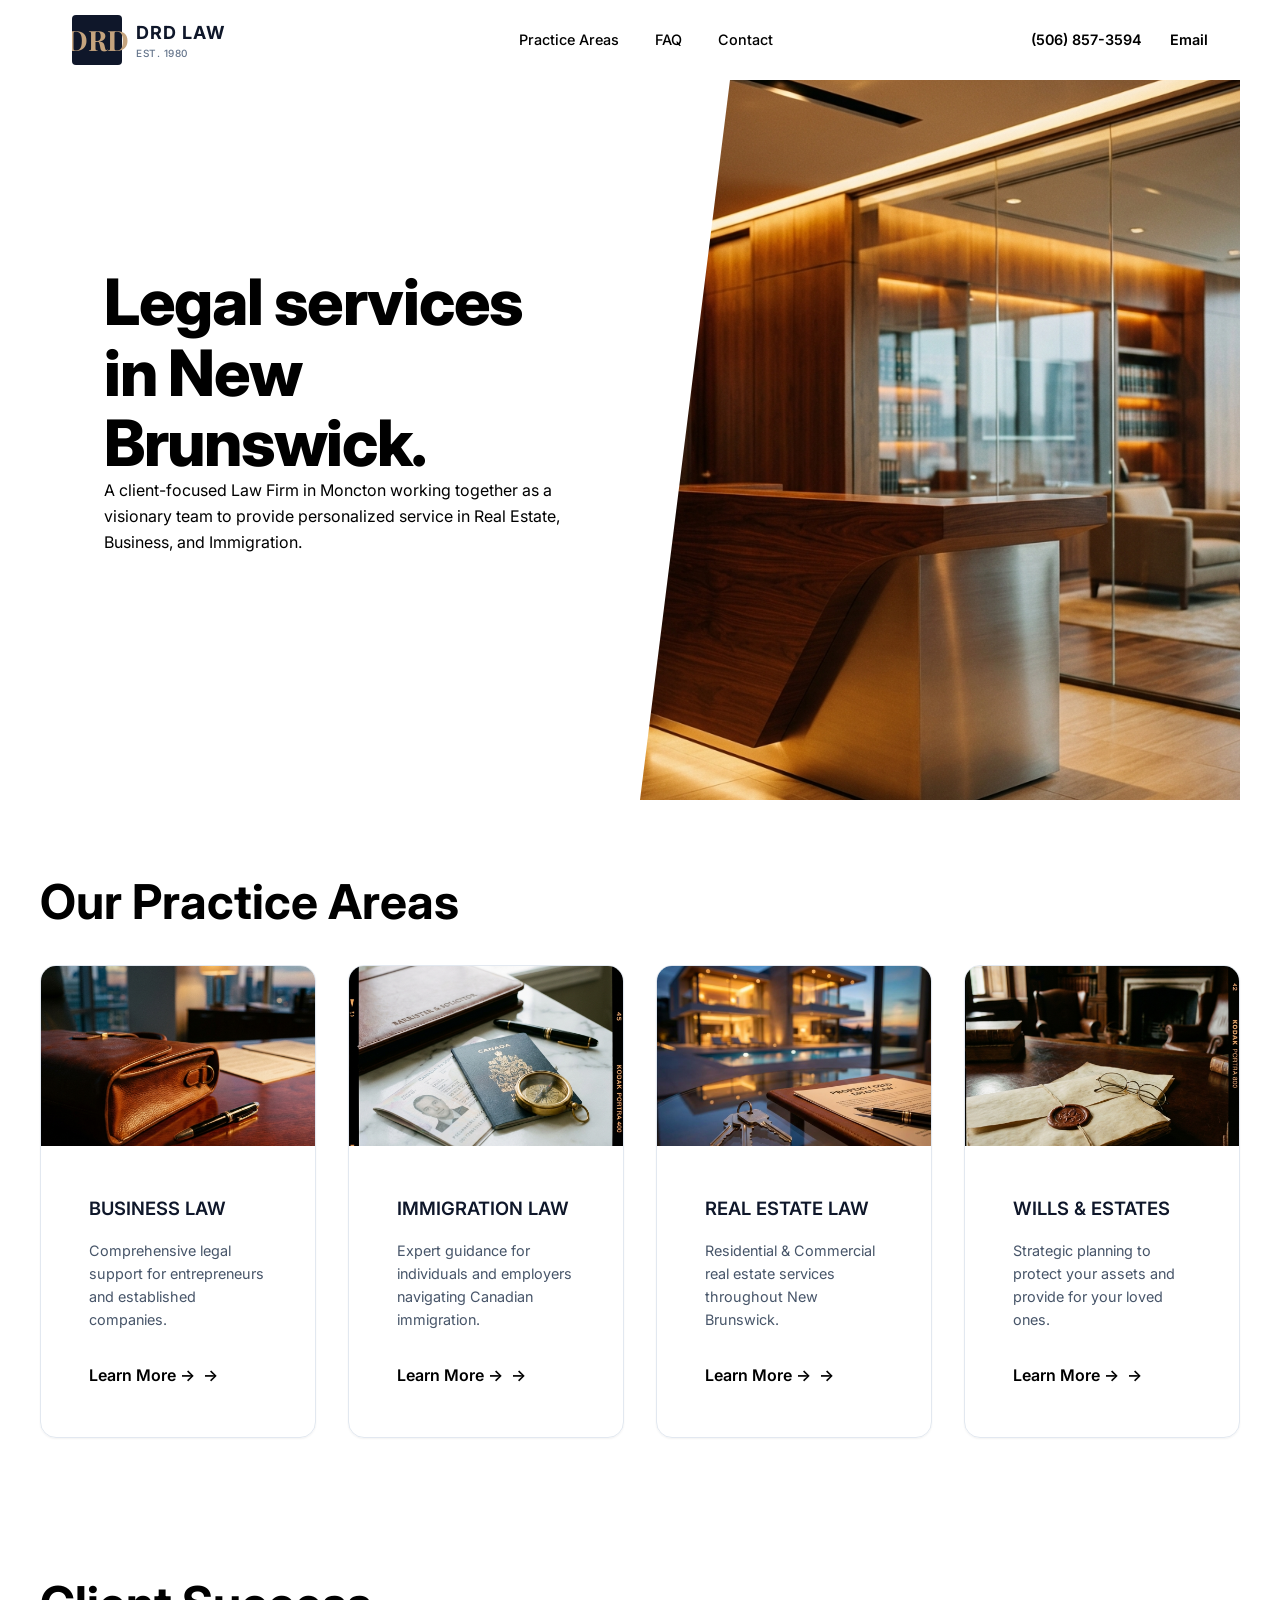
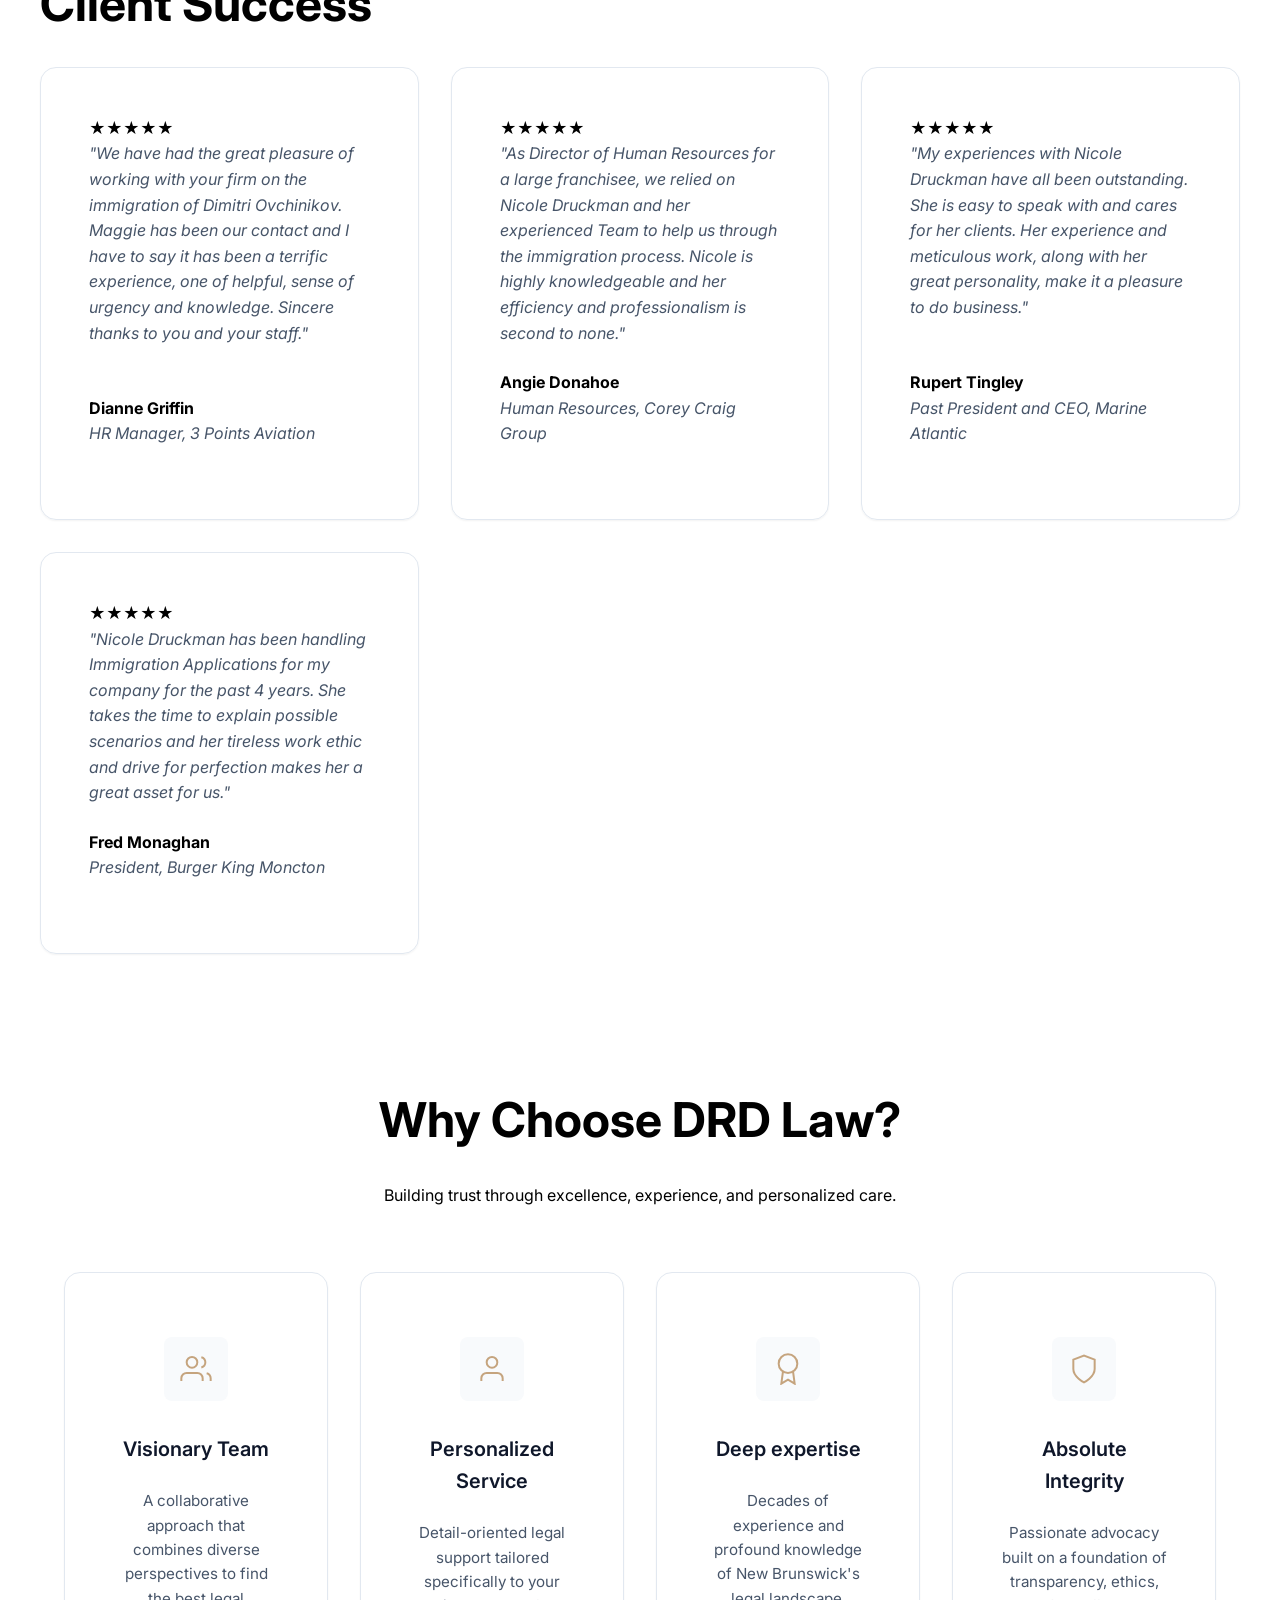
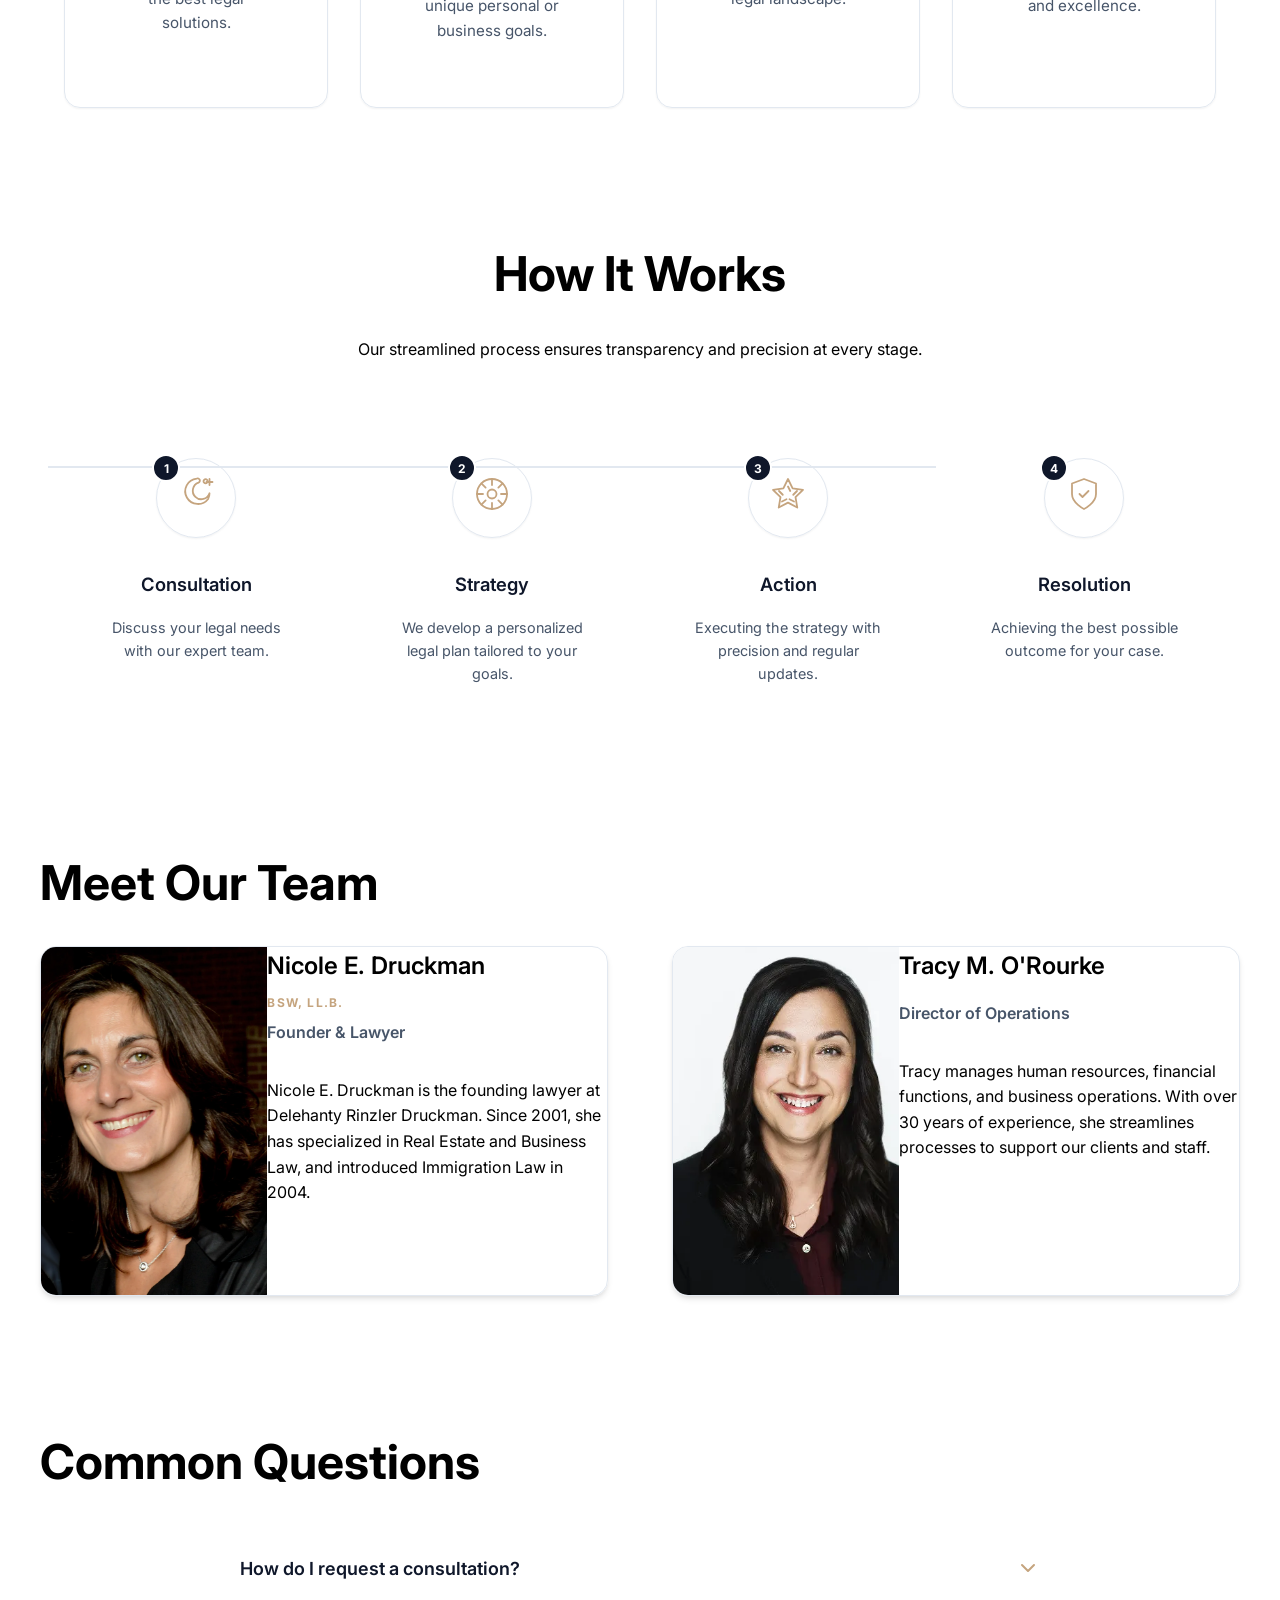
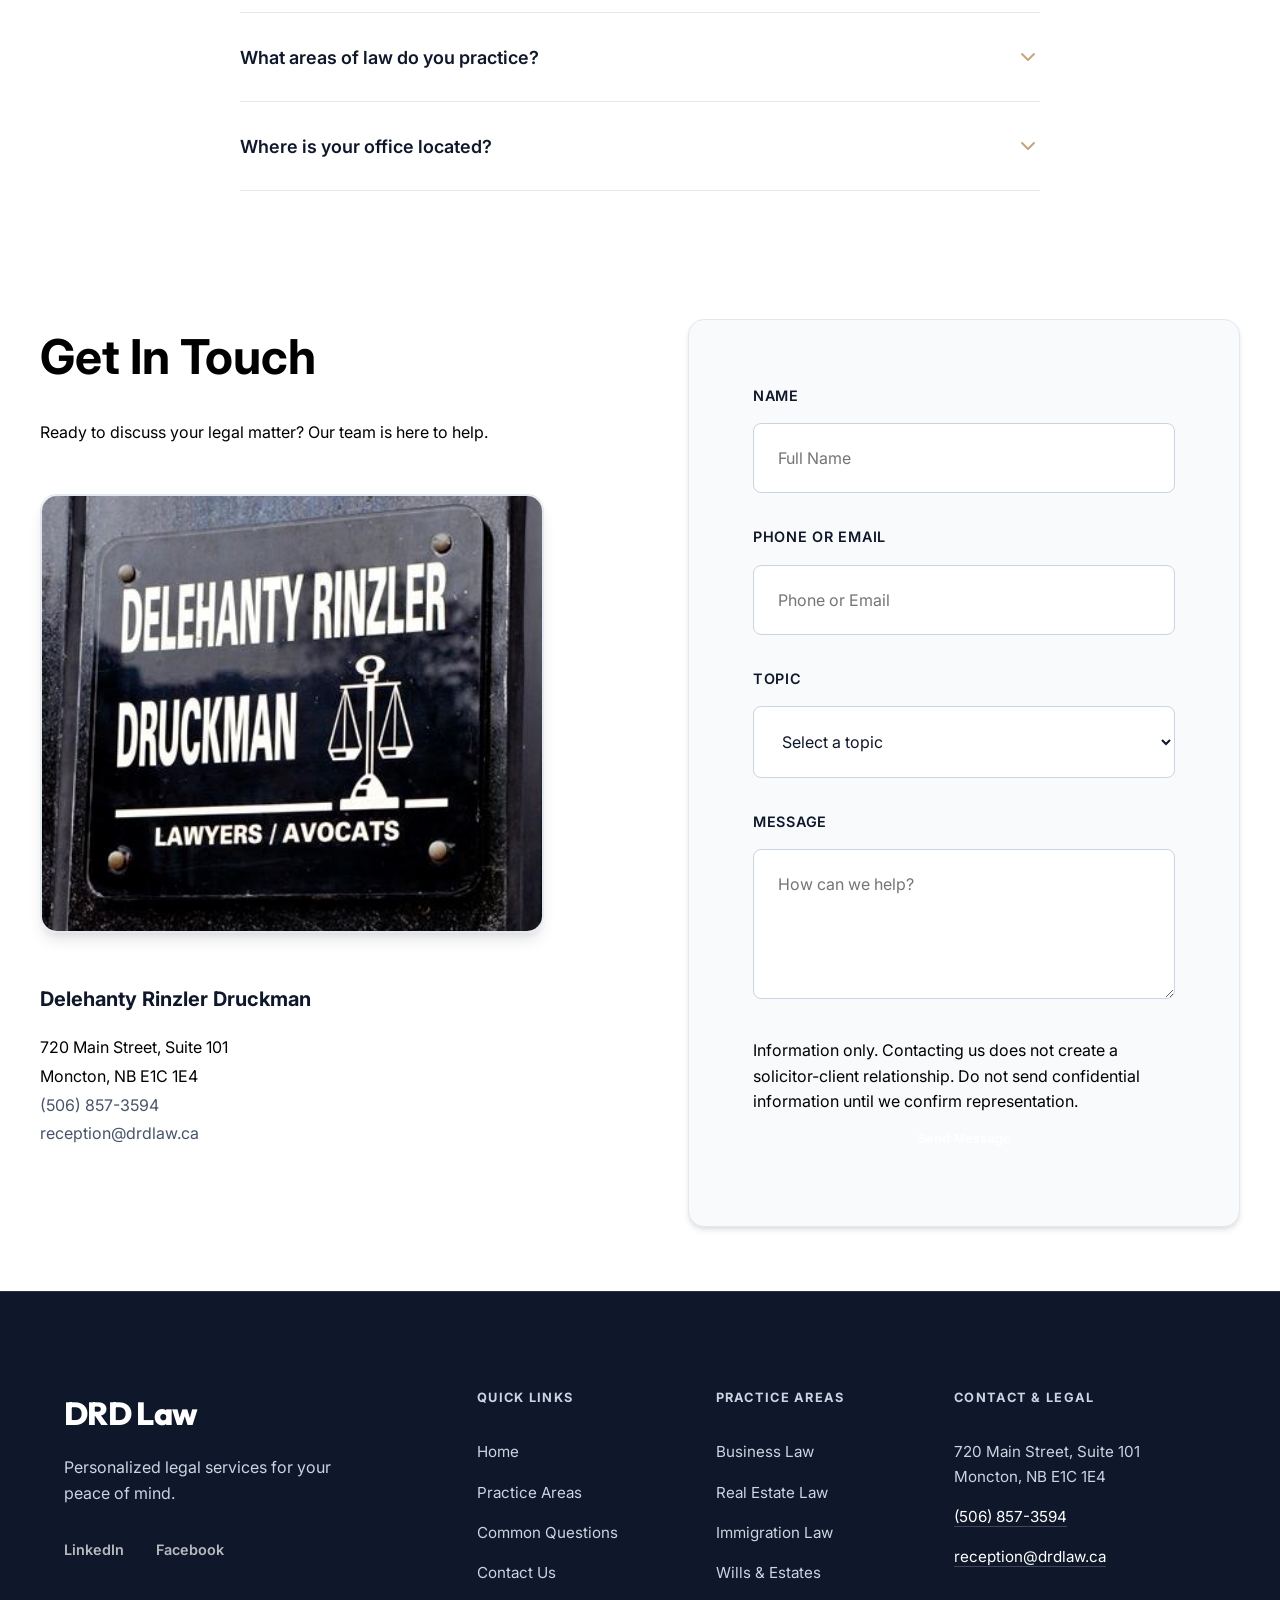
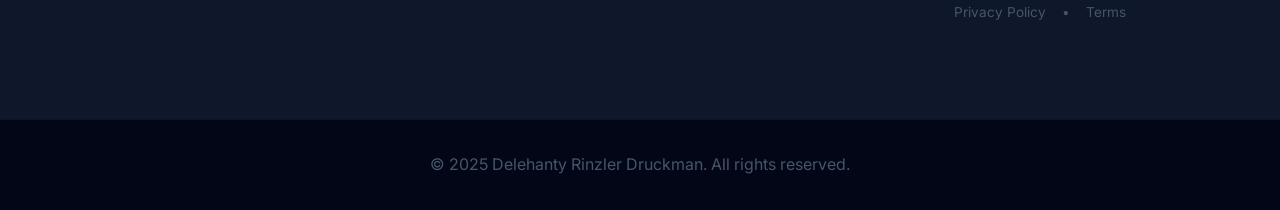
==== index.html @ 9cbe4560 "Replace text logo with custom premium SVG vector logo" ====
<!DOCTYPE html>
<html lang="en">

<head>
    <meta charset="UTF-8">
    <meta name="viewport" content="width=device-width, initial-scale=1.0">
    <title>DRD Law | Legal Services in New Brunswick</title>
    <meta name="description"
        content="Delehanty Rinzler Druckman (DRD Law) offers personalized legal services in Real Estate, Business, and Immigration in Moncton, New Brunswick.">
    <link rel="stylesheet" href="styles.css?v=1.4">
    <link rel="icon" href="favicon.png" type="image/png">
    <link
        href="https://fonts.googleapis.com/css2?family=Inter:wght@400;500;600;700&family=Outfit:wght@400;500;700&family=Playfair+Display:wght@700&display=swap"
        rel="stylesheet">
    <!-- Canonical & OG Tags -->
</head>

<body>
    <header id="main-header">
        <div class="container top-bar">
            <div class="logo">
                <a href="index.html" aria-label="DRD Law Homepage">
                    <svg width="180" height="50" viewBox="0 0 180 50" fill="none" xmlns="http://www.w3.org/2000/svg">
                        <!-- Monogram Background -->
                        <rect x="0" y="0" width="50" height="50" rx="4" fill="#0f172a" />
                        <!-- Monogram Text -->
                        <text x="25" y="36" font-family="'Playfair Display', serif" font-weight="700" font-size="28"
                            fill="#c5a47e" text-anchor="middle">DRD</text>
                        <!-- Full Name Text -->
                        <text x="64" y="24" font-family="'Inter', sans-serif" font-weight="700" font-size="18"
                            fill="#0f172a" letter-spacing="1">DRD LAW</text>
                        <text x="64" y="42" font-family="'Inter', sans-serif" font-weight="500" font-size="10"
                            fill="#64748b" letter-spacing="0.5">EST. 1980</text>
                    </svg>
                </a>
            </div>
            <nav class="desktop-nav">
                <a href="practice-areas.html">Practice Areas</a>
                <a href="faq.html">FAQ</a>
                <a href="contact.html" class="nav-cta">Contact</a>
            </nav>
            <div class="header-actions">
                <a href="tel:+15068573594" class="action-link">(506) 857-3594</a>
                <a href="mailto:reception@drdlaw.ca" class="action-link">Email</a>
            </div>
        </div>
    </header>

    <main>
        <section id="hero" class="hero-section">
            <div class="container hero-content">
                <h1>Legal services in New Brunswick.</h1>
                <p class="subheading">A client-focused Law Firm in Moncton providing personalized service in Real
                    Estate, Business, and Immigration.</p>
                <div class="hero-ctas">
                    <a href="#contact" class="btn-primary">Request a Consultation</a>
                </div>
            </div>
            <div class="hero-visual">
                <img src="images/drd_law_hero_bg.png" alt="Professional Law Office Interior" loading="eager">
            </div>
        </section>

        <section id="practice-areas" class="container section-padding">
            <div class="section-header">
                <h2>Our Practice Areas</h2>
            </div>
            <div class="practice-grid" id="practice-container">
                <!-- Injected via script.js -->
            </div>
        </section>

        <section id="reviews" class="container section-padding">
            <div class="section-header">
                <h2>Client Success</h2>
            </div>
            <div class="reviews-grid" id="reviews-container">
                <!-- Injected via script.js -->
            </div>
        </section>

        <section id="why-choose-us" class="bg-alt section-padding">
            <div class="container">
                <div class="section-header text-center">
                    <h2>Why Choose DRD Law?</h2>
                    <p>Building trust through excellence, experience, and personalized care.</p>
                </div>
                <div class="why-grid" id="why-grid">
                    <!-- Injected via script.js -->
                </div>
            </div>
        </section>

        <section id="process" class="section-padding">
            <div class="container">
                <div class="section-header text-center">
                    <h2>How It Works</h2>
                    <p>Our streamlined process ensures transparency and precision at every stage.</p>
                </div>
                <div class="process-grid" id="process-grid">
                    <!-- Injected via script.js -->
                </div>
            </div>
        </section>

        <section id="team" class="container section-padding">
            <div class="section-header">
                <h2>Meet Our Team</h2>
            </div>
            <div class="team-grid" id="team-container">
                <!-- Injected via script.js -->
            </div>
        </section>

        <section id="faq" class="container section-padding">
            <div class="section-header">
                <h2>Common Questions</h2>
            </div>
            <div class="faq-accordion" id="faq-container">
                <!-- Injected via script.js -->
            </div>
        </section>

        <section id="contact" class="container section-padding">
            <div class="contact-grid">
                <div class="contact-info">
                    <h2>Get In Touch</h2>
                    <p>Ready to discuss your legal matter? Our team is here to help.</p>
                    <div class="contact-visual mb-6">
                        <img src="images/office_sign.png" alt="Delehanty Rinzler Druckman Office Sign"
                            class="img-fluid">
                    </div>
                    <div class="vcard">
                        <p><strong>Delehanty Rinzler Druckman</strong></p>
                        <p>720 Main Street, Suite 101<br>Moncton, NB E1C 1E4</p>
                        <p><a href="tel:+15068573594">(506) 857-3594</a></p>
                        <p><a href="mailto:reception@drdlaw.ca">reception@drdlaw.ca</a></p>
                    </div>
                </div>
                <div class="contact-form-wrapper">
                    <form id="main-contact-form" action="#" method="POST" data-netlify="true"
                        netlify-honeypot="bot-field">
                        <p class="hidden"><label>Don't fill this out if you're human: <input name="bot-field" /></label>
                        </p>
                        <div class="form-group">
                            <label for="name">Name</label>
                            <input type="text" id="name" name="name" required placeholder="Full Name">
                        </div>
                        <div class="form-group">
                            <label for="contact-method">Phone or Email</label>
                            <input type="text" id="contact-method" name="contact" required placeholder="Phone or Email">
                        </div>
                        <div class="form-group">
                            <label for="topic">Topic</label>
                            <select id="topic" name="topic" required>
                                <option value="" disabled selected>Select a topic</option>
                                <option value="real-estate">Real Estate</option>
                                <option value="business">Business Law</option>
                                <option value="immigration">Immigration</option>
                                <option value="wills">Wills & Estates</option>
                                <option value="other">Other</option>
                            </select>
                        </div>
                        <div class="form-group">
                            <label for="message">Message</label>
                            <textarea id="message" name="message" required placeholder="How can we help?"></textarea>
                        </div>
                        <p class="form-disclaimer">Information only. Contacting us does not create a solicitor-client
                            relationship. Do not send confidential information until we confirm representation.</p>
                        <button type="submit" class="btn-primary full-width">Send Message</button>
                    </form>
                </div>
            </div>
        </section>
    </main>

    <footer class="main-footer">
        <div class="container footer-content">
            <div class="footer-col brand-col">
                <a href="index.html" class="footer-logo">DRD Law</a>
                <p class="tagline">Personalized legal services for your peace of mind.</p>
                <div class="footer-social">
                    <a href="#" aria-label="LinkedIn">LinkedIn</a>
                    <a href="#" aria-label="Facebook">Facebook</a>
                </div>
            </div>
            <div class="footer-col">
                <h4>Quick Links</h4>
                <nav class="footer-nav">
                    <a href="index.html">Home</a>
                    <a href="#practice-areas">Practice Areas</a>
                    <a href="#faq">Common Questions</a>
                    <a href="#contact">Contact Us</a>
                </nav>
            </div>
            <div class="footer-col">
                <h4>Practice Areas</h4>
                <nav class="footer-nav">
                    <a href="#practice-areas">Business Law</a>
                    <a href="#practice-areas">Real Estate Law</a>
                    <a href="#practice-areas">Immigration Law</a>
                    <a href="#practice-areas">Wills & Estates</a>
                </nav>
            </div>
            <div class="footer-col contact-col">
                <h4>Contact & Legal</h4>
                <p>720 Main Street, Suite 101<br>Moncton, NB E1C 1E4</p>
                <p><a href="tel:+15068573594">(506) 857-3594</a></p>
                <p><a href="mailto:reception@drdlaw.ca">reception@drdlaw.ca</a></p>
                <div class="legal-links">
                    <a href="#">Privacy Policy</a>
                    <span class="separator">•</span>
                    <a href="#">Terms</a>
                </div>
            </div>
        </div>
        <div class="footer-bottom">
            <div class="container">
                <p>&copy; 2025 Delehanty Rinzler Druckman. All rights reserved.</p>
            </div>
        </div>
    </footer>

    <!-- Mobile Navigation Elements -->
    <div id="bottom-floating-bar" class="mobile-only glass-bar">
        <!-- Injected via script.js -->
    </div>

    <div id="mobile-menu-overlay" class="menu-overlay">
        <!-- Injected via script.js -->
    </div>

    <script src="script.js"></script>
</body>

</html>
---- styles.css ----
/* PREMIUM DESIGN SYSTEM: DRD LAW */

:root {
    /* Precise Spacing System */
    --space-1: 8px;
    --space-2: 16px;
    --space-3: 24px;
    --space-4: 32px;
    --space-6: 48px;
    --space-8: 64px;
    --space-12: 96px;

    /* Elite Color Palette */
    --primary: #0f172a;
    --secondary: #c5a47e;
    --white: #ffffff;
    --slate-50: #f8fafc;
    --slate-100: #f1f5f9;
    --slate-200: #e2e8f0;
    --slate-300: #cbd5e1;
    --slate-600: #475569;
    --slate-900: #0f172a;

    /* Glassmorphism Tokens */
    --glass-bg: rgba(255, 255, 255, 0.7);
    --glass-border: rgba(255, 255, 255, 0.4);
    --glass-blur: 20px;

    /* Refined Radius & Shadow */
    --radius-sm: 4px;
    --radius-md: 8px;
    --radius-lg: 16px;
    --radius-full: 9999px;
    --shadow-sm: 0 1px 2px rgba(0, 0, 0, 0.05);
    --shadow-md: 0 4px 6px -1px rgba(0, 0, 0, 0.1), 0 2px 4px -1px rgba(0, 0, 0, 0.06);
    --shadow-lg: 0 10px 15px -3px rgba(0, 0, 0, 0.1), 0 4px 6px -2px rgba(0, 0, 0, 0.05);
    --shadow-elite: 0 20px 25px -5px rgba(0, 0, 0, 0.1), 0 10px 10px -5px rgba(0, 0, 0, 0.04);

    --transition: all 0.3s cubic-bezier(0.4, 0, 0.2, 1);
}

@media (prefers-color-scheme: dark) {
    :root {
        --bg-primary: #020617;
        --bg-secondary: #0f172a;
        --text-primary: #f8fafc;
        --text-secondary: #94a3b8;
        --glass-bg: rgba(15, 23, 42, 0.7);
        --glass-border: rgba(255, 255, 255, 0.1);
        --shadow: 0 8px 30px rgba(0, 0, 0, 0.4);
    }
}

/* Base Reset */
*,
*::before,
*::after {
    box-sizing: border-box;
    margin: 0;
    padding: 0;
}

html {
    scroll-behavior: smooth;
    font-family: 'Inter', -apple-system, BlinkMacSystemFont, "Segoe UI", Roboto, sans-serif;
    color: var(--text-primary);
    background: var(--bg-primary);
    line-height: 1.6;
}

body {
    overflow-x: hidden;
}

@media (max-width: 768px) {
    body {
        padding-bottom: 100px;
        /* Space for the floating bottom bar */
    }
}

/* Fluid Typography */
h1 {
    font-size: clamp(2.5rem, 5vw, 4rem);
    line-height: 1.1;
    font-weight: 800;
    letter-spacing: -0.02em;
}

h2 {
    font-size: clamp(2rem, 4vw, 3rem);
    font-weight: 700;
    margin-bottom: var(--space-3);
}

h3 {
    font-size: clamp(1.25rem, 2vw, 1.75rem);
    font-weight: 600;
}

p {
    font-size: clamp(1rem, 1.1vw, 1.125rem);
}

.container {
    max-width: 1200px;
    margin: 0 auto;
    padding: 0 var(--space-3);
}

.section-padding {
    padding: var(--space-8) 0;
}

.bg-alt {
    background: var(--bg-secondary);
}

/* Buttons & Links */
.btn-primary {
    display: inline-block;
    background: var(--accent);
    color: #fff;
    padding: 16px 32px;
    border-radius: 4px;
    text-decoration: none;
    font-weight: 600;
    transition: var(--transition);
    border: none;
    cursor: pointer;
    text-align: center;
}

.btn-primary:hover {
    background: var(--accent-hover);
    transform: translateY(-2px);
}

.link-arrow {
    color: var(--accent);
    text-decoration: none;
    font-weight: 600;
    display: inline-flex;
    align-items: center;
    gap: 8px;
}

.link-arrow::after {
    content: '→';
    transition: var(--transition);
}

.link-arrow:hover::after {
    transform: translateX(4px);
}

/* Header */
#main-header {
    position: sticky;
    top: 0;
    z-index: 1000;
    background: var(--glass-bg);
    backdrop-filter: blur(var(--glass-blur));
    border-bottom: 1px solid var(--glass-border);
    height: 80px;
}

.top-bar {
    max-width: 1200px;
    margin: 0 auto;
    padding: 0 var(--space-4);
    display: flex;
    justify-content: space-between;
    align-items: center;
    height: 100%;
}

.logo a {
    text-decoration: none;
    display: flex;
    align-items: center;
}

.logo span {
    font-family: 'Outfit', sans-serif;
    font-weight: 700;
    font-size: 1.8rem;
    letter-spacing: 0.05em;
    color: var(--primary);
    text-transform: uppercase;
    line-height: 1;
}

.action-link {
    text-decoration: none;
    color: var(--text-primary);
    font-weight: 600;
    font-size: 0.9rem;
    margin-left: var(--space-3);
    border-bottom: 1px solid transparent;
    transition: var(--transition);
}

.action-link:hover {
    color: var(--accent);
    border-color: var(--accent);
}

.desktop-nav a {
    margin-left: var(--space-4);
    text-decoration: none;
    color: var(--text-primary);
    font-weight: 500;
    font-size: 0.9rem;
}

/* Cinematic Hero Redesign */
/* Cinematic Hero Redesign */
.hero-section {
    display: grid;
    grid-template-columns: 1fr 1fr;
    height: 80vh;
    min-height: 300px;
    padding: 0 max(var(--space-3), calc((100% - 1200px) / 2));
    max-width: 100%;
    overflow: hidden;
    position: relative;
}

.hero-content {
    padding: var(--space-8);
    display: flex;
    flex-direction: column;
    justify-content: center;
    background: var(--bg-primary);
    z-index: 2;
}

.hero-visual {
    position: relative;
    overflow: hidden;
    clip-path: polygon(15% 0, 100% 0, 100% 100%, 0 100%);
    height: 100%;
}

.hero-visual img {
    width: 100%;
    height: 100%;
    object-fit: cover;
    object-position: center;
    transform: scale(1.1);
    /* Subtle zoom for depth */
}

@media (max-width: 1024px) {
    .hero-section {
        position: relative;
        height: 600px;
        /* Taller on mobile for impact */
        display: block;
    }

    .hero-visual {
        position: absolute;
        top: 0;
        left: 0;
        width: 100%;
        height: 100%;
        z-index: 1;
    }

    .hero-content {
        position: relative;
        z-index: 2;
        height: 100%;
        justify-content: flex-end;
        /* Text at bottom */
        padding: var(--space-8) var(--space-4);
        text-align: left;
        background: linear-gradient(to top, rgba(0, 0, 0, 0.8) 0%, rgba(0, 0, 0, 0.4) 60%, rgba(0, 0, 0, 0) 100%);
        color: var(--white);
    }

    .hero-content h1 {
        font-size: 2.5rem;
        margin-bottom: var(--space-3);
        color: var(--white);
    }

    .hero-content p {
        color: rgba(255, 255, 255, 0.9);
        margin-bottom: var(--space-6);
    }

    /* Ensure CTA is visible and high contrast */
    .hero-ctas {
        display: block;
    }

    .hero-ctas .btn-primary {
        background-color: var(--white);
        color: var(--primary);
        font-weight: 700;
        border: none;
        box-shadow: 0 4px 12px rgba(0, 0, 0, 0.3);
    }
}

/* Scroll Fade Interaction */
#main-header,
.glass-bar {
    transition: opacity 0.4s ease, transform 0.4s ease;
}

.fade-out {
    opacity: 0;
    pointer-events: none;
    transform: translateY(-10px);
    /* Subtle lift */
}

/* Bottom bar specific fade transform */
.glass-bar.fade-out {
    transform: translateY(10px);
}

/* Cards */
.practice-grid {
    display: grid;
    grid-template-columns: repeat(4, 1fr);
    gap: var(--space-4);
}

.reviews-grid {
    display: grid;
    grid-template-columns: repeat(auto-fit, minmax(300px, 1fr));
    gap: var(--space-4);
}

.practice-card {
    background: var(--bg-primary);
    border-radius: var(--radius-lg);
    border: 1px solid var(--slate-200);
    transition: var(--transition);
    box-shadow: var(--shadow-sm);
    overflow: hidden;
    display: flex;
    flex-direction: column;
}

.practice-card-image {
    width: 100%;
    height: 180px;
    overflow: hidden;
}

.practice-card-image img {
    width: 100%;
    height: 100%;
    object-fit: cover;
    transition: transform 0.5s ease;
}

.practice-card:hover .practice-card-image img {
    transform: scale(1.1);
}

.practice-card-content {
    padding: var(--space-6);
    flex-grow: 1;
    display: flex;
    flex-direction: column;
}

.review-card {
    background: var(--bg-primary);
    padding: var(--space-6);
    border-radius: var(--radius-lg);
    border: 1px solid var(--slate-200);
    transition: var(--transition);
    box-shadow: var(--shadow-sm);
    display: flex;
    flex-direction: column;
}

.practice-card:hover,
.review-card:hover {
    box-shadow: var(--shadow-lg);
    transform: translateY(-4px);
    border-color: var(--secondary);
}

.review-card p {
    font-style: italic;
    color: var(--slate-600);
    margin-bottom: var(--space-3);
    flex-grow: 1;
}

.practice-card h3 {
    font-size: 1.15rem;
    margin-bottom: var(--space-2);
    color: var(--primary);
}

.practice-card p {
    font-size: 0.9rem;
    color: var(--slate-600);
    margin-bottom: var(--space-4);
}

/* Process Section Overhaul */
.process-grid {
    display: grid;
    grid-template-columns: repeat(4, 1fr);
    gap: var(--space-4);
    margin-top: var(--space-8);
    position: relative;
}

.process-step {
    text-align: center;
    position: relative;
    padding: var(--space-4);
}

.step-icon-wrapper {
    position: relative;
    width: 80px;
    height: 80px;
    margin: 0 auto var(--space-4);
    background: var(--bg-primary);
    border: 1px solid var(--slate-200);
    border-radius: var(--radius-full);
    display: flex;
    align-items: center;
    justify-content: center;
    color: var(--secondary);
    transition: var(--transition);
    z-index: 2;
    box-shadow: var(--shadow-sm);
}

.step-num {
    position: absolute;
    top: -5px;
    left: -5px;
    width: 28px;
    height: 28px;
    background: var(--primary);
    color: var(--white);
    border-radius: var(--radius-full);
    font-size: 0.75rem;
    font-weight: 700;
    display: flex;
    align-items: center;
    justify-content: center;
    border: 2px solid var(--white);
}

.process-step:not(:last-child)::after {
    content: "";
    position: absolute;
    top: 40px;
    left: 50%;
    transform: translateX(-50%);
    /* Center the line */
    width: calc(100% + var(--space-4));
    /* Extend to cover gap */
    height: 2px;
    background: var(--slate-200);
    z-index: 1;
}

.process-step:hover .step-icon-wrapper {
    transform: scale(1.1);
    border-color: var(--secondary);
    box-shadow: var(--shadow-md);
    background: var(--slate-50);
}

.process-step h3 {
    font-size: 1.15rem;
    margin-bottom: var(--space-2);
    color: var(--primary);
}

.process-step p {
    font-size: 0.9rem;
    color: var(--slate-600);
    line-height: 1.6;
}

@media (max-width: 768px) {
    .process-grid {
        grid-template-columns: 1fr;
    }

    .process-step:not(:last-child)::after {
        content: none;
        /* Remove horizontal line on mobile */
    }
}

/* Why Choose Us Redesign */
.why-grid {
    display: grid;
    grid-template-columns: repeat(4, 1fr);
    gap: var(--space-4);
    margin-top: var(--space-8);
}

.why-card {
    background: var(--bg-primary);
    padding: var(--space-8) var(--space-6);
    border-radius: var(--radius-lg);
    border: 1px solid var(--slate-200);
    transition: var(--transition);
    text-align: center;
    box-shadow: var(--shadow-sm);
    display: flex;
    flex-direction: column;
    align-items: center;
}

.why-card:hover {
    transform: translateY(-8px);
    box-shadow: var(--shadow-elite);
    border-color: var(--secondary);
}

.why-icon {
    color: var(--secondary);
    margin-bottom: var(--space-4);
    background: var(--slate-50);
    width: 64px;
    height: 64px;
    display: flex;
    align-items: center;
    justify-content: center;
    border-radius: var(--radius-md);
    transition: var(--transition);
}

.why-card:hover .why-icon {
    background: var(--secondary);
    color: var(--white);
}

.why-card h3 {
    font-size: 1.25rem;
    margin-bottom: var(--space-3);
    color: var(--primary);
}

.why-card p {
    font-size: 0.95rem;
    color: var(--slate-600);
    line-height: 1.6;
}

/* TEAM SECTION */
/* PREMIUM TEAM GRID */
.team-grid {
    display: grid;
    grid-template-columns: repeat(auto-fit, minmax(400px, 1fr));
    gap: var(--space-8);
}

.team-card {
    display: flex;
    background: var(--bg-primary);
    border: 1px solid var(--slate-200);
    border-radius: var(--radius-lg);
    overflow: hidden;
    transition: var(--transition);
    box-shadow: var(--shadow-md);
}

.team-image {
    flex: 4;
    height: 100%;
}

.team-image img {
    width: 100%;
    height: 100%;
    object-fit: cover;
}

.team-info {
    flex: 6;
    padding: var(--space-5);
    display: flex;
    flex-direction: column;
    justify-content: flex-start;
}

.team-credentials {
    color: var(--secondary);
    font-weight: 700;
    text-transform: uppercase;
    font-size: 0.75rem;
    letter-spacing: 0.1em;
    margin-bottom: var(--space-1);
}

.team-card h3 {
    font-size: 1.5rem;
    margin-bottom: var(--space-1);
}

.team-title {
    color: var(--slate-600);
    font-weight: 600;
    margin-bottom: var(--space-4);
}

@media (max-width: 600px) {
    .team-card {
        flex-direction: column;
    }

    .team-image {
        height: 280px;
        flex: auto;
    }

    .team-info {
        padding: var(--space-4);
        flex: auto;
    }
}

/* PREMIUM FAQ ACCORDION */
.faq-accordion {
    max-width: 800px;
    margin: 0 auto;
}

.faq-item {
    border-bottom: 1px solid var(--slate-200);
    transition: var(--transition);
}

.faq-item:hover {
    border-color: var(--secondary);
}

.faq-question {
    width: 100%;
    padding: var(--space-4) 0;
    background: none;
    border: none;
    text-align: left;
    font-size: 1.125rem;
    font-weight: 600;
    cursor: pointer;
    display: flex;
    justify-content: space-between;
    align-items: center;
    color: var(--primary);
    transition: var(--transition);
    font-family: inherit;
}

.faq-question:hover {
    color: var(--secondary);
}

.faq-answer {
    max-height: 0;
    overflow: hidden;
    transition: max-height 0.4s cubic-bezier(0.4, 0, 0.2, 1);
    color: var(--slate-600);
    padding: 0;
    opacity: 0;
}

.faq-item.active .faq-answer {
    max-height: 300px;
    /* Approximate max height */
    padding-bottom: var(--space-4);
    opacity: 1;
}

.faq-icon {
    width: 24px;
    height: 24px;
    transition: transform 0.3s ease;
    color: var(--secondary);
}

.faq-item.active .faq-icon {
    transform: rotate(180deg);
}

/* PREMIUM CONTACT SECTION */
.contact-grid {
    display: grid;
    grid-template-columns: 1fr 1fr;
    gap: var(--space-12);
    align-items: start;
}

.contact-info {
    position: relative;
    padding-right: var(--space-6);
}

.contact-visual {
    margin: var(--space-6) 0;
    border-radius: var(--radius-lg);
    overflow: hidden;
    box-shadow: var(--shadow-lg);
    border: 1px solid var(--slate-200);
}

.contact-visual img {
    width: 100%;
    height: auto;
    display: block;
    transition: transform 0.5s ease;
}

.contact-visual:hover img {
    transform: scale(1.03);
}

.vcard {
    font-size: 1.1rem;
    line-height: 1.8;
}

.vcard strong {
    font-weight: 700;
    color: var(--primary);
    display: block;
    margin-bottom: var(--space-2);
    font-size: 1.25rem;
}

.vcard a {
    color: var(--slate-600);
    text-decoration: none;
    transition: var(--transition);
    border-bottom: 1px solid transparent;
}

.vcard a:hover {
    color: var(--secondary);
    border-color: var(--secondary);
}

.contact-form-wrapper {
    background: var(--slate-50);
    padding: var(--space-8);
    border-radius: var(--radius-lg);
    border: 1px solid var(--slate-200);
    box-shadow: var(--shadow-md);
}

.form-group {
    margin-bottom: var(--space-4);
}

.form-group label {
    display: block;
    margin-bottom: var(--space-2);
    font-weight: 600;
    color: var(--primary);
    font-size: 0.9rem;
    text-transform: uppercase;
    letter-spacing: 0.05em;
}

.form-group input,
.form-group select,
.form-group textarea {
    width: 100%;
    padding: var(--space-3);
    background: var(--white);
    border: 1px solid var(--slate-300);
    border-radius: var(--radius-md);
    font-family: inherit;
    font-size: 1rem;
    color: var(--primary);
    transition: var(--transition);
}

.form-group input:focus,
.form-group select:focus,
.form-group textarea:focus {
    outline: none;
    border-color: var(--secondary);
    box-shadow: 0 0 0 3px rgba(197, 164, 126, 0.1);
}

.form-group textarea {
    min-height: 150px;
    resize: vertical;
}

.btn-primary.btn-block {
    width: 100%;
    margin-top: var(--space-2);
}

/* MOBILE MENU OVERLAY */
.menu-overlay {
    position: fixed;
    top: 0;
    left: 0;
    width: 100%;
    height: 100%;
    background: var(--slate-900);
    z-index: 3000;
    transform: translateX(100%);
    transition: transform 0.5s cubic-bezier(0.77, 0.2, 0.05, 1.0);
    display: flex;
    flex-direction: column;
    padding: var(--space-8);
}

.menu-overlay.active {
    transform: translateX(0);
}

.mobile-nav a {
    font-size: clamp(2rem, 8vw, 3.5rem);
    font-weight: 800;
    text-decoration: none;
    color: var(--white);
    margin-bottom: var(--space-4);
}

#menu-close {
    color: var(--white);
}



/* PREMIUM CONTACT SECTION */
.contact-grid {
    display: grid;
    grid-template-columns: 1fr 1fr;
    gap: var(--space-12);
    align-items: start;
}

.contact-info {
    position: relative;
    padding-right: var(--space-6);
}

.contact-visual {
    margin: var(--space-6) 0;
    border-radius: var(--radius-lg);
    overflow: hidden;
    box-shadow: var(--shadow-lg);
    border: 1px solid var(--slate-200);
}

.contact-visual img {
    width: 100%;
    height: auto;
    display: block;
    transition: transform 0.5s ease;
}

.contact-visual:hover img {
    transform: scale(1.03);
}

.vcard {
    font-size: 1.1rem;
    line-height: 1.8;
}

.vcard strong {
    font-weight: 700;
    color: var(--primary);
    display: block;
    margin-bottom: var(--space-2);
    font-size: 1.25rem;
}

.vcard a {
    color: var(--slate-600);
    text-decoration: none;
    transition: var(--transition);
    border-bottom: 1px solid transparent;
}

.vcard a:hover {
    color: var(--secondary);
    border-color: var(--secondary);
}

.contact-form-wrapper {
    background: var(--slate-50);
    padding: var(--space-8);
    border-radius: var(--radius-lg);
    border: 1px solid var(--slate-200);
    box-shadow: var(--shadow-md);
}

.form-group {
    margin-bottom: var(--space-4);
}

.form-group label {
    display: block;
    margin-bottom: var(--space-2);
    font-weight: 600;
    color: var(--primary);
    font-size: 0.9rem;
    text-transform: uppercase;
    letter-spacing: 0.05em;
}

.form-group input,
.form-group select,
.form-group textarea {
    width: 100%;
    padding: var(--space-3);
    background: var(--white);
    border: 1px solid var(--slate-300);
    border-radius: var(--radius-md);
    font-family: inherit;
    font-size: 1rem;
    color: var(--primary);
    transition: var(--transition);
}

.form-group input:focus,
.form-group select:focus,
.form-group textarea:focus {
    outline: none;
    border-color: var(--secondary);
    box-shadow: 0 0 0 3px rgba(197, 164, 126, 0.1);
}

.form-group textarea {
    min-height: 150px;
    resize: vertical;
}

.btn-primary.btn-block {
    width: 100%;
    margin-top: var(--space-2);
}

/* ULTRA-PREMIUM FOOTER */
.main-footer {
    background: var(--primary);
    color: var(--white);
    padding-top: var(--space-12);
    border-top: 1px solid rgba(255, 255, 255, 0.1);
}

.footer-content {
    display: grid;
    grid-template-columns: 2fr 1fr 1fr 1.5fr;
    gap: var(--space-8);
    padding-bottom: var(--space-12);
}

.footer-col h4 {
    color: var(--slate-300);
    text-transform: uppercase;
    font-size: 0.8rem;
    letter-spacing: 0.1em;
    font-weight: 700;
    margin-bottom: var(--space-4);
}

.footer-nav {
    display: flex;
    flex-direction: column;
    gap: var(--space-2);
}

.footer-nav a {
    color: var(--slate-300);
    text-decoration: none;
    transition: var(--transition);
    font-size: 0.95rem;
    width: fit-content;
}

.footer-nav a:hover {
    color: var(--secondary);
    transform: translateX(4px);
}

.brand-col .footer-logo {
    font-family: 'Outfit', sans-serif;
    font-size: 2rem;
    font-weight: 800;
    color: var(--white);
    text-decoration: none;
    display: block;
    margin-bottom: var(--space-2);
    letter-spacing: -0.02em;
}

.tagline {
    color: var(--slate-300);
    font-size: 1rem;
    line-height: 1.6;
    margin-bottom: var(--space-4);
    max-width: 300px;
}

.footer-social {
    display: flex;
    gap: var(--space-4);
}

.footer-social a {
    color: var(--white);
    text-decoration: none;
    font-weight: 600;
    font-size: 0.9rem;
    opacity: 0.7;
    transition: var(--transition);
}

.footer-social a:hover {
    opacity: 1;
    color: var(--secondary);
}

.contact-col p {
    color: var(--slate-300);
    margin-bottom: var(--space-2);
    font-size: 0.95rem;
}

.contact-col a {
    color: var(--white);
    text-decoration: none;
    border-bottom: 1px solid rgba(255, 255, 255, 0.2);
    transition: var(--transition);
}

.contact-col a:hover {
    color: var(--secondary);
    border-color: var(--secondary);
}

.legal-links {
    margin-top: var(--space-4);
    display: flex;
    gap: var(--space-2);
    font-size: 0.85rem;
    color: var(--slate-600);
}

.legal-links a {
    color: var(--slate-400);
    border: none;
}

.footer-bottom {
    background: #020617;
    /* Even darker shade */
    padding: var(--space-4) 0;
    border-top: 1px solid rgba(255, 255, 255, 0.05);
    text-align: center;
    font-size: 0.85rem;
    color: var(--slate-600);
}

/* MOBILE-ONLY COMPONENTS */
.mobile-only {
    display: none;
}

@media (max-width: 768px) {

    .desktop-nav,
    .header-actions {
        display: none;
    }

    .mobile-only {
        display: block;
    }

    .hero-section {
        grid-template-columns: 1fr;
        padding-top: var(--space-4);
    }

    .hero-visual {
        order: -1;
        height: 350px;
        margin-bottom: var(--space-4);
    }

    .practice-grid,
    .process-grid,
    .contact-grid {
        grid-template-columns: 1fr;
        gap: var(--space-8);
    }

    .footer-content {
        grid-template-columns: 1fr;
        text-align: left;
    }

    .footer-col {
        border-bottom: 1px solid rgba(255, 255, 255, 0.05);
        padding-bottom: var(--space-6);
    }

    .footer-col:last-child {
        border-bottom: none;
    }

    .process-step:not(:last-child)::after {
        display: none;
    }

    .why-grid {
        grid-template-columns: 1fr;
    }

    .why-card {
        padding: var(--space-6);
    }

    .team-grid {
        grid-template-columns: 1fr;
    }
}

/* Textured Glassmorphism Bottom Bar */
.glass-bar {
    position: fixed;
    bottom: 0;
    left: 0;
    width: 100%;
    height: 72px;
    background: rgba(203, 213, 225, 0.2);
    backdrop-filter: blur(24px) saturate(180%);
    -webkit-backdrop-filter: blur(24px) saturate(180%);
    border-top: 1px solid rgba(255, 255, 255, 0.2);
    box-shadow: 0 -8px 32px rgba(15, 23, 42, 0.1);
    z-index: 2000;
    display: none;
    justify-content: space-around;
    align-items: center;
    padding-bottom: env(safe-area-inset-bottom);
    overflow: hidden;
}

.glass-bar::before {
    content: "";
    position: absolute;
    top: 0;
    left: 0;
    right: 0;
    bottom: 0;
    background-image: url("data:image/svg+xml,%3Csvg viewBox='0 0 200 200' xmlns='http://www.w3.org/2000/svg'%3E%3Cfilter id='noiseFilter'%3E%3CfeTurbulence type='fractalNoise' baseFrequency='0.65' numOctaves='3' stitchTiles='stitch'/%3E%3C/filter%3E%3Crect width='100%25' height='100%25' filter='url(%23noiseFilter)'/%3E%3C/svg%3E");
    opacity: 0.05;
    pointer-events: none;
    z-index: -1;
}

@media (max-width: 768px) {
    .glass-bar {
        display: flex;
    }
}

#menu-toggle {
    background: none;
    border: none;
    font-weight: 700;
    color: var(--text-primary);
    cursor: pointer;
}

.bar-link {
    text-decoration: none;
    color: var(--primary);
    font-size: 0.75rem;
    font-weight: 700;
    text-transform: uppercase;
    display: flex;
    flex-direction: column;
    align-items: center;
    gap: 4px;
    opacity: 0.8;
    transition: opacity 0.2s ease;
}

.bar-link:active {
    opacity: 1;
}

.bar-link svg {
    width: 22px;
    height: 22px;
}

/* Reduced Motion */
@media (prefers-reduced-motion: reduce) {
    * {
        animation: none !important;
        transition: none !important;
        scroll-behavior: auto !important;
    }
}

/* Utilities */
.hidden {
    display: none;
}

.full-width {
    width: 100%;
}

.text-center {
    text-align: center;
}

.mb-6 {
    margin-bottom: var(--space-6);
}

.img-fluid {
    max-width: 100%;
    height: auto;
}

.contact-visual img {
    border-radius: var(--radius-lg);
    box-shadow: var(--shadow-md);
    border: 1px solid var(--slate-200);
}

.success-message {
    padding: var(--space-6);
    background: var(--bg-secondary);
    border-radius: 8px;
    text-align: center;
}
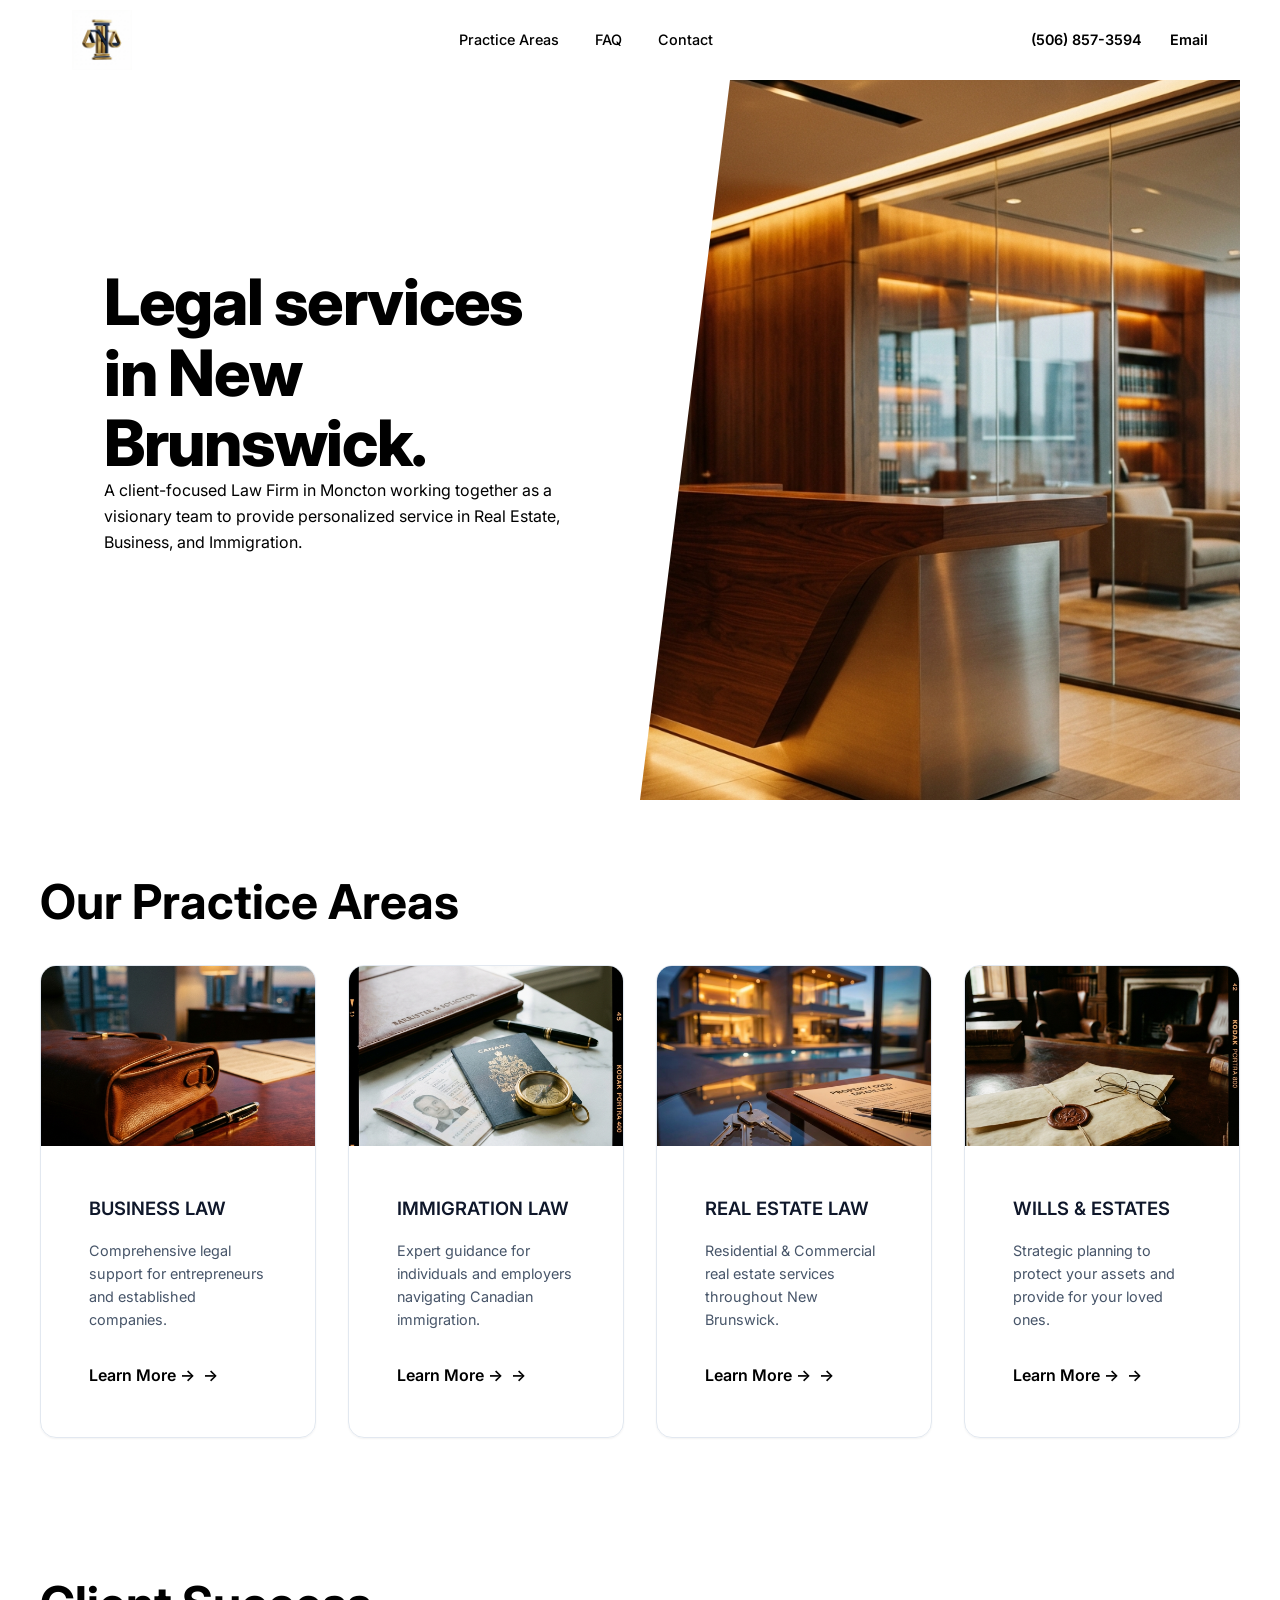
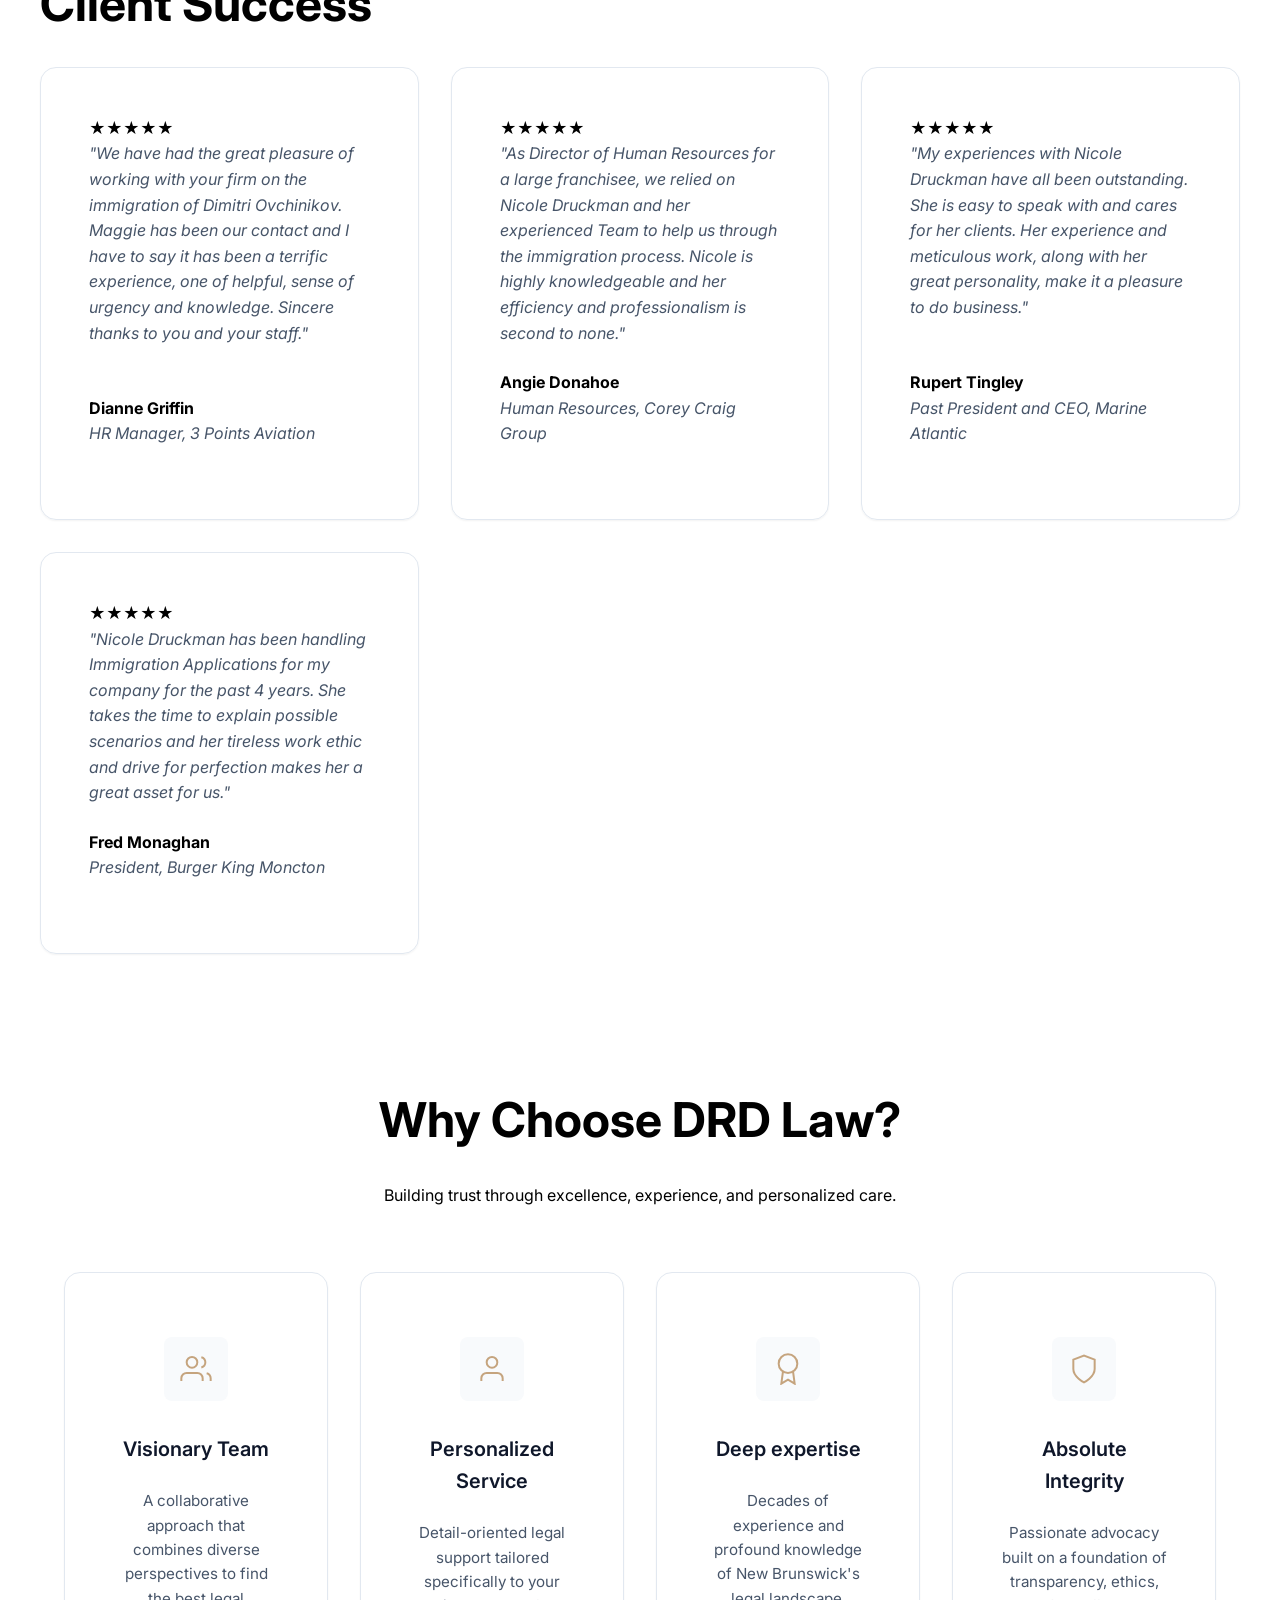
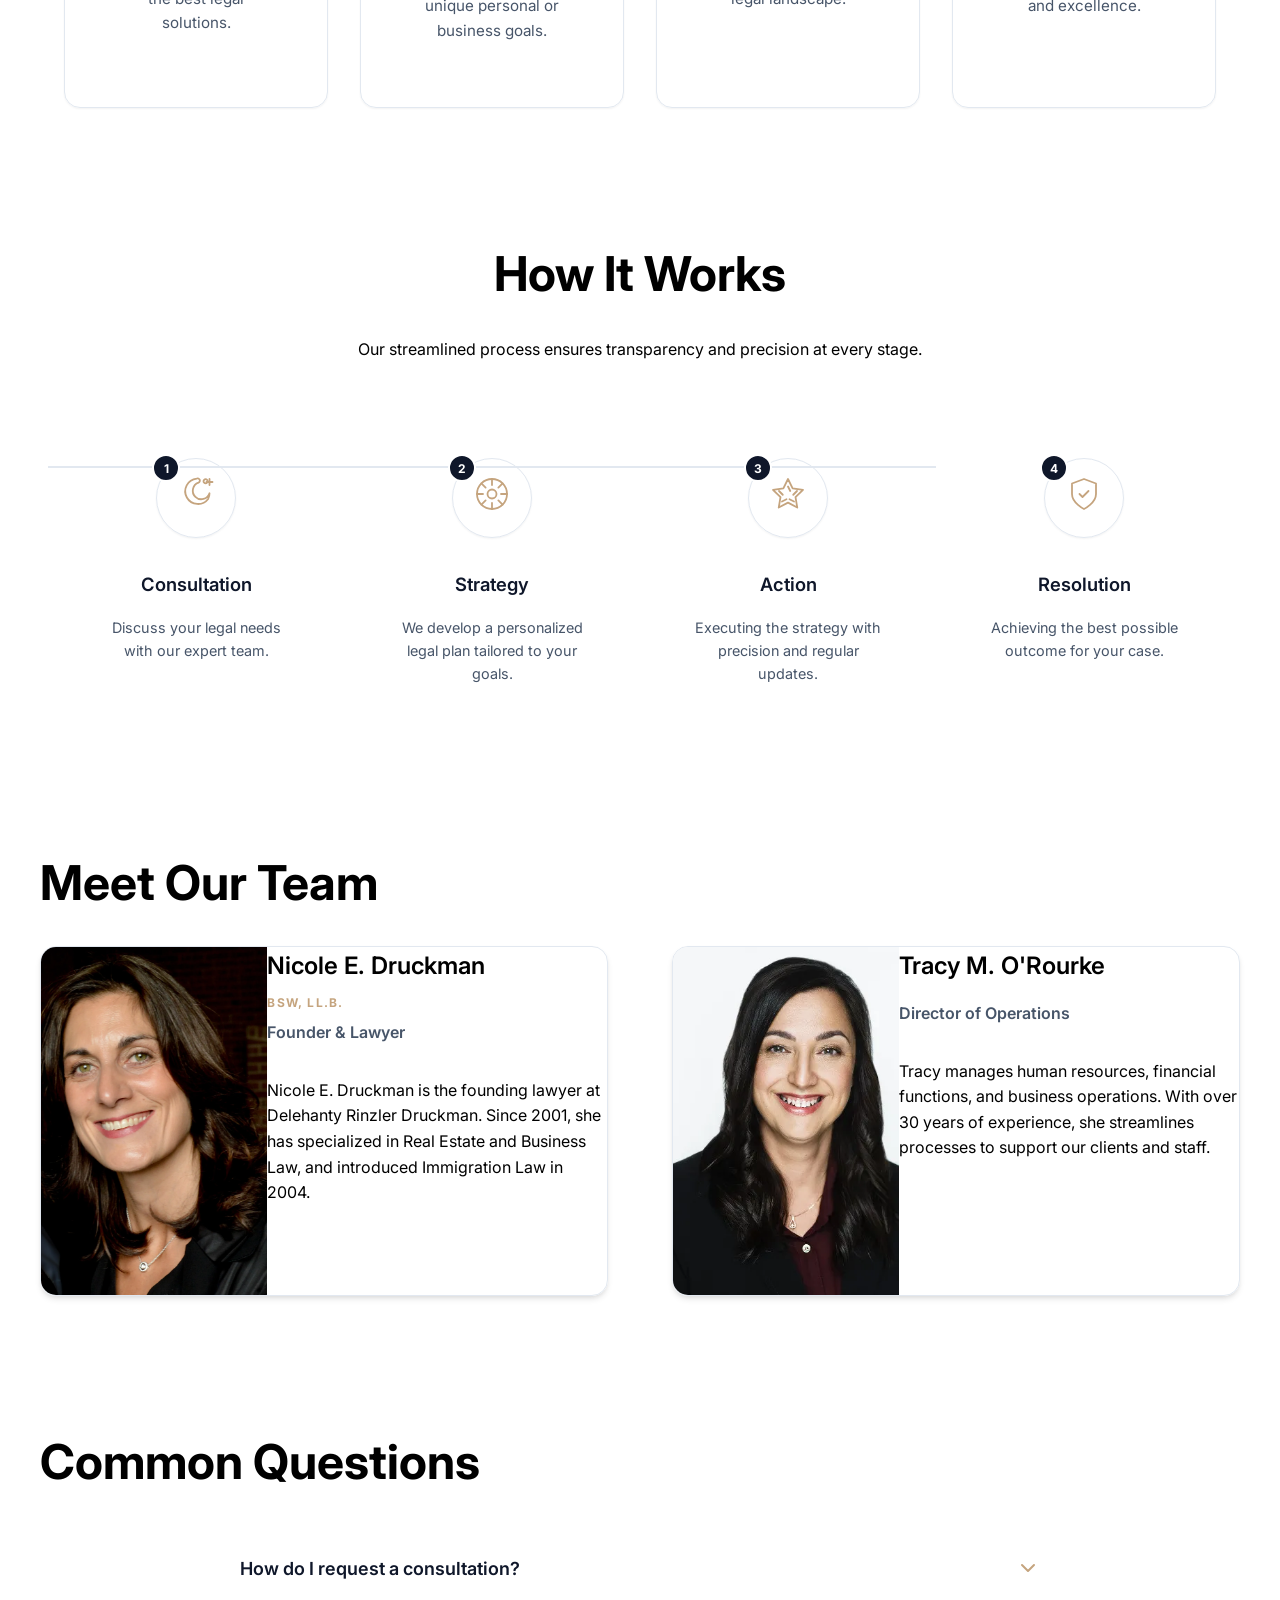
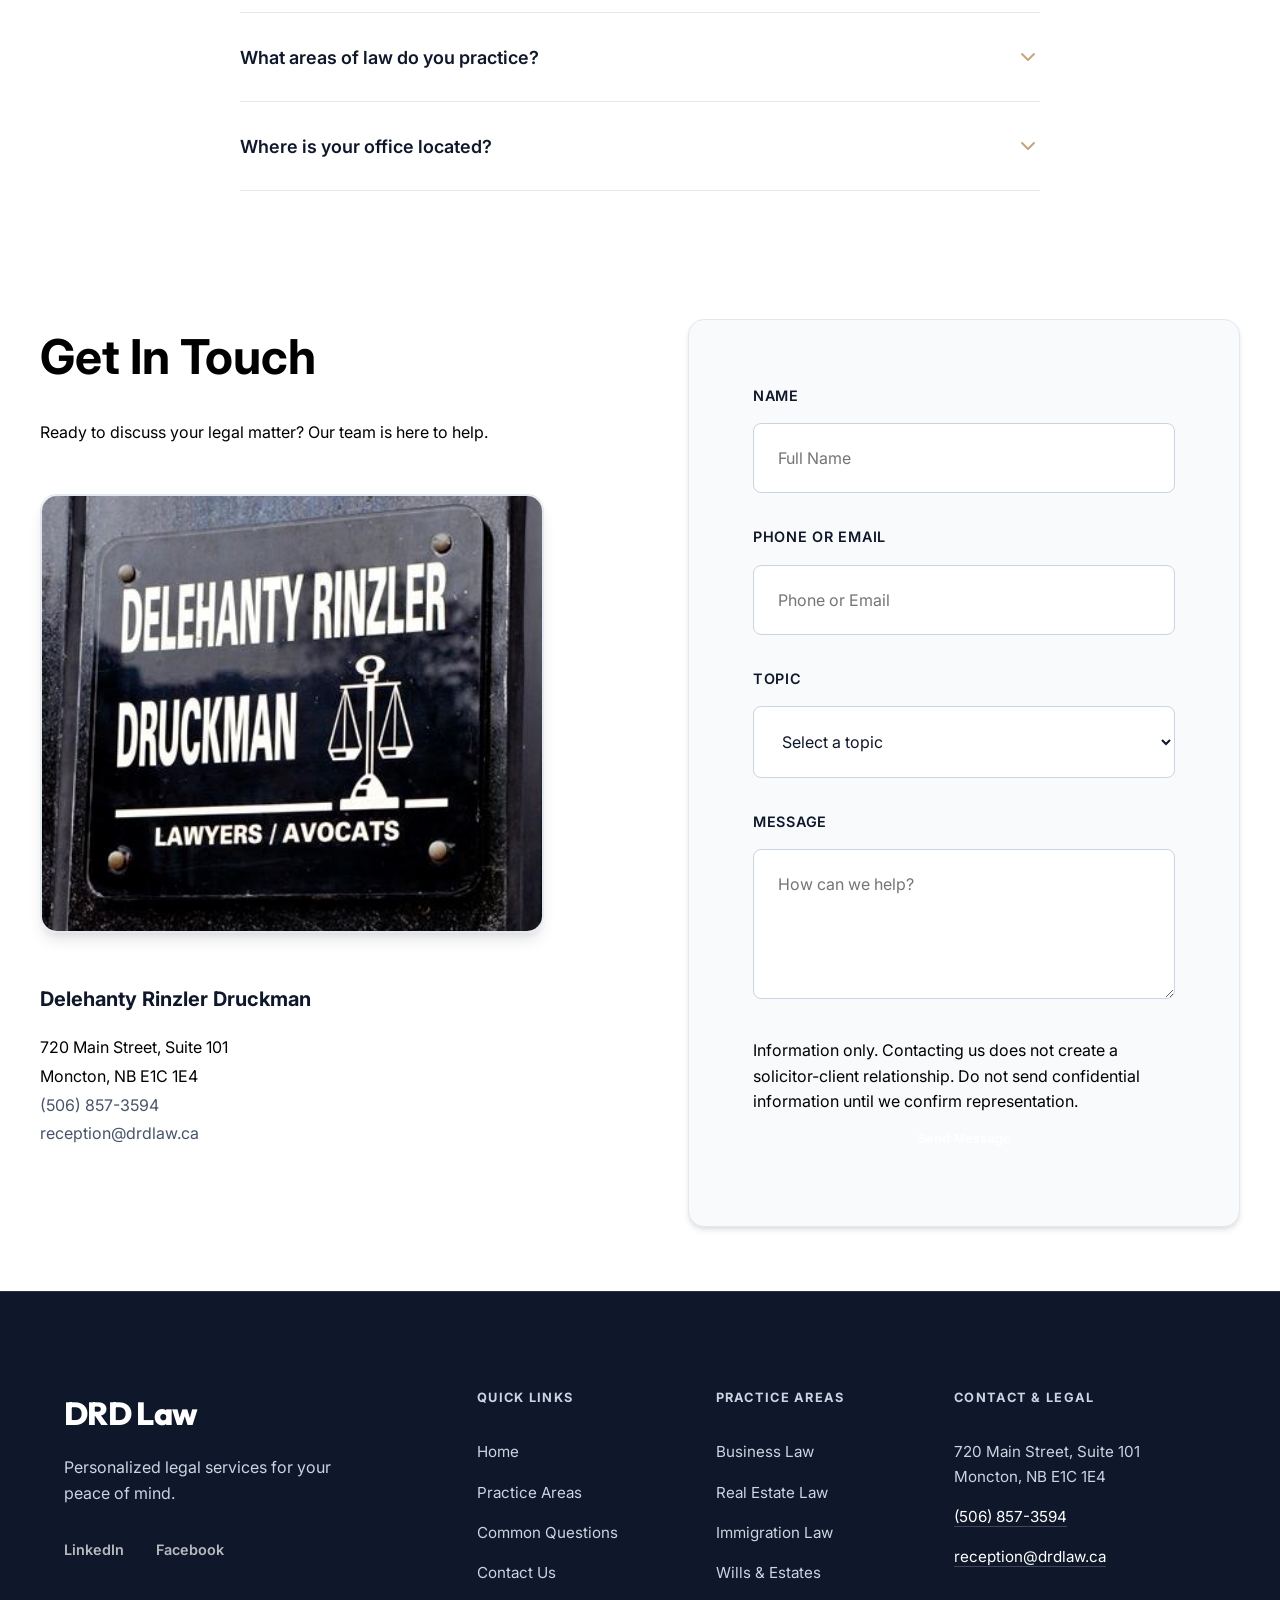
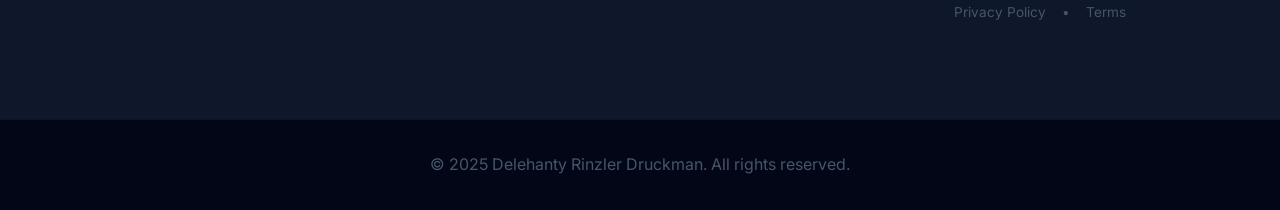
==== commit dff24dd2: "Replace SVG logo with generated premium PNG icon per user request" ====
--- a/index.html
+++ b/index.html
@@ -20,18 +20,7 @@
         <div class="container top-bar">
             <div class="logo">
                 <a href="index.html" aria-label="DRD Law Homepage">
-                    <svg width="180" height="50" viewBox="0 0 180 50" fill="none" xmlns="http://www.w3.org/2000/svg">
-                        <!-- Monogram Background -->
-                        <rect x="0" y="0" width="50" height="50" rx="4" fill="#0f172a" />
-                        <!-- Monogram Text -->
-                        <text x="25" y="36" font-family="'Playfair Display', serif" font-weight="700" font-size="28"
-                            fill="#c5a47e" text-anchor="middle">DRD</text>
-                        <!-- Full Name Text -->
-                        <text x="64" y="24" font-family="'Inter', sans-serif" font-weight="700" font-size="18"
-                            fill="#0f172a" letter-spacing="1">DRD LAW</text>
-                        <text x="64" y="42" font-family="'Inter', sans-serif" font-weight="500" font-size="10"
-                            fill="#64748b" letter-spacing="0.5">EST. 1980</text>
-                    </svg>
+                    <img src="images/logo_icon.png" alt="DRD Law Logo" style="height: 60px; width: auto;">
                 </a>
             </div>
             <nav class="desktop-nav">
--- a/styles.css
+++ b/styles.css
@@ -179,6 +179,13 @@
     text-decoration: none;
     display: flex;
     align-items: center;
+    gap: var(--space-3);
+}
+
+.logo img {
+    height: 50px;
+    width: auto;
+    object-fit: contain;
 }
 
 .logo span {
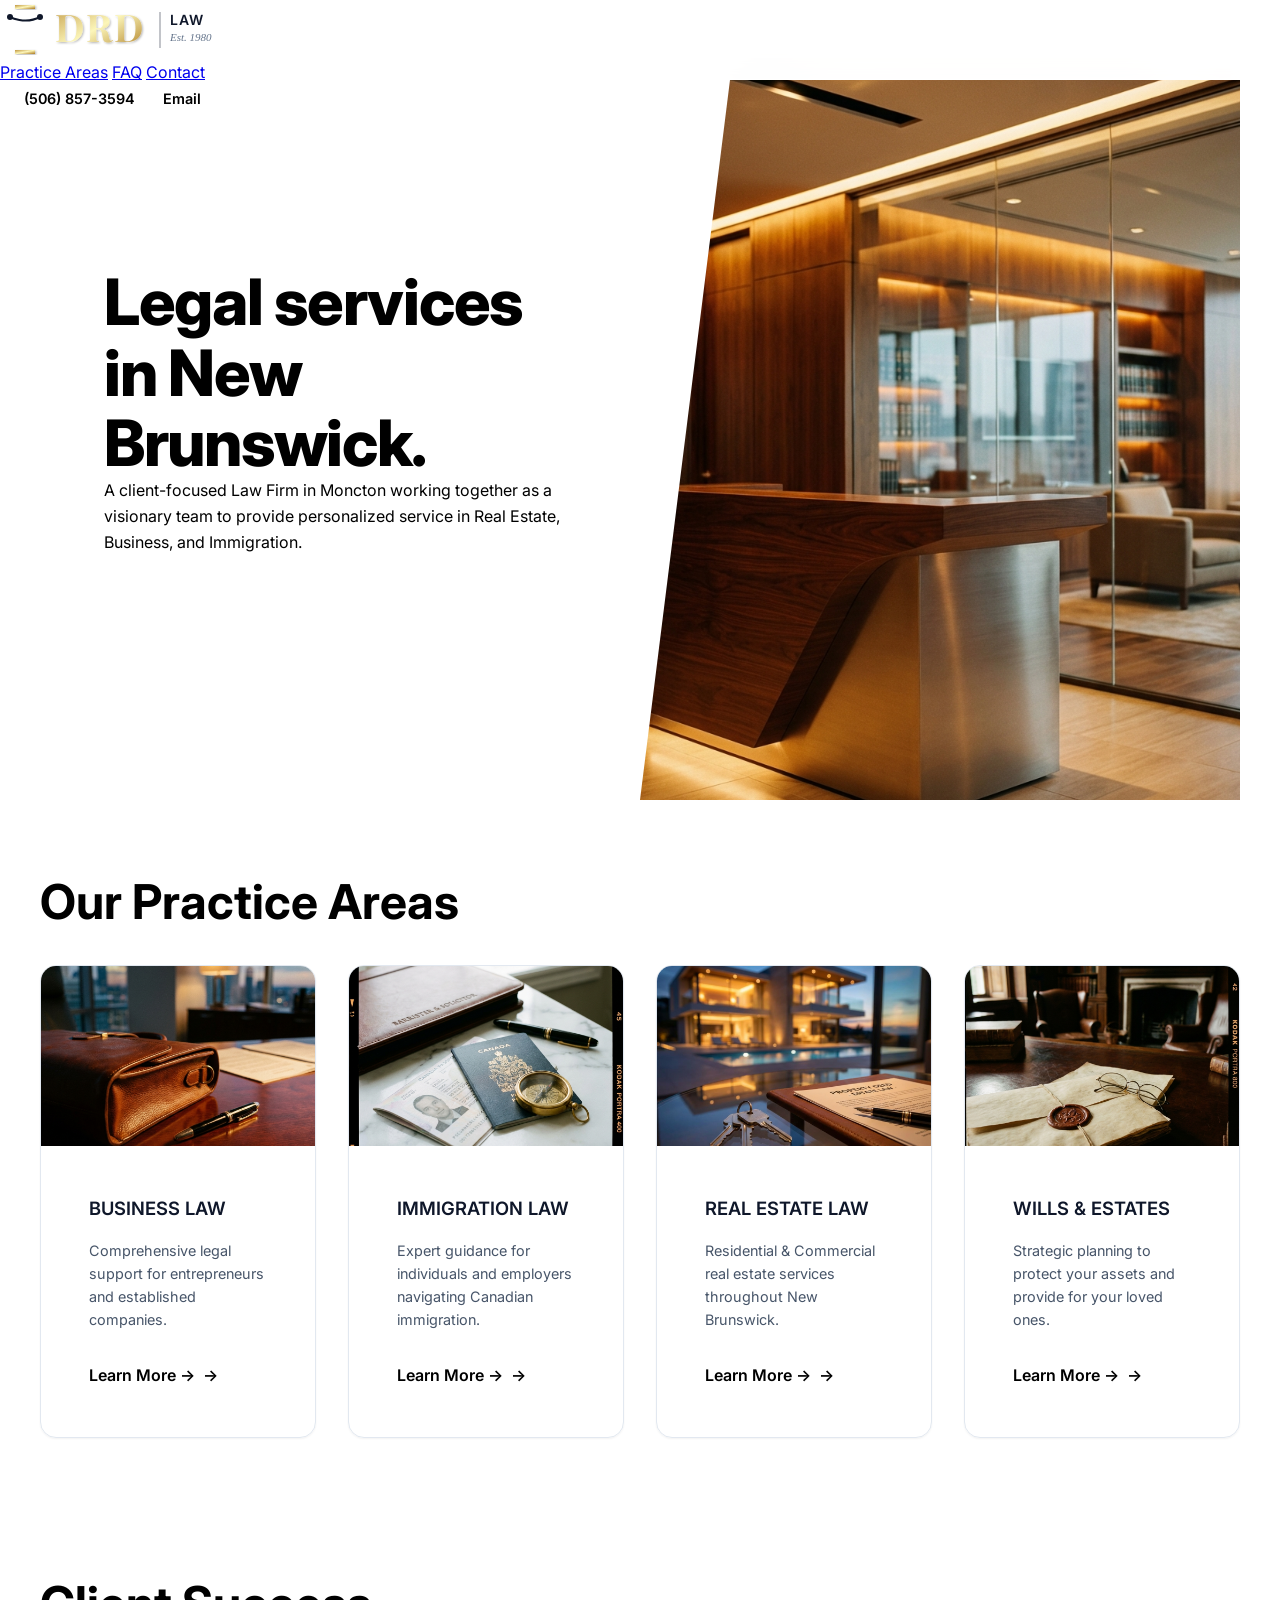
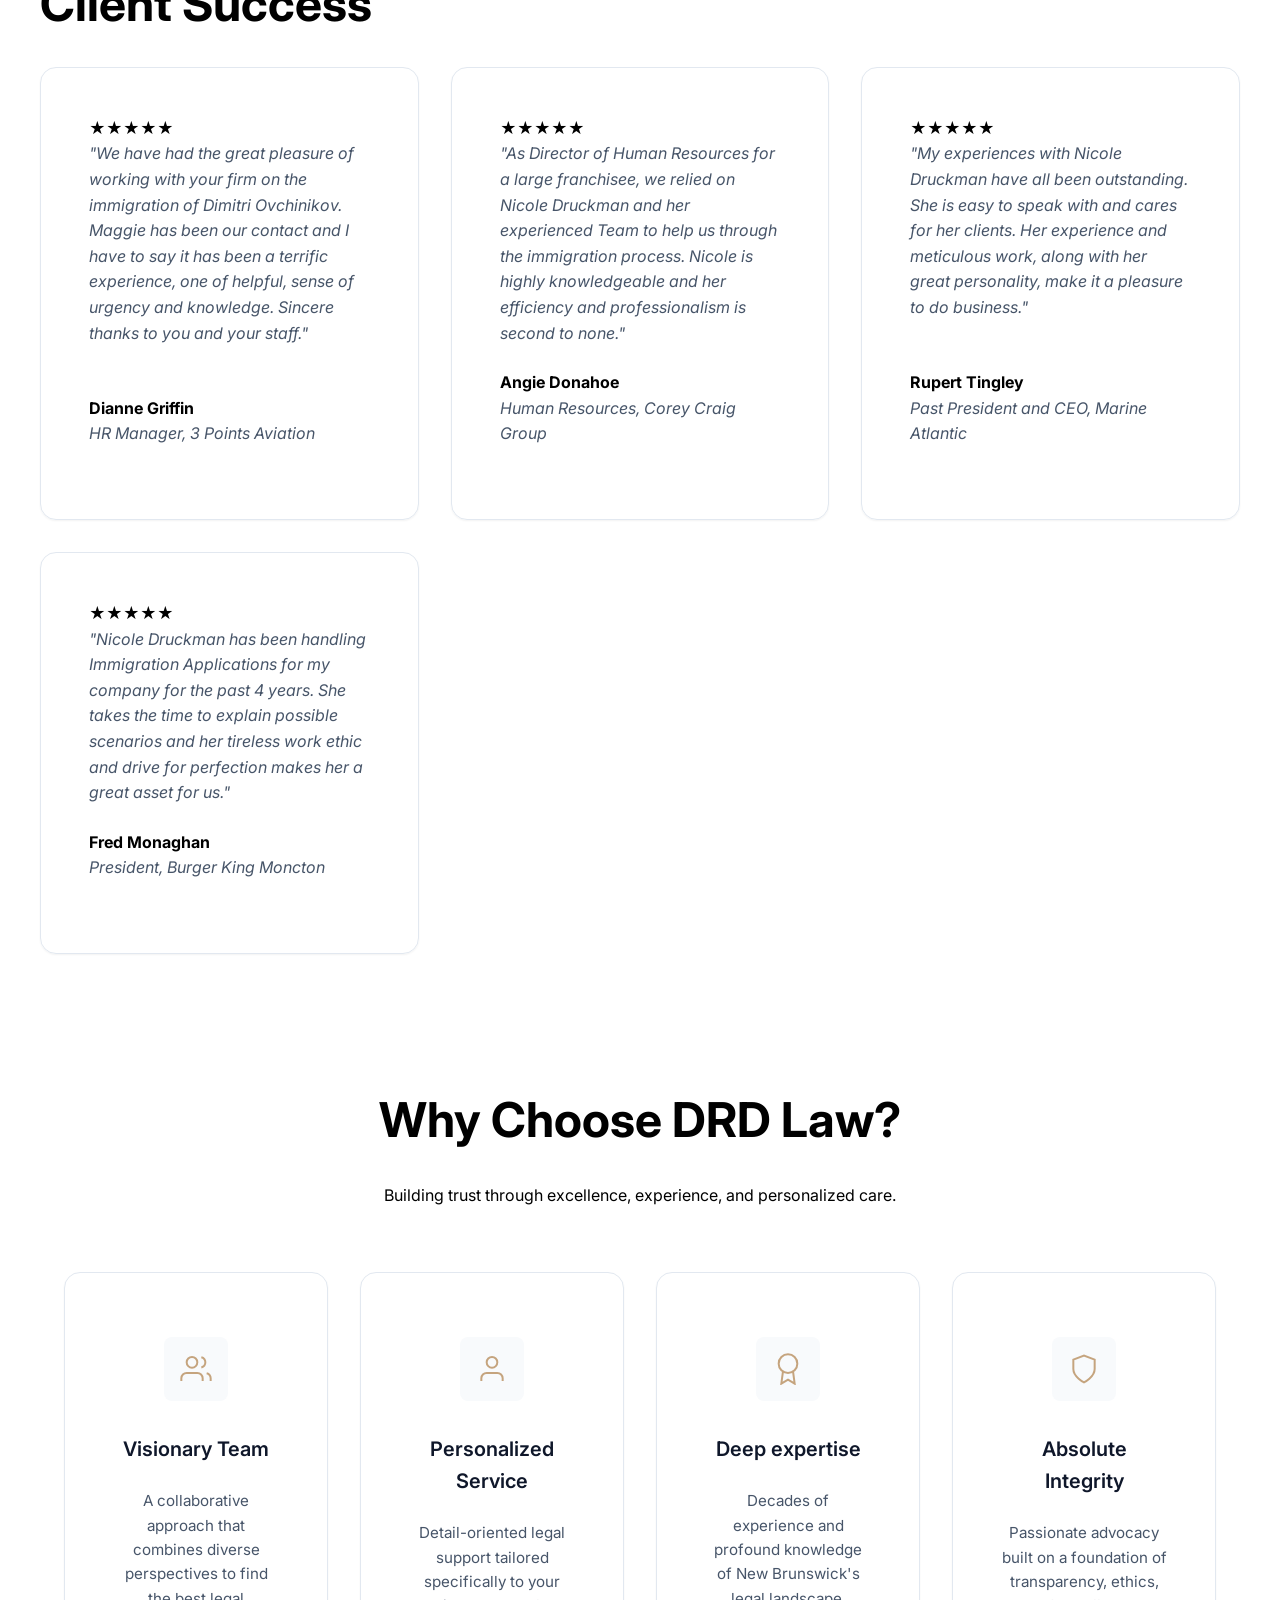
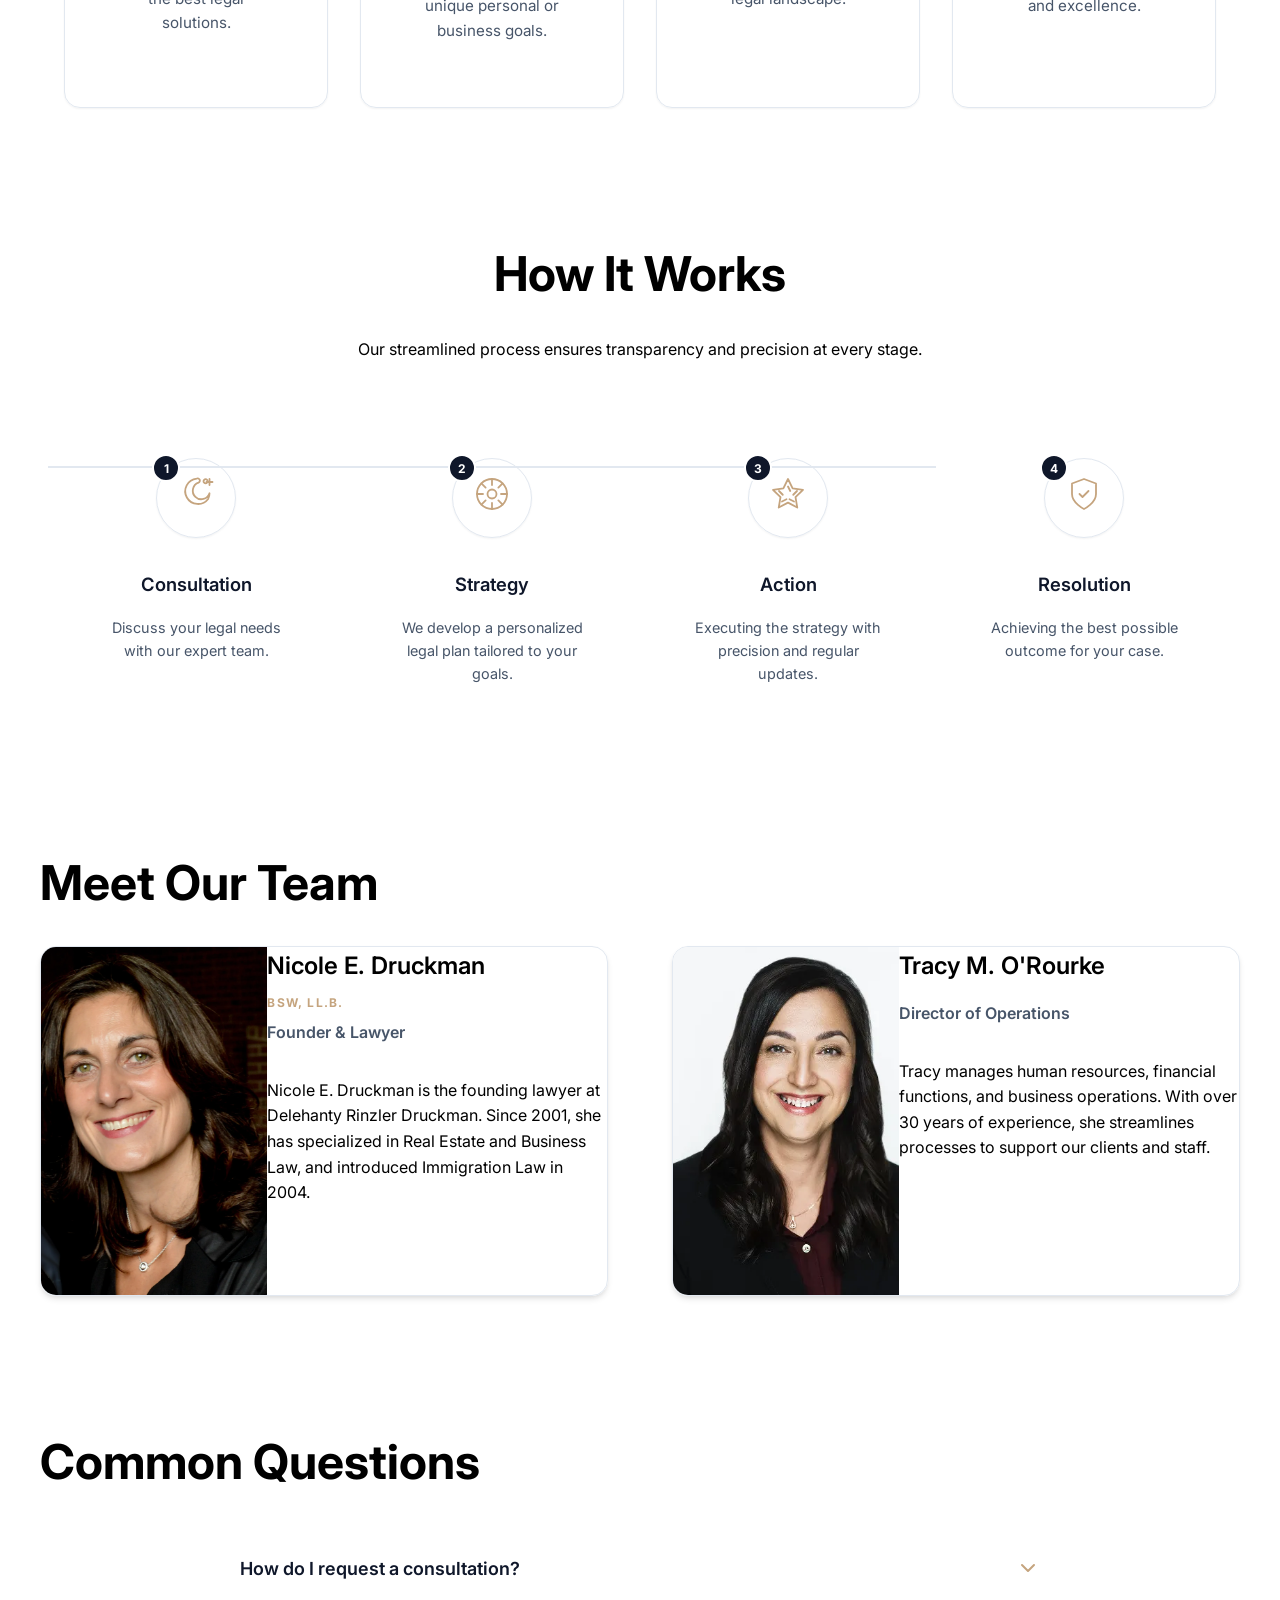
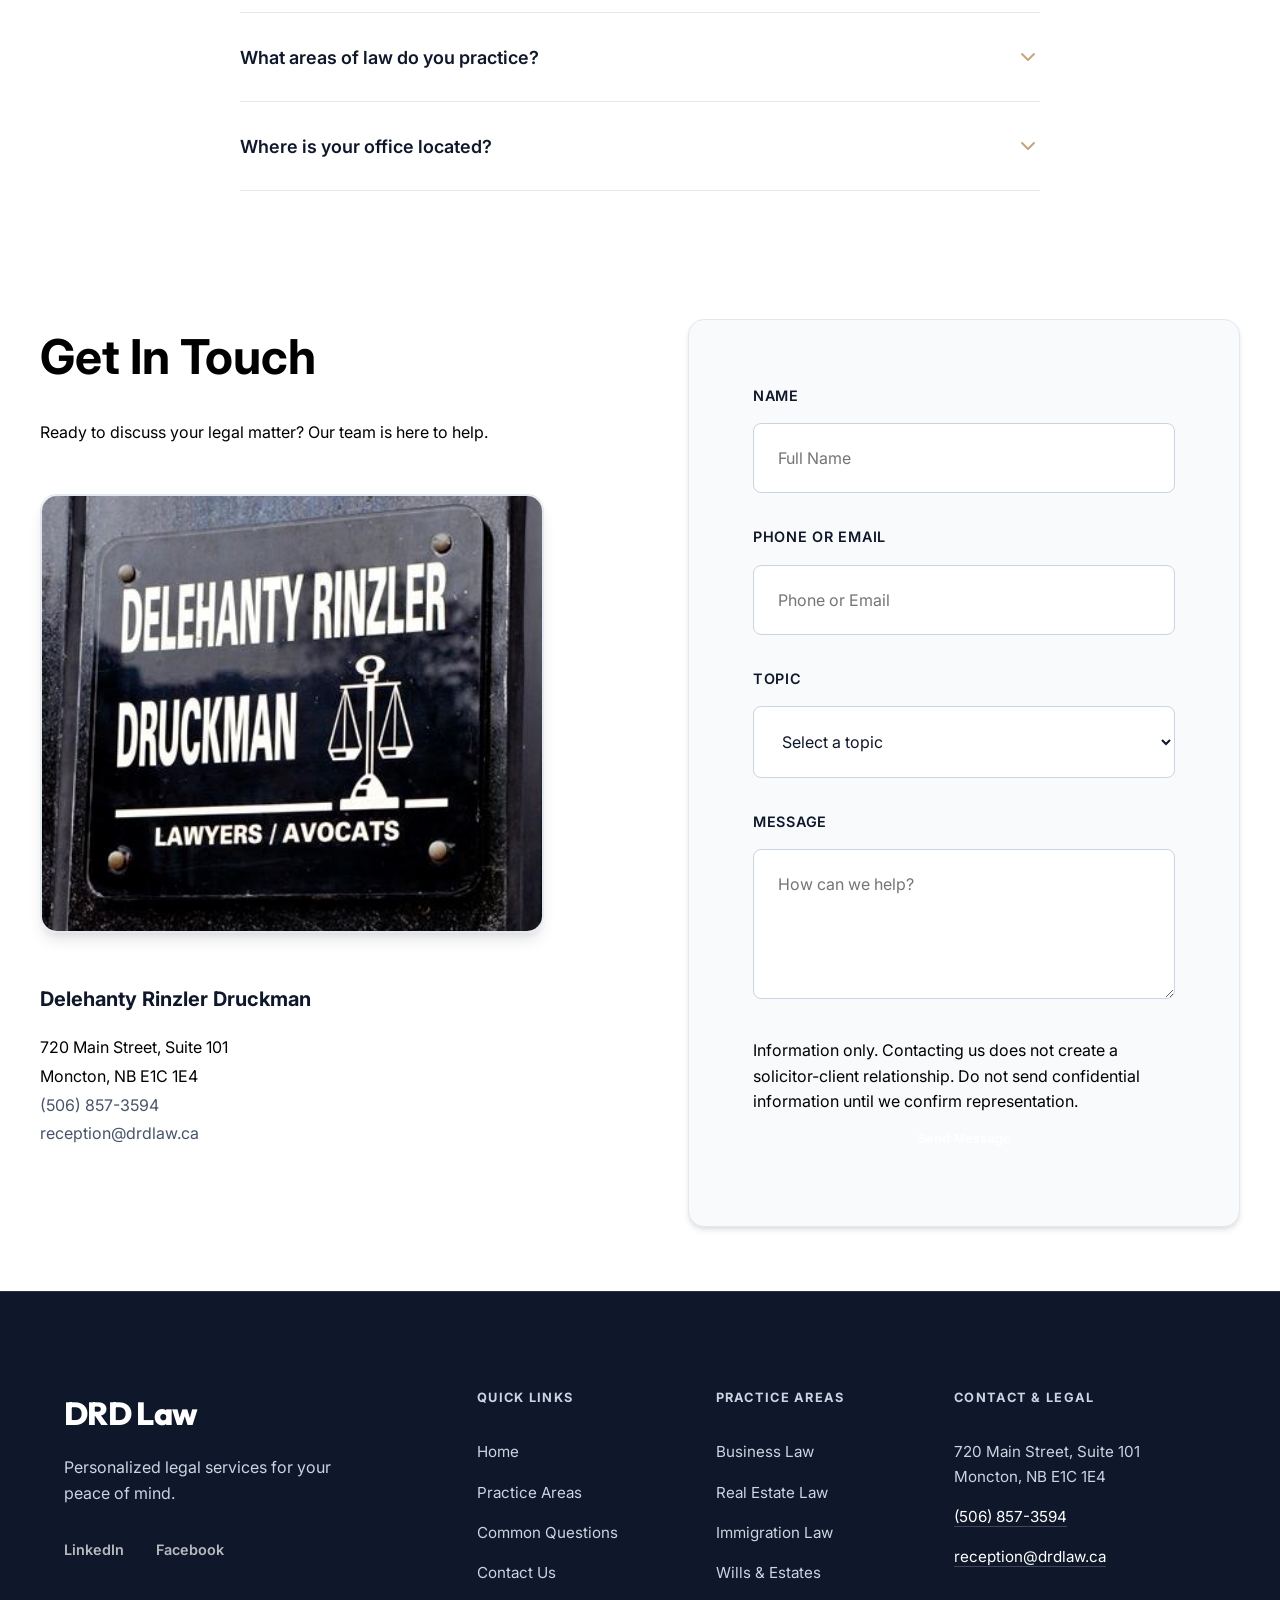
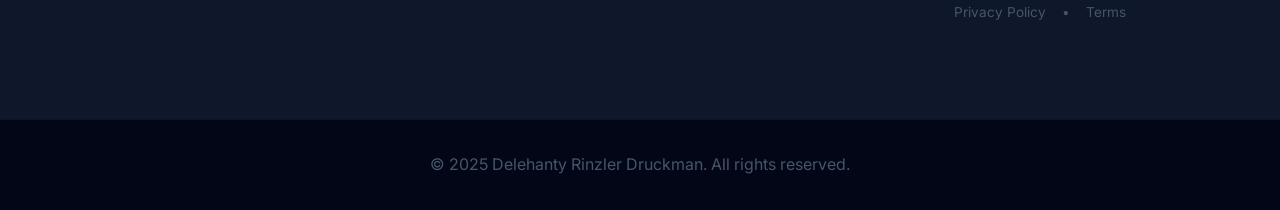
==== commit 00ddff6b: "Update logo to Fine Art SVG per user request" ====
--- a/index.html
+++ b/index.html
@@ -17,21 +17,54 @@
 
 <body>
     <header id="main-header">
-        <div class="container top-bar">
-            <div class="logo">
-                <a href="index.html" aria-label="DRD Law Homepage">
-                    <img src="images/logo_icon.png" alt="DRD Law Logo" style="height: 60px; width: auto;">
-                </a>
-            </div>
-            <nav class="desktop-nav">
-                <a href="practice-areas.html">Practice Areas</a>
-                <a href="faq.html">FAQ</a>
-                <a href="contact.html" class="nav-cta">Contact</a>
-            </nav>
-            <div class="header-actions">
-                <a href="tel:+15068573594" class="action-link">(506) 857-3594</a>
-                <a href="mailto:reception@drdlaw.ca" class="action-link">Email</a>
-            </div>
+        <div class="logo">
+            <a href="index.html" aria-label="DRD Law Homepage">
+                <svg width="220" height="60" viewBox="0 0 220 60" fill="none" xmlns="http://www.w3.org/2000/svg">
+                    <defs>
+                        <linearGradient id="goldGradient" x1="0%" y1="0%" x2="100%" y2="100%">
+                            <stop offset="0%" stop-color="#bf953f" />
+                            <stop offset="50%" stop-color="#fcf6ba" />
+                            <stop offset="100%" stop-color="#aa771c" />
+                        </linearGradient>
+                        <filter id="shadow" x="-20%" y="-20%" width="140%" height="140%">
+                            <feDropShadow dx="1" dy="1" stdDeviation="1" flood-color="rgba(0,0,0,0.3)" />
+                        </filter>
+                    </defs>
+
+                    <!-- Artistic Icon: Abstract Pillar/Balance -->
+                    <g transform="translate(0, 5)">
+                        <path d="M15 0H35V4H15V0Z" fill="url(#goldGradient)" filter="url(#shadow)" />
+                        <path d="M25 4V45" stroke="url(#goldGradient)" stroke-width="2" />
+                        <path d="M15 45H35V49H15V45Z" fill="url(#goldGradient)" filter="url(#shadow)" />
+                        <!-- Scales curve -->
+                        <path d="M10 12C10 12 25 20 40 12" stroke="#0f172a" stroke-width="2" fill="none" />
+                        <circle cx="10" cy="12" r="3" fill="#0f172a" />
+                        <circle cx="40" cy="12" r="3" fill="#0f172a" />
+                    </g>
+
+                    <!-- "Fine Art" Typography -->
+                    <text x="55" y="42" font-family="'Playfair Display', serif" font-weight="700" font-size="38"
+                        fill="url(#goldGradient)" filter="url(#shadow)" letter-spacing="2">DRD</text>
+
+                    <!-- Divider -->
+                    <line x1="160" y1="12" x2="160" y2="48" stroke="#0f172a" stroke-width="1" opacity="0.5" />
+
+                    <!-- Subtext -->
+                    <text x="170" y="25" font-family="'Inter', sans-serif" font-weight="600" font-size="14"
+                        fill="#0f172a" letter-spacing="1">LAW</text>
+                    <text x="170" y="41" font-family="'Playfair Display', serif" font-style="italic" font-weight="400"
+                        font-size="11" fill="#64748b">Est. 1980</text>
+                </svg>
+            </a>
+        </div>
+        <a href="practice-areas.html">Practice Areas</a>
+        <a href="faq.html">FAQ</a>
+        <a href="contact.html" class="nav-cta">Contact</a>
+        </nav>
+        <div class="header-actions">
+            <a href="tel:+15068573594" class="action-link">(506) 857-3594</a>
+            <a href="mailto:reception@drdlaw.ca" class="action-link">Email</a>
+        </div>
         </div>
     </header>
 
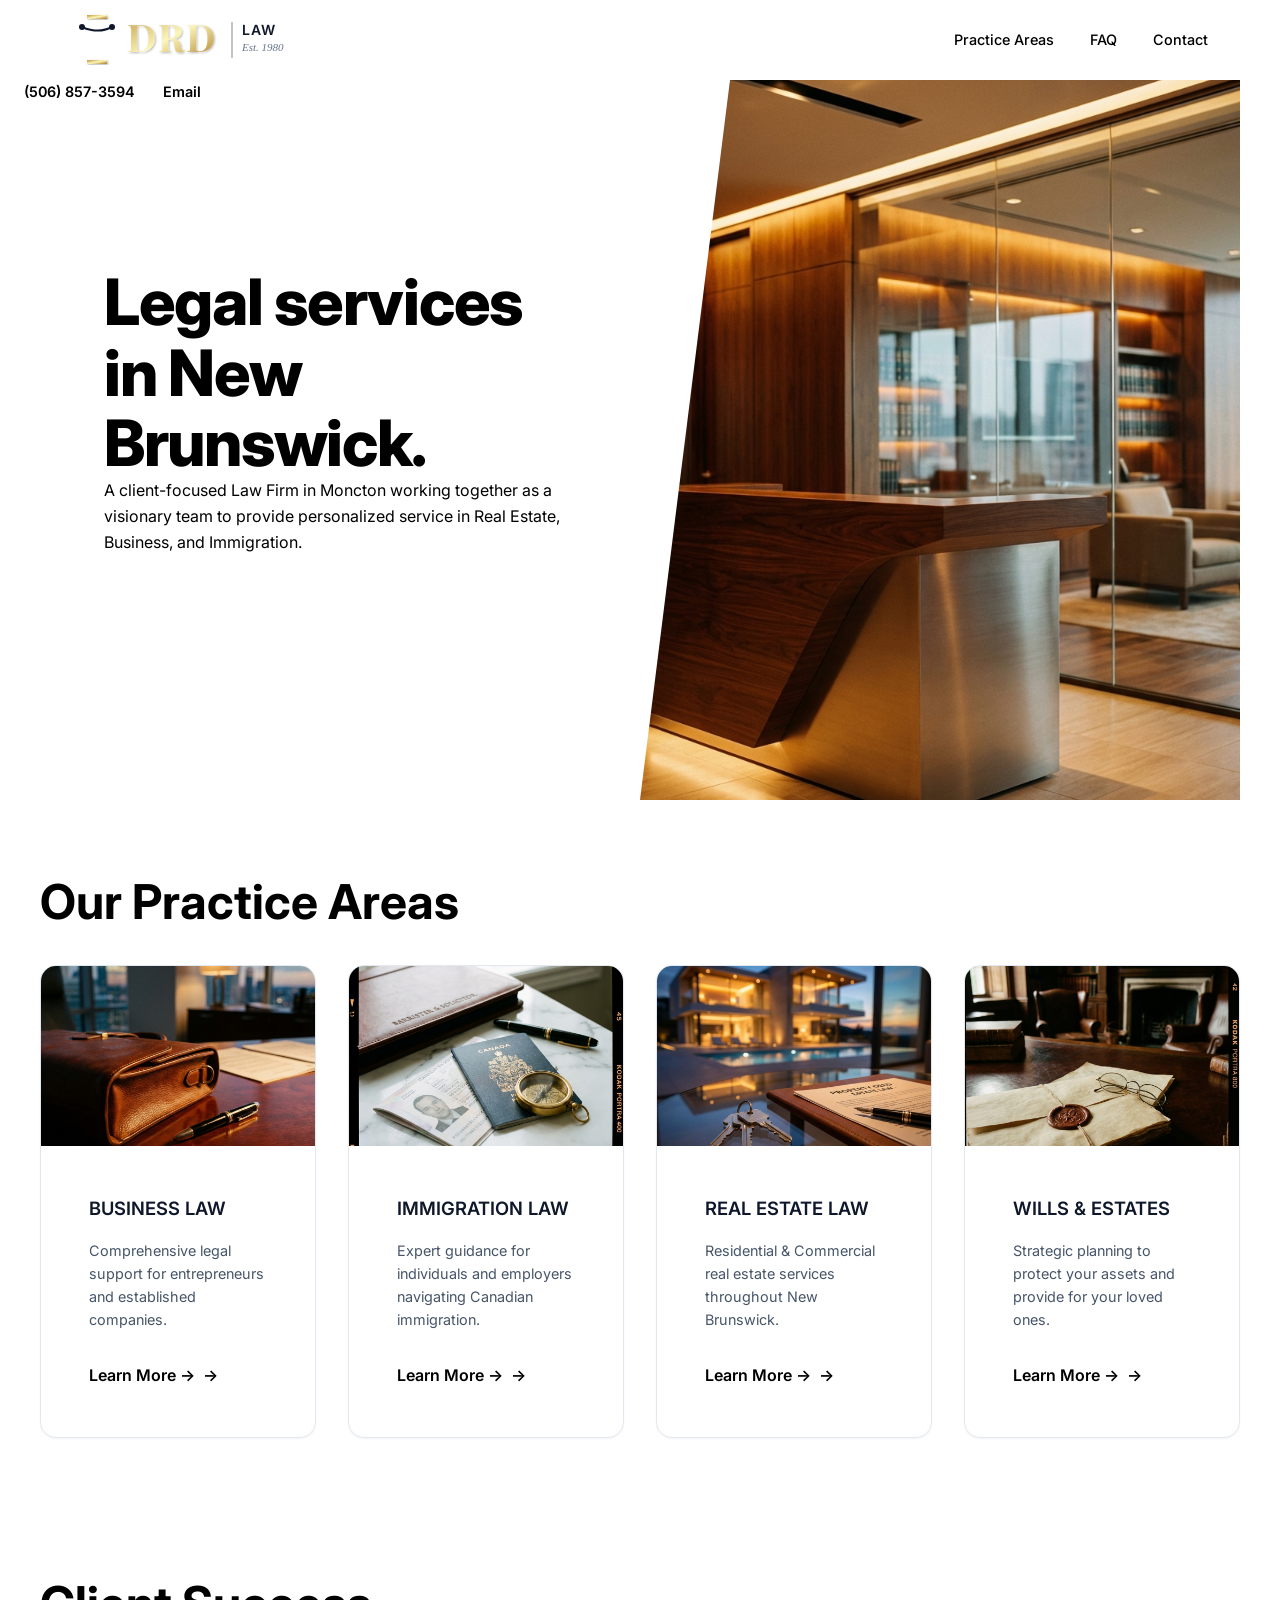
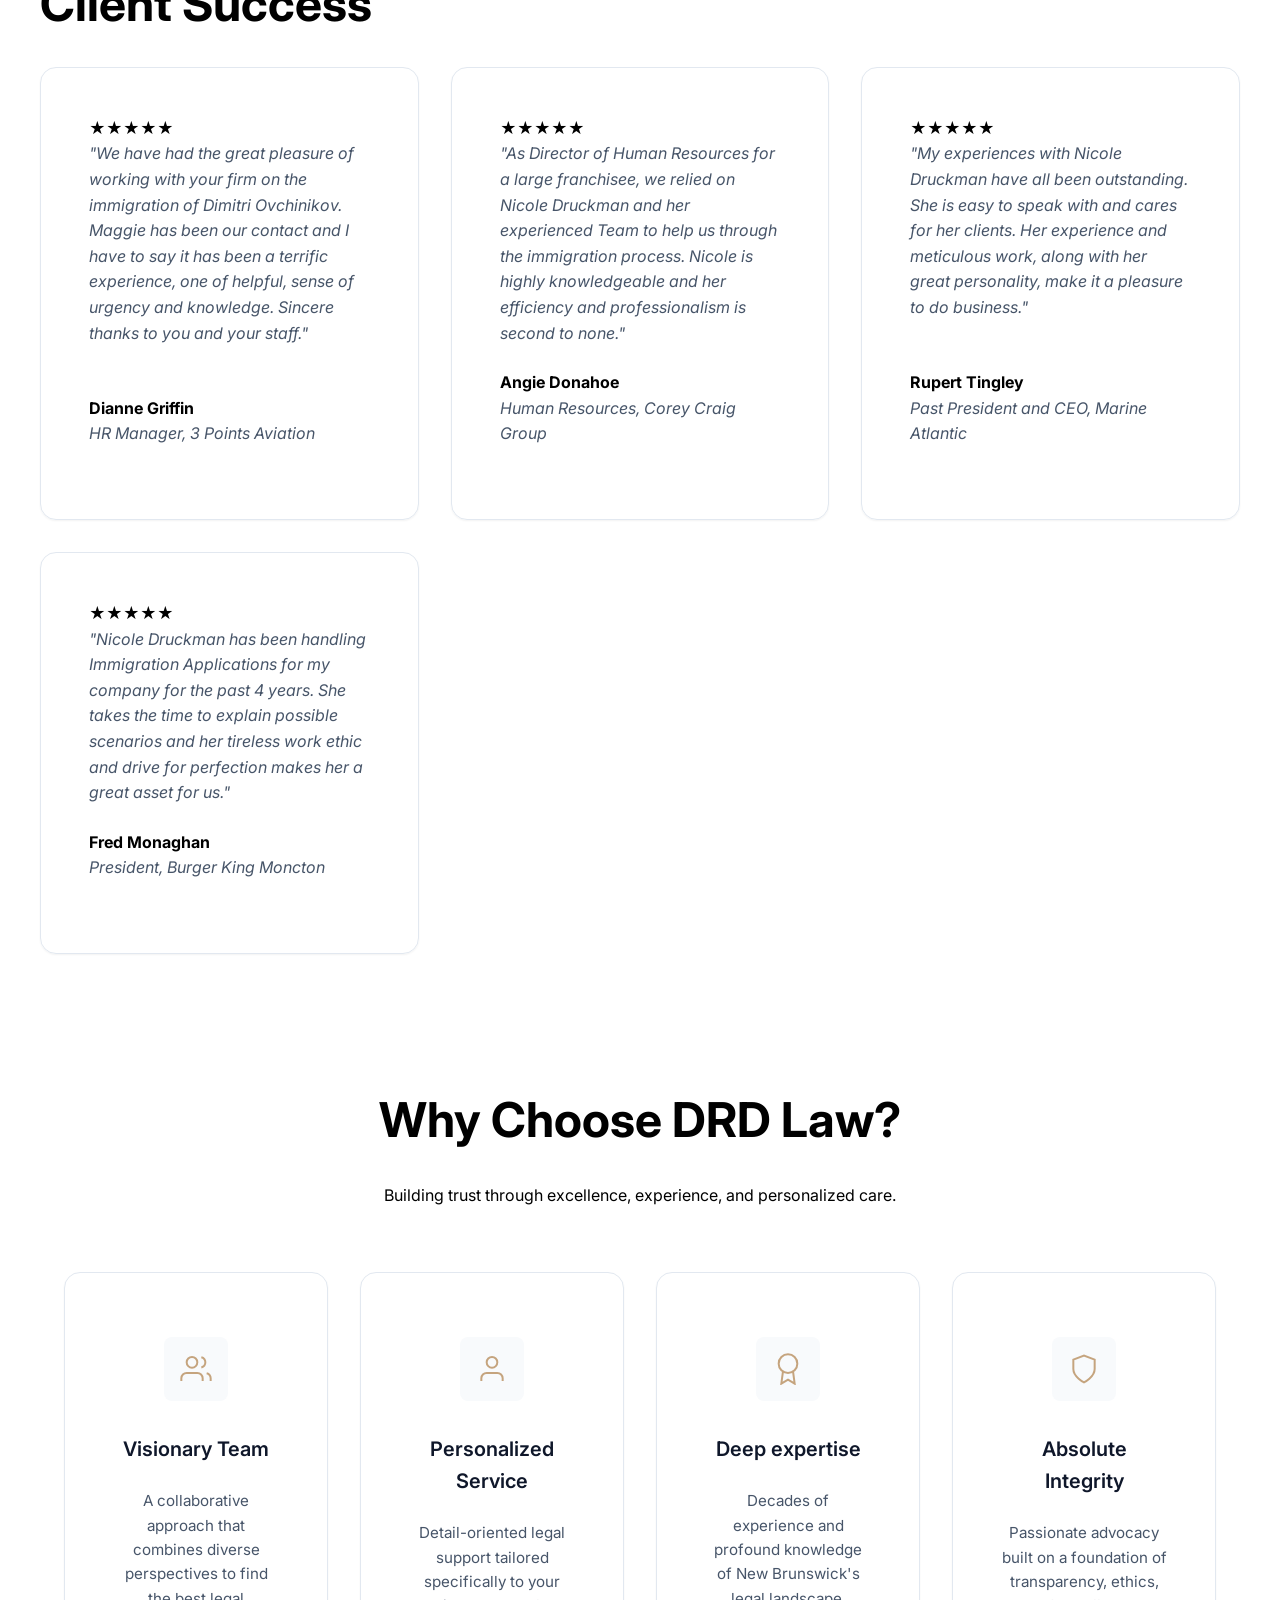
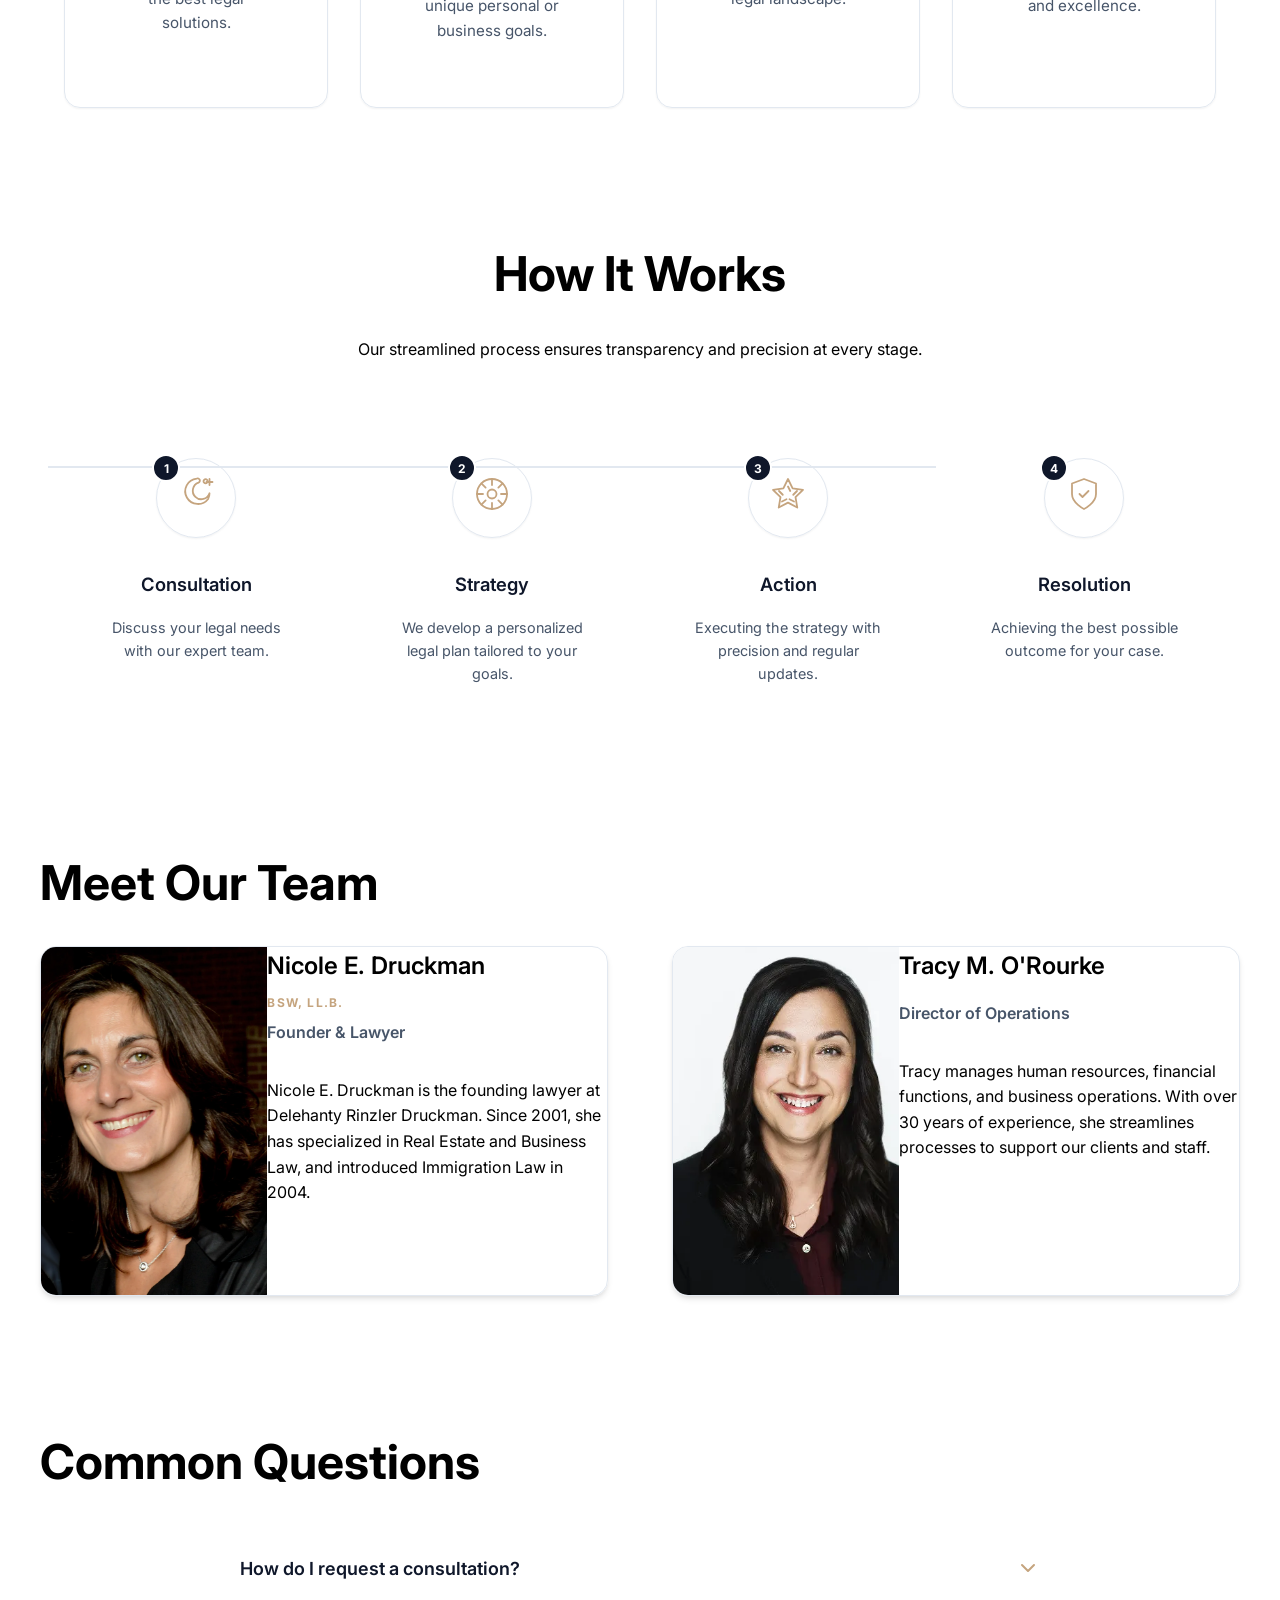
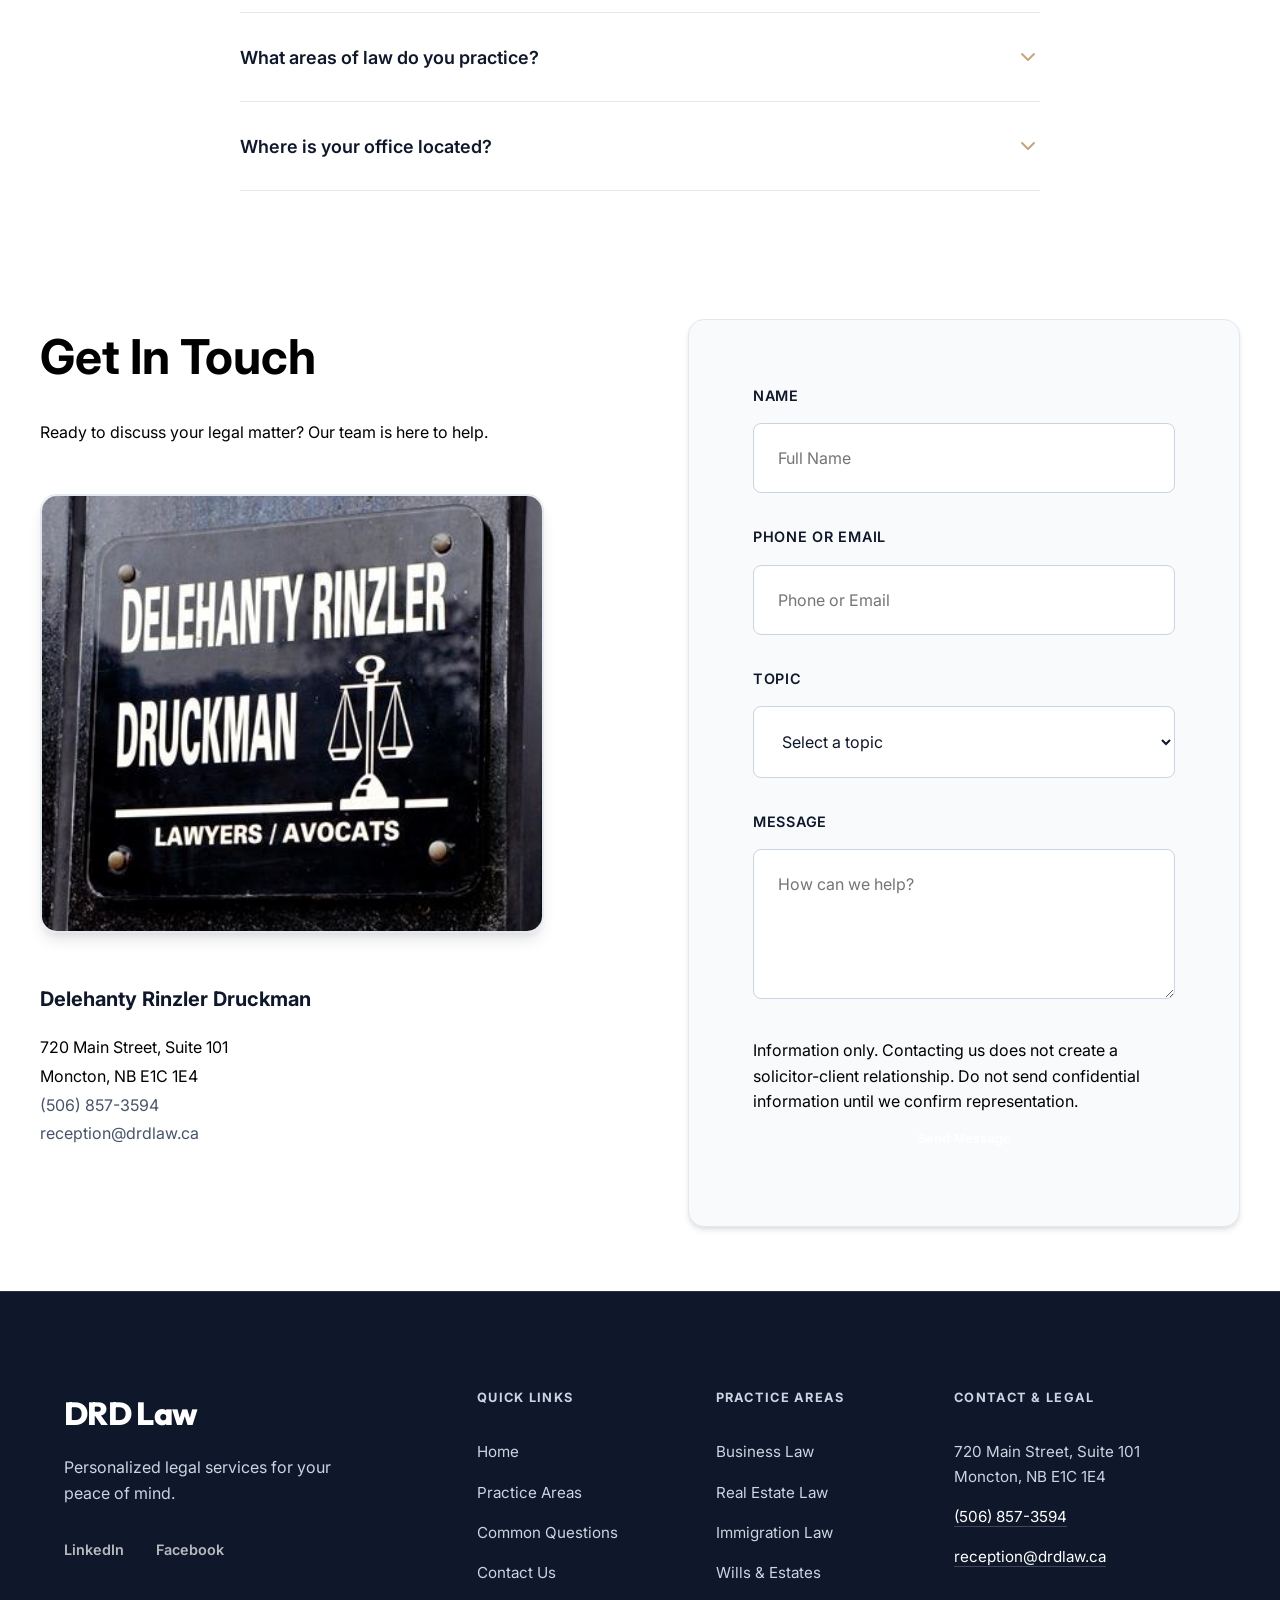
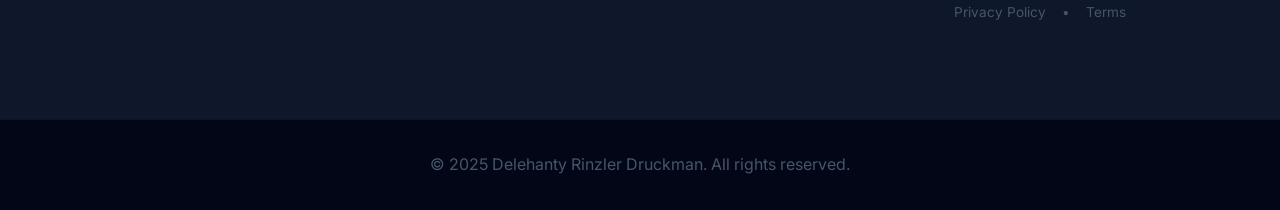
==== commit 9ddda8c7: "Fix broken header layout by restoring missing container tags" ====
--- a/index.html
+++ b/index.html
@@ -17,54 +17,56 @@
 
 <body>
     <header id="main-header">
-        <div class="logo">
-            <a href="index.html" aria-label="DRD Law Homepage">
-                <svg width="220" height="60" viewBox="0 0 220 60" fill="none" xmlns="http://www.w3.org/2000/svg">
-                    <defs>
-                        <linearGradient id="goldGradient" x1="0%" y1="0%" x2="100%" y2="100%">
-                            <stop offset="0%" stop-color="#bf953f" />
-                            <stop offset="50%" stop-color="#fcf6ba" />
-                            <stop offset="100%" stop-color="#aa771c" />
-                        </linearGradient>
-                        <filter id="shadow" x="-20%" y="-20%" width="140%" height="140%">
-                            <feDropShadow dx="1" dy="1" stdDeviation="1" flood-color="rgba(0,0,0,0.3)" />
-                        </filter>
-                    </defs>
-
-                    <!-- Artistic Icon: Abstract Pillar/Balance -->
-                    <g transform="translate(0, 5)">
-                        <path d="M15 0H35V4H15V0Z" fill="url(#goldGradient)" filter="url(#shadow)" />
-                        <path d="M25 4V45" stroke="url(#goldGradient)" stroke-width="2" />
-                        <path d="M15 45H35V49H15V45Z" fill="url(#goldGradient)" filter="url(#shadow)" />
-                        <!-- Scales curve -->
-                        <path d="M10 12C10 12 25 20 40 12" stroke="#0f172a" stroke-width="2" fill="none" />
-                        <circle cx="10" cy="12" r="3" fill="#0f172a" />
-                        <circle cx="40" cy="12" r="3" fill="#0f172a" />
-                    </g>
-
-                    <!-- "Fine Art" Typography -->
-                    <text x="55" y="42" font-family="'Playfair Display', serif" font-weight="700" font-size="38"
-                        fill="url(#goldGradient)" filter="url(#shadow)" letter-spacing="2">DRD</text>
-
-                    <!-- Divider -->
-                    <line x1="160" y1="12" x2="160" y2="48" stroke="#0f172a" stroke-width="1" opacity="0.5" />
-
-                    <!-- Subtext -->
-                    <text x="170" y="25" font-family="'Inter', sans-serif" font-weight="600" font-size="14"
-                        fill="#0f172a" letter-spacing="1">LAW</text>
-                    <text x="170" y="41" font-family="'Playfair Display', serif" font-style="italic" font-weight="400"
-                        font-size="11" fill="#64748b">Est. 1980</text>
-                </svg>
-            </a>
-        </div>
-        <a href="practice-areas.html">Practice Areas</a>
-        <a href="faq.html">FAQ</a>
-        <a href="contact.html" class="nav-cta">Contact</a>
-        </nav>
+        <div class="container top-bar">
+            <div class="logo">
+                <a href="index.html" aria-label="DRD Law Homepage">
+                    <svg width="220" height="60" viewBox="0 0 220 60" fill="none" xmlns="http://www.w3.org/2000/svg">
+                        <defs>
+                            <linearGradient id="goldGradient" x1="0%" y1="0%" x2="100%" y2="100%">
+                                <stop offset="0%" stop-color="#bf953f" />
+                                <stop offset="50%" stop-color="#fcf6ba" />
+                                <stop offset="100%" stop-color="#aa771c" />
+                            </linearGradient>
+                            <filter id="shadow" x="-20%" y="-20%" width="140%" height="140%">
+                                <feDropShadow dx="1" dy="1" stdDeviation="1" flood-color="rgba(0,0,0,0.3)" />
+                            </filter>
+                        </defs>
+
+                        <!-- Artistic Icon: Abstract Pillar/Balance -->
+                        <g transform="translate(0, 5)">
+                            <path d="M15 0H35V4H15V0Z" fill="url(#goldGradient)" filter="url(#shadow)" />
+                            <path d="M25 4V45" stroke="url(#goldGradient)" stroke-width="2" />
+                            <path d="M15 45H35V49H15V45Z" fill="url(#goldGradient)" filter="url(#shadow)" />
+                            <!-- Scales curve -->
+                            <path d="M10 12C10 12 25 20 40 12" stroke="#0f172a" stroke-width="2" fill="none" />
+                            <circle cx="10" cy="12" r="3" fill="#0f172a" />
+                            <circle cx="40" cy="12" r="3" fill="#0f172a" />
+                        </g>
+
+                        <!-- "Fine Art" Typography -->
+                        <text x="55" y="42" font-family="'Playfair Display', serif" font-weight="700" font-size="38"
+                            fill="url(#goldGradient)" filter="url(#shadow)" letter-spacing="2">DRD</text>
+
+                        <!-- Divider -->
+                        <line x1="160" y1="12" x2="160" y2="48" stroke="#0f172a" stroke-width="1" opacity="0.5" />
+
+                        <!-- Subtext -->
+                        <text x="170" y="25" font-family="'Inter', sans-serif" font-weight="600" font-size="14"
+                            fill="#0f172a" letter-spacing="1">LAW</text>
+                        <text x="170" y="41" font-family="'Playfair Display', serif" font-style="italic"
+                            font-weight="400" font-size="11" fill="#64748b">Est. 1980</text>
+                    </svg>
+                </a>
+            </div>
+            <nav class="desktop-nav">
+                <a href="practice-areas.html">Practice Areas</a>
+                <a href="faq.html">FAQ</a>
+                <a href="contact.html" class="nav-cta">Contact</a>
+            </nav>
+        </div>
         <div class="header-actions">
             <a href="tel:+15068573594" class="action-link">(506) 857-3594</a>
             <a href="mailto:reception@drdlaw.ca" class="action-link">Email</a>
-        </div>
         </div>
     </header>
 
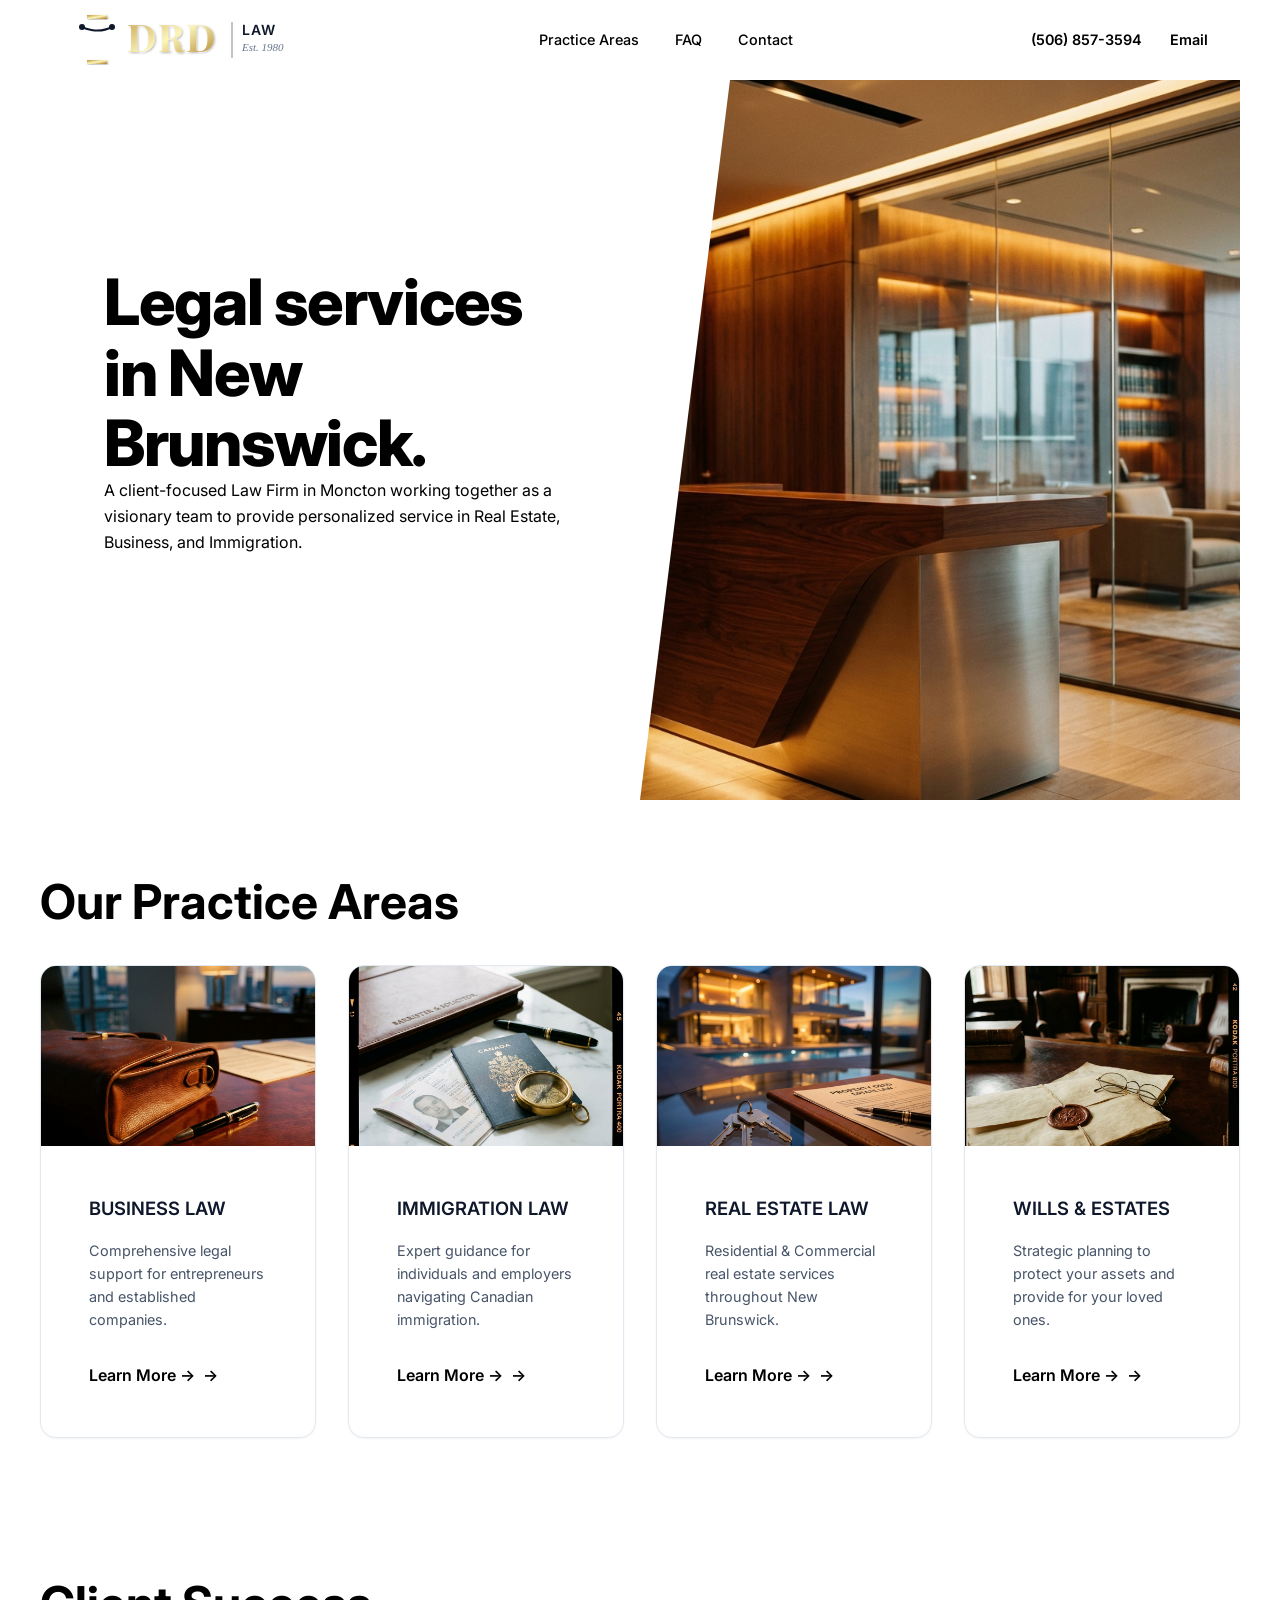
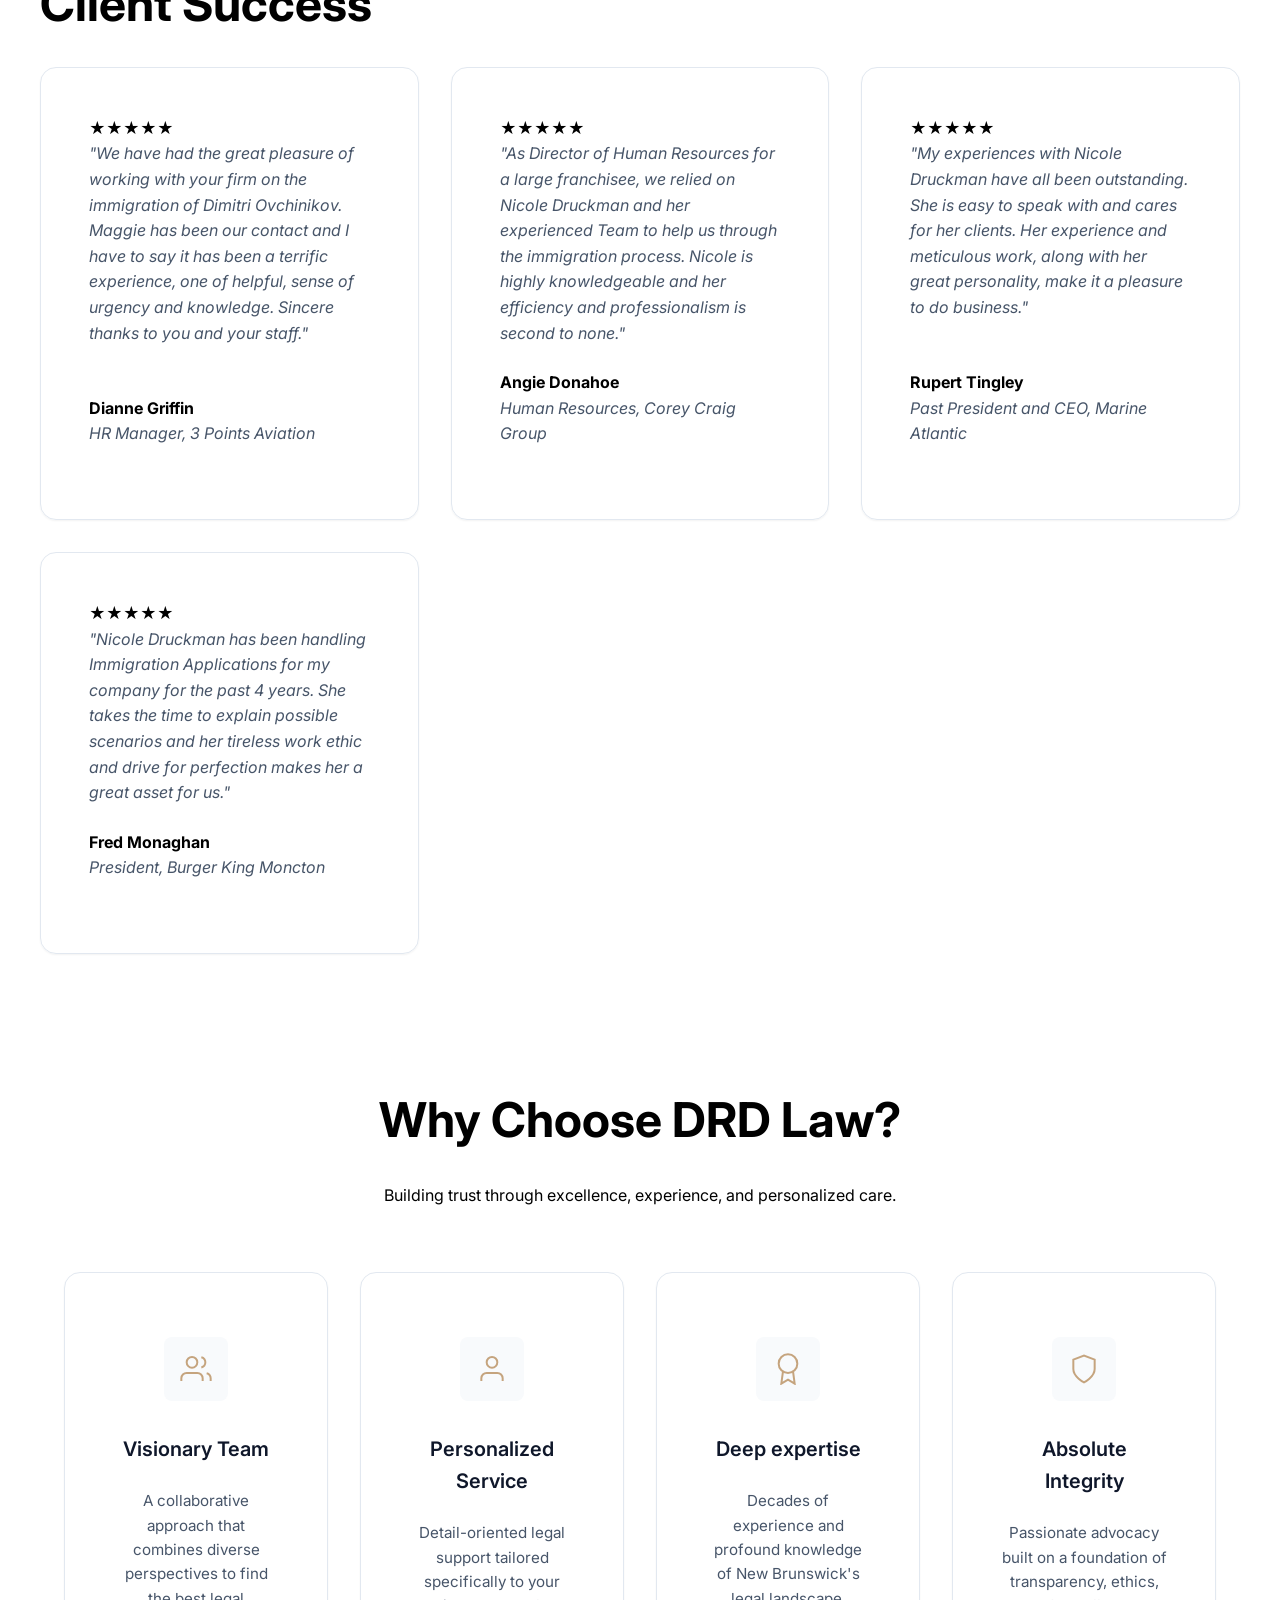
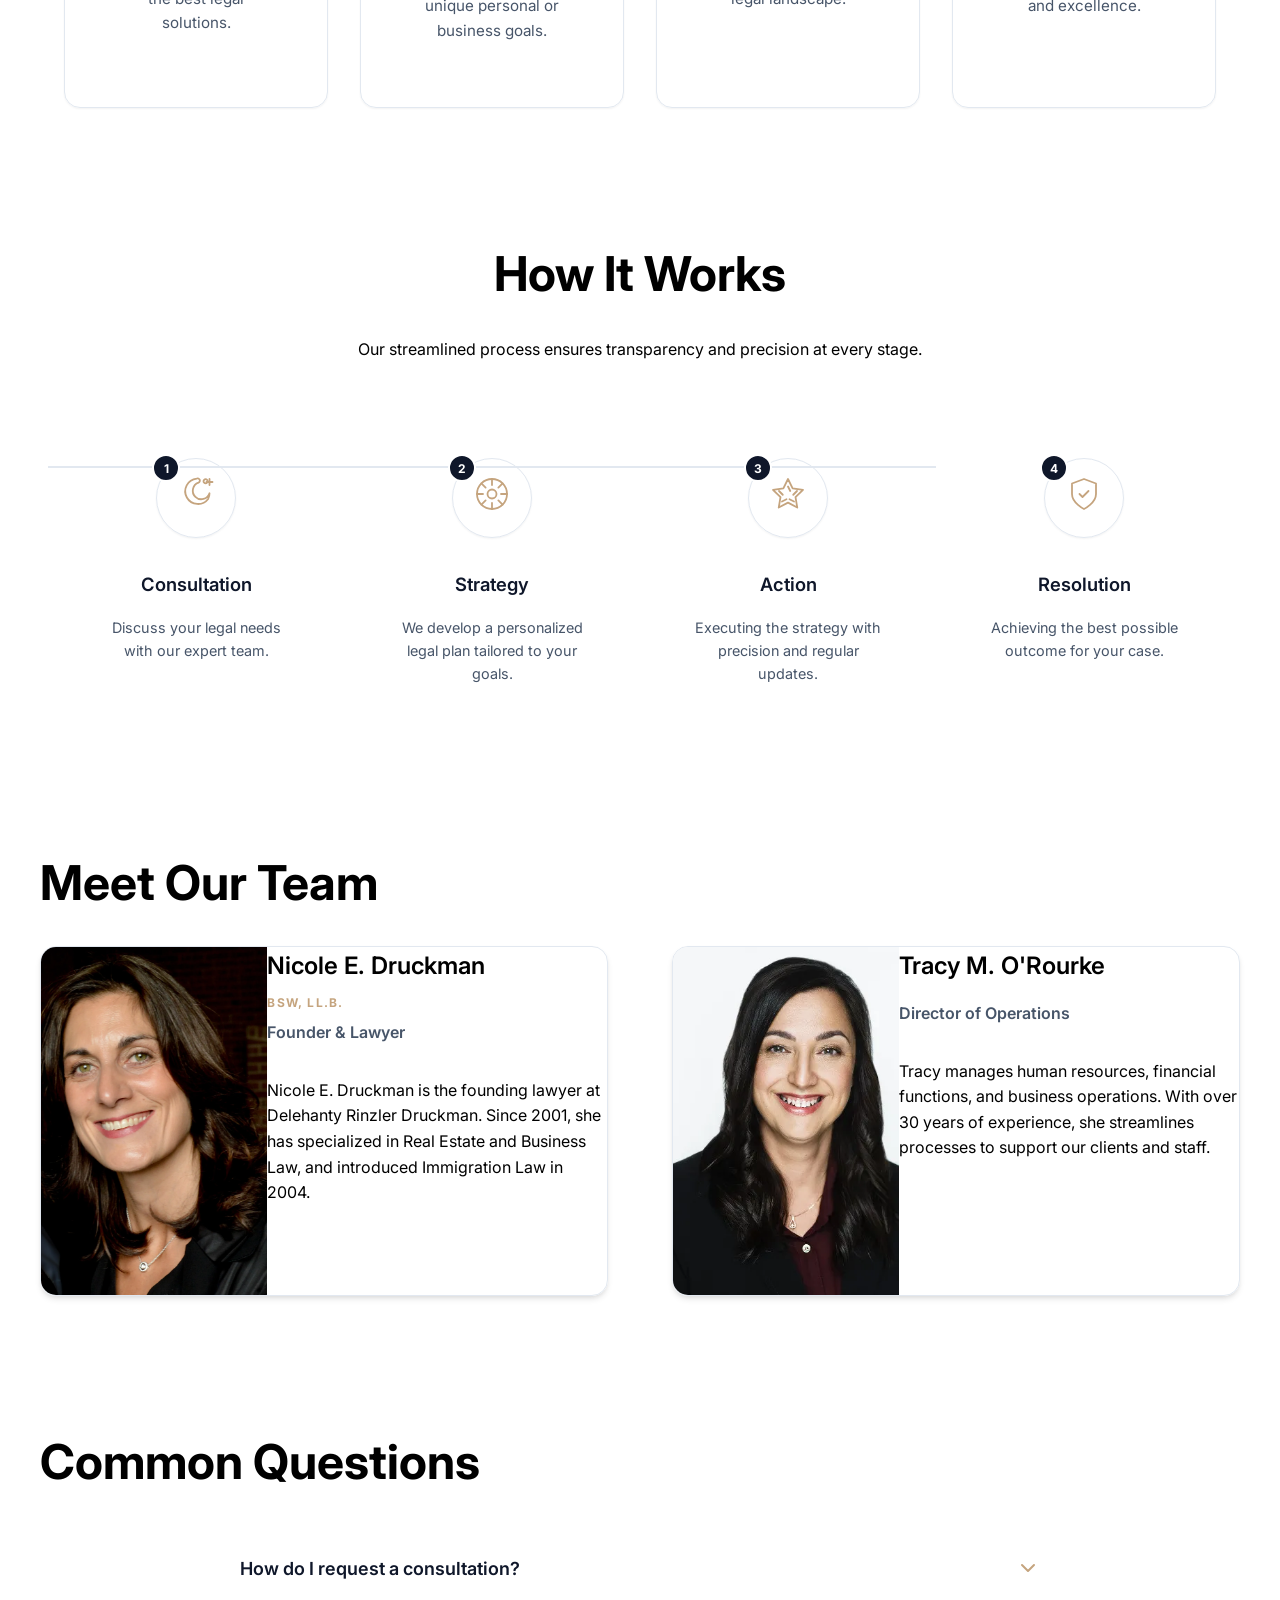
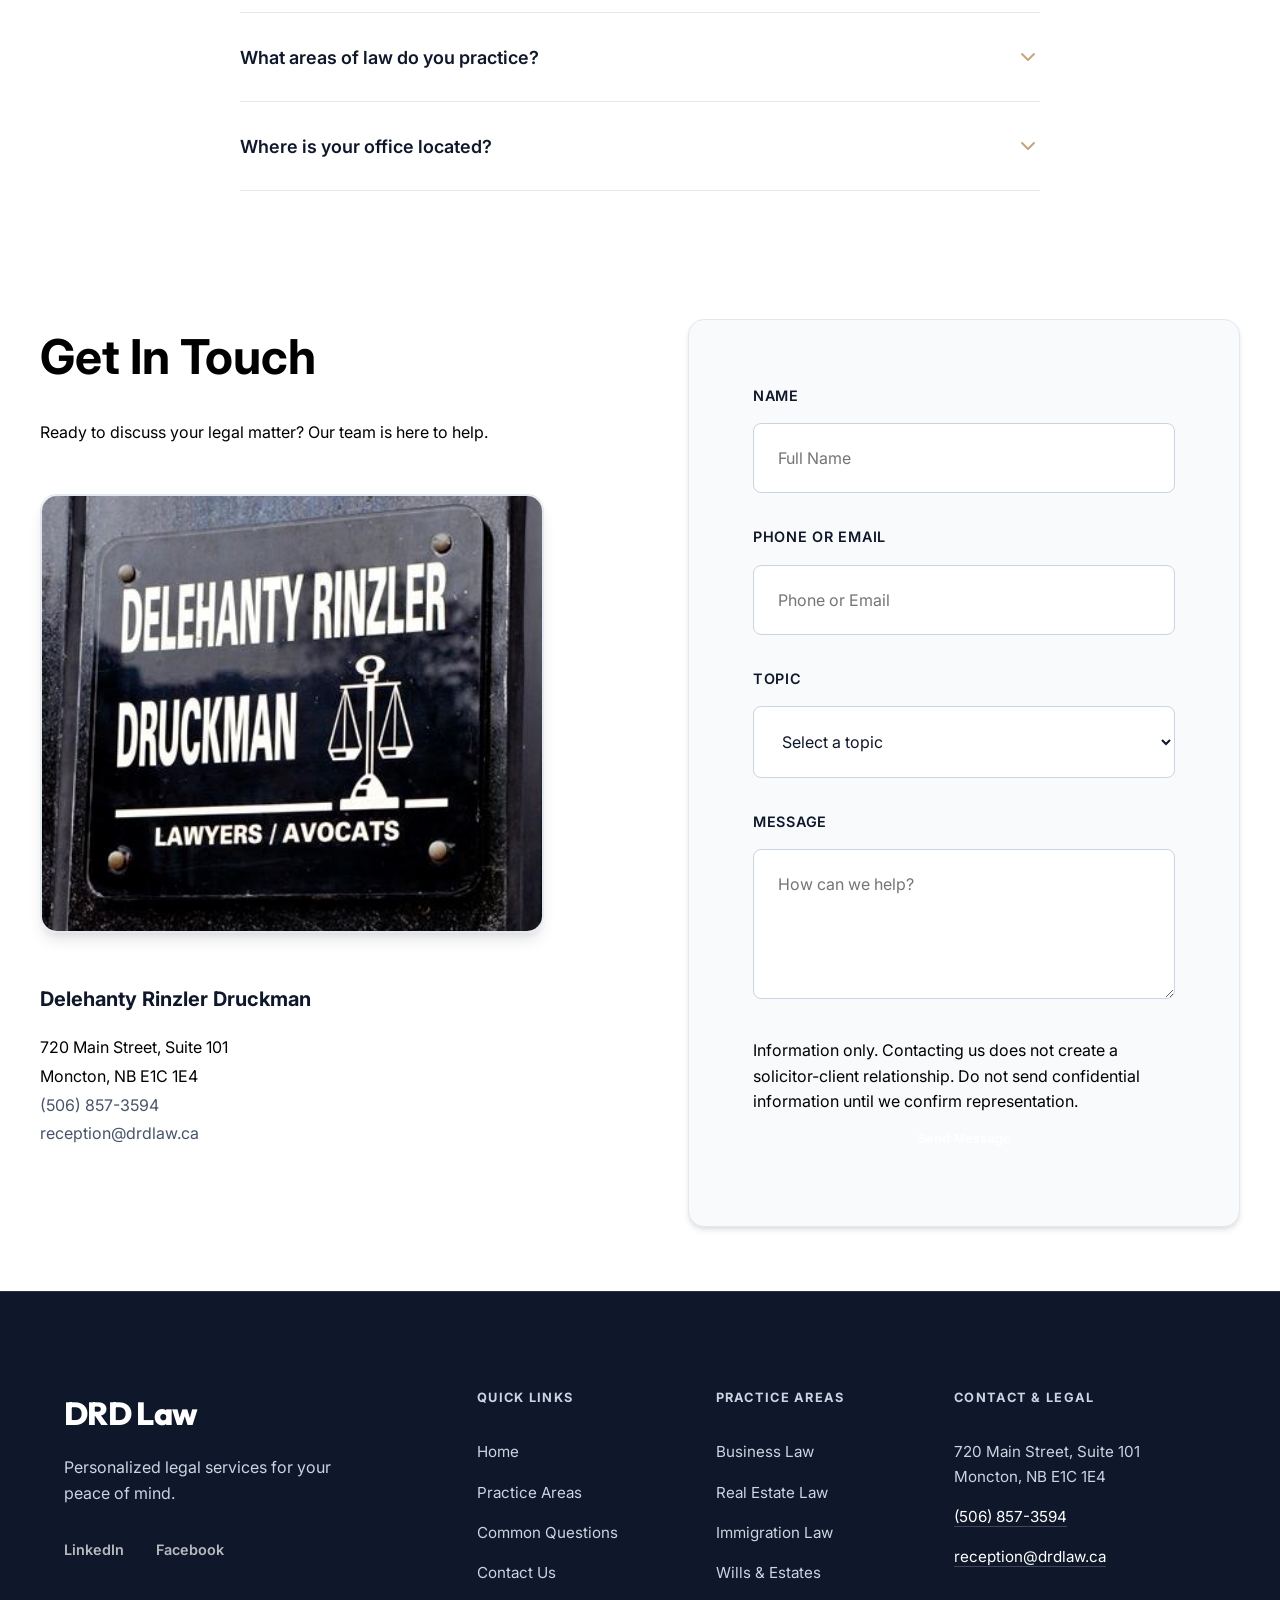
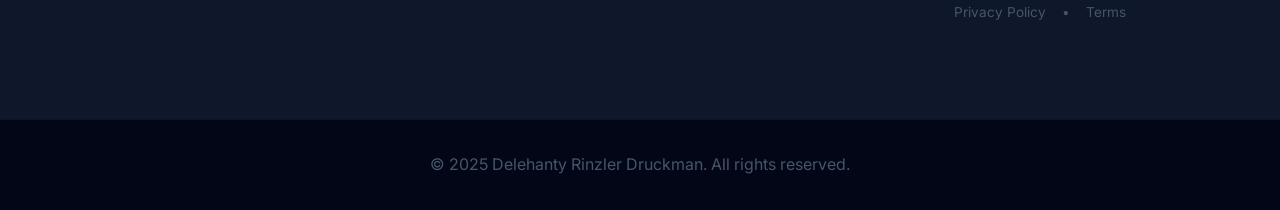
==== commit dac46146: "Fix header layout by moving contact info inside top-bar container" ====
--- a/index.html
+++ b/index.html
@@ -63,10 +63,10 @@
                 <a href="faq.html">FAQ</a>
                 <a href="contact.html" class="nav-cta">Contact</a>
             </nav>
-        </div>
-        <div class="header-actions">
-            <a href="tel:+15068573594" class="action-link">(506) 857-3594</a>
-            <a href="mailto:reception@drdlaw.ca" class="action-link">Email</a>
+            <div class="header-actions">
+                <a href="tel:+15068573594" class="action-link">(506) 857-3594</a>
+                <a href="mailto:reception@drdlaw.ca" class="action-link">Email</a>
+            </div>
         </div>
     </header>
 
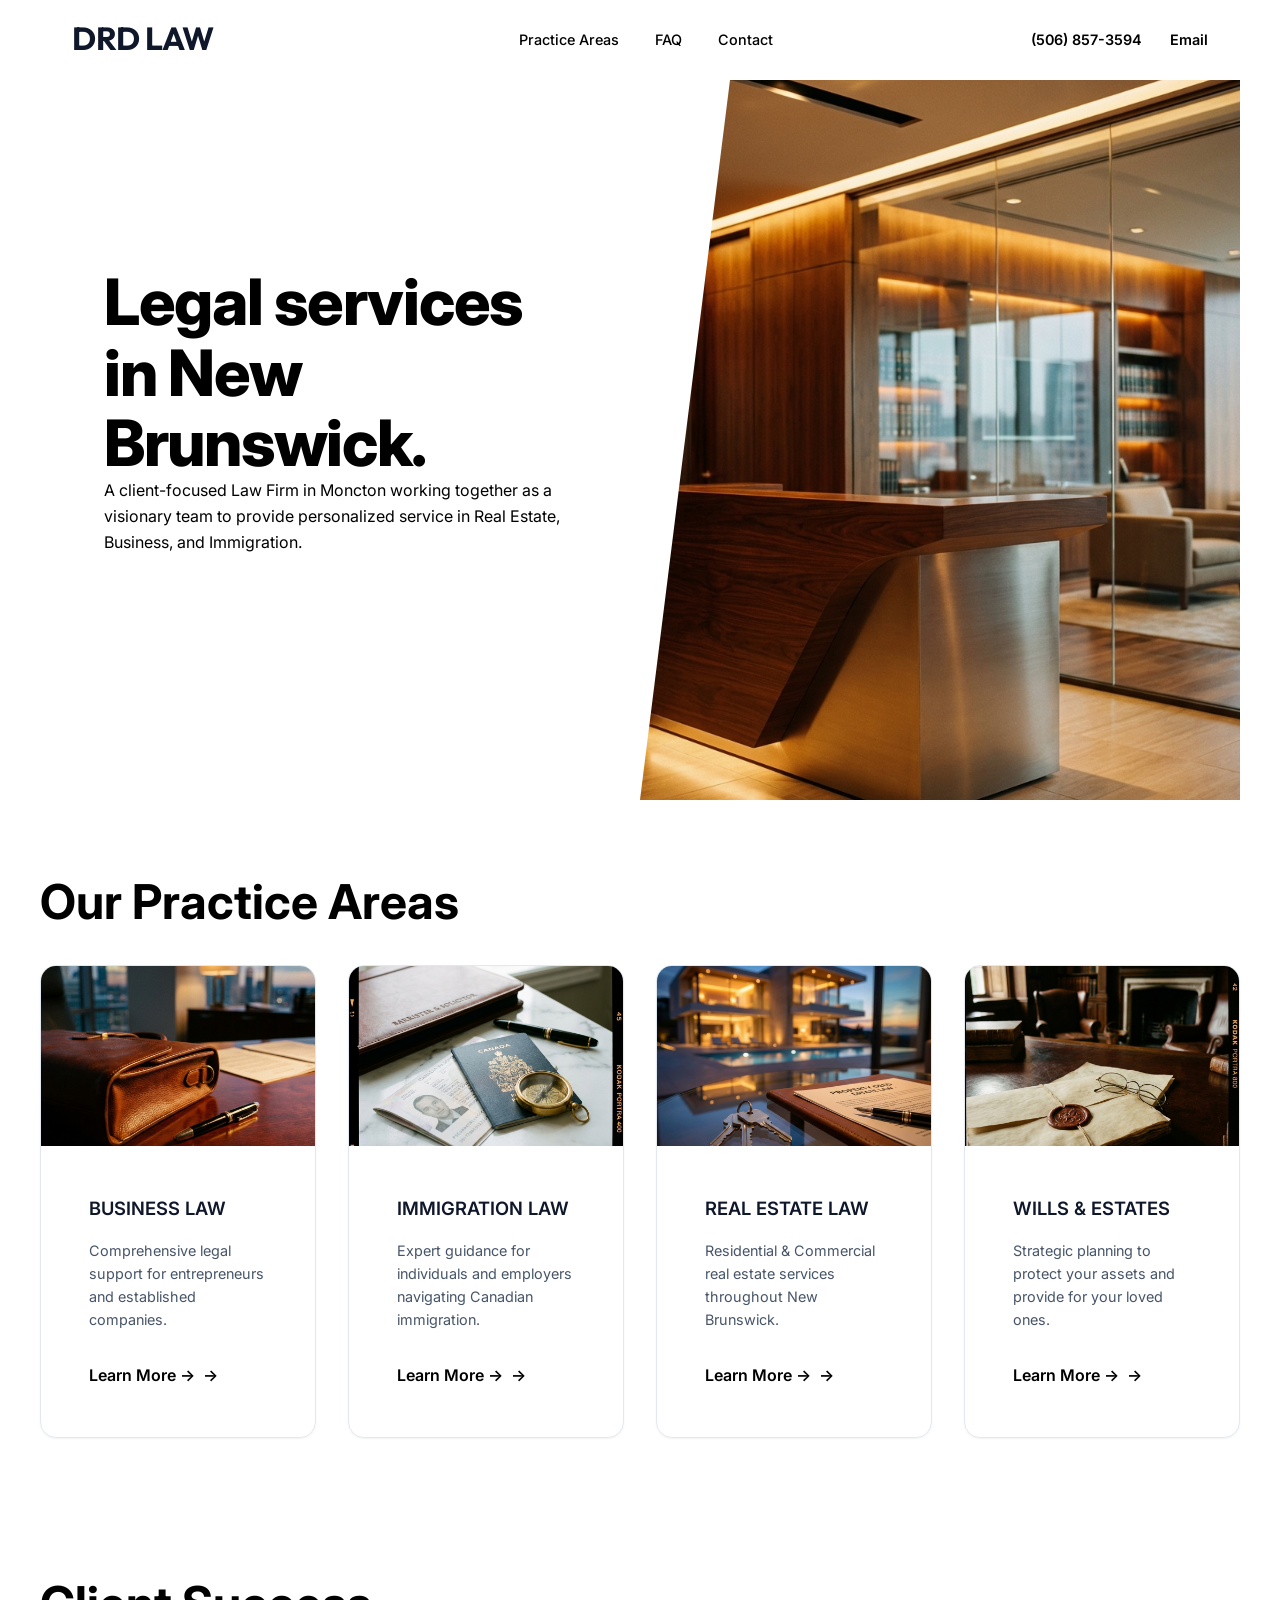
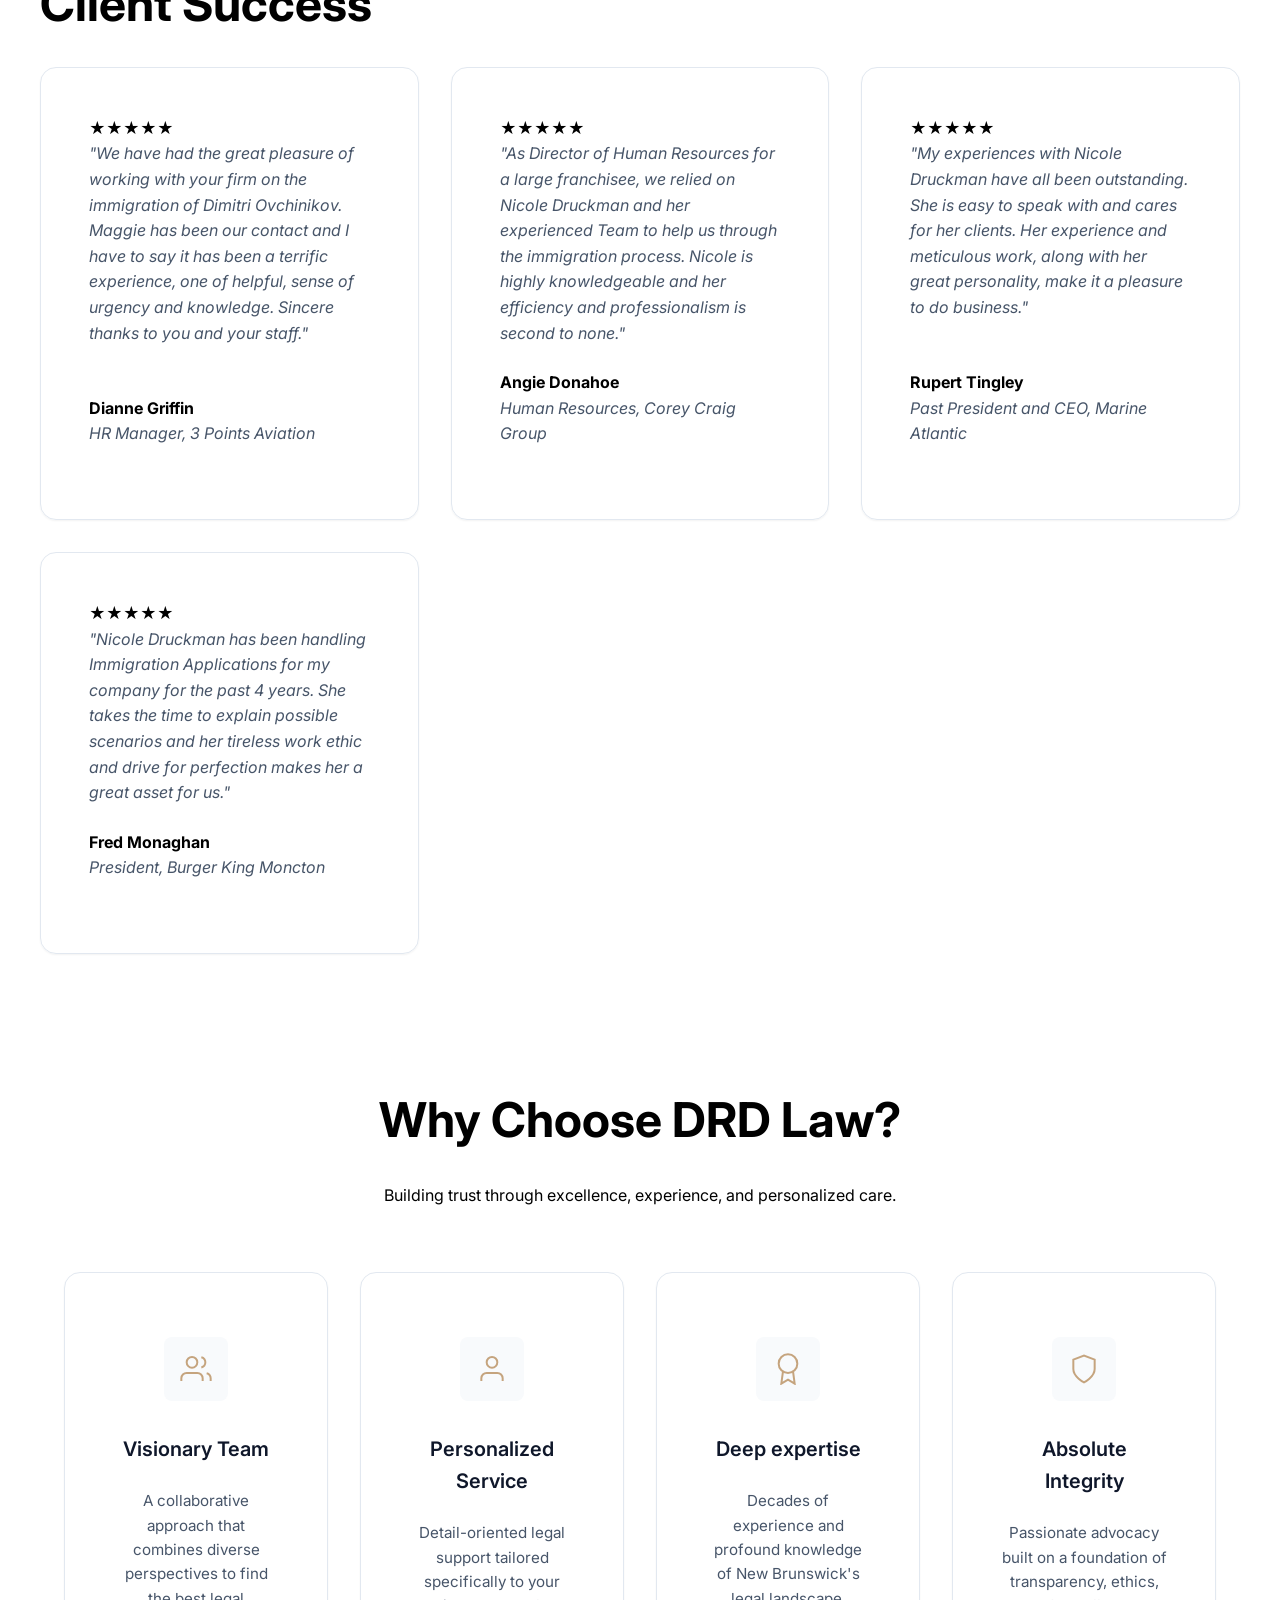
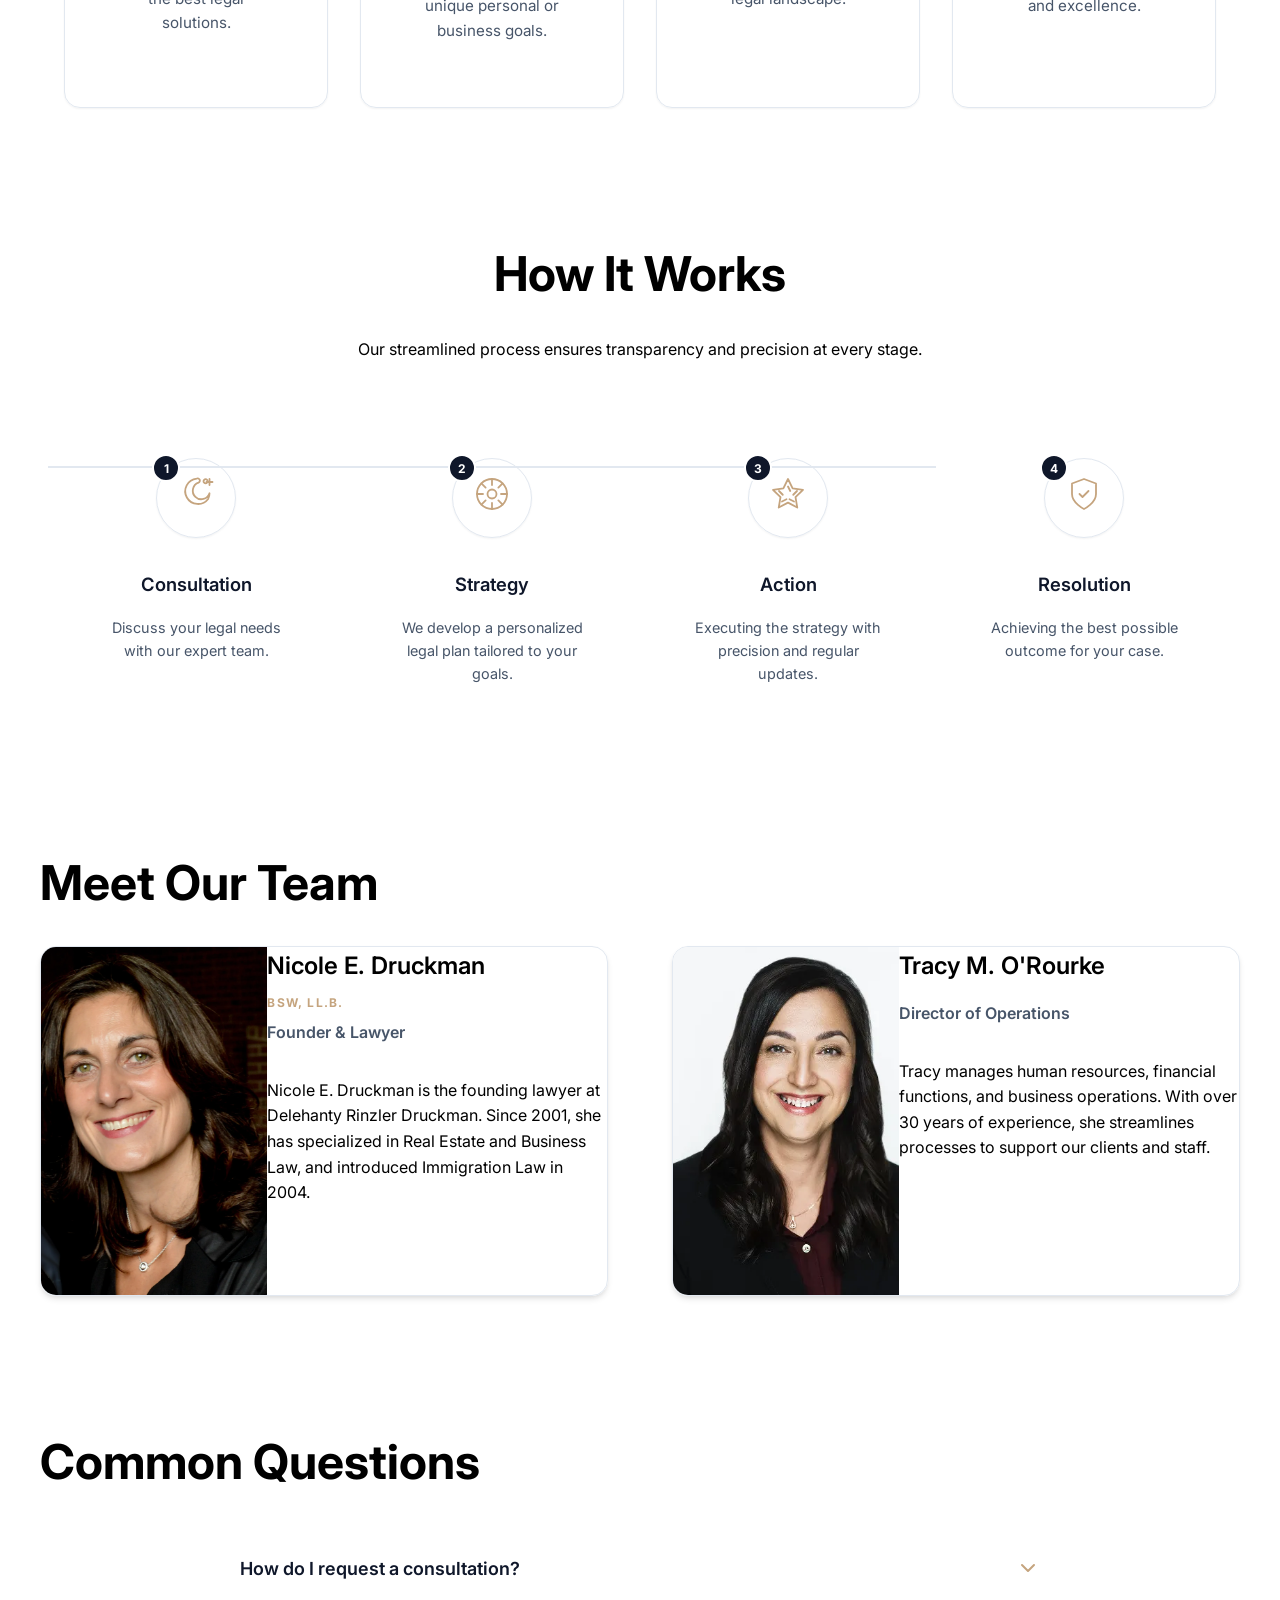
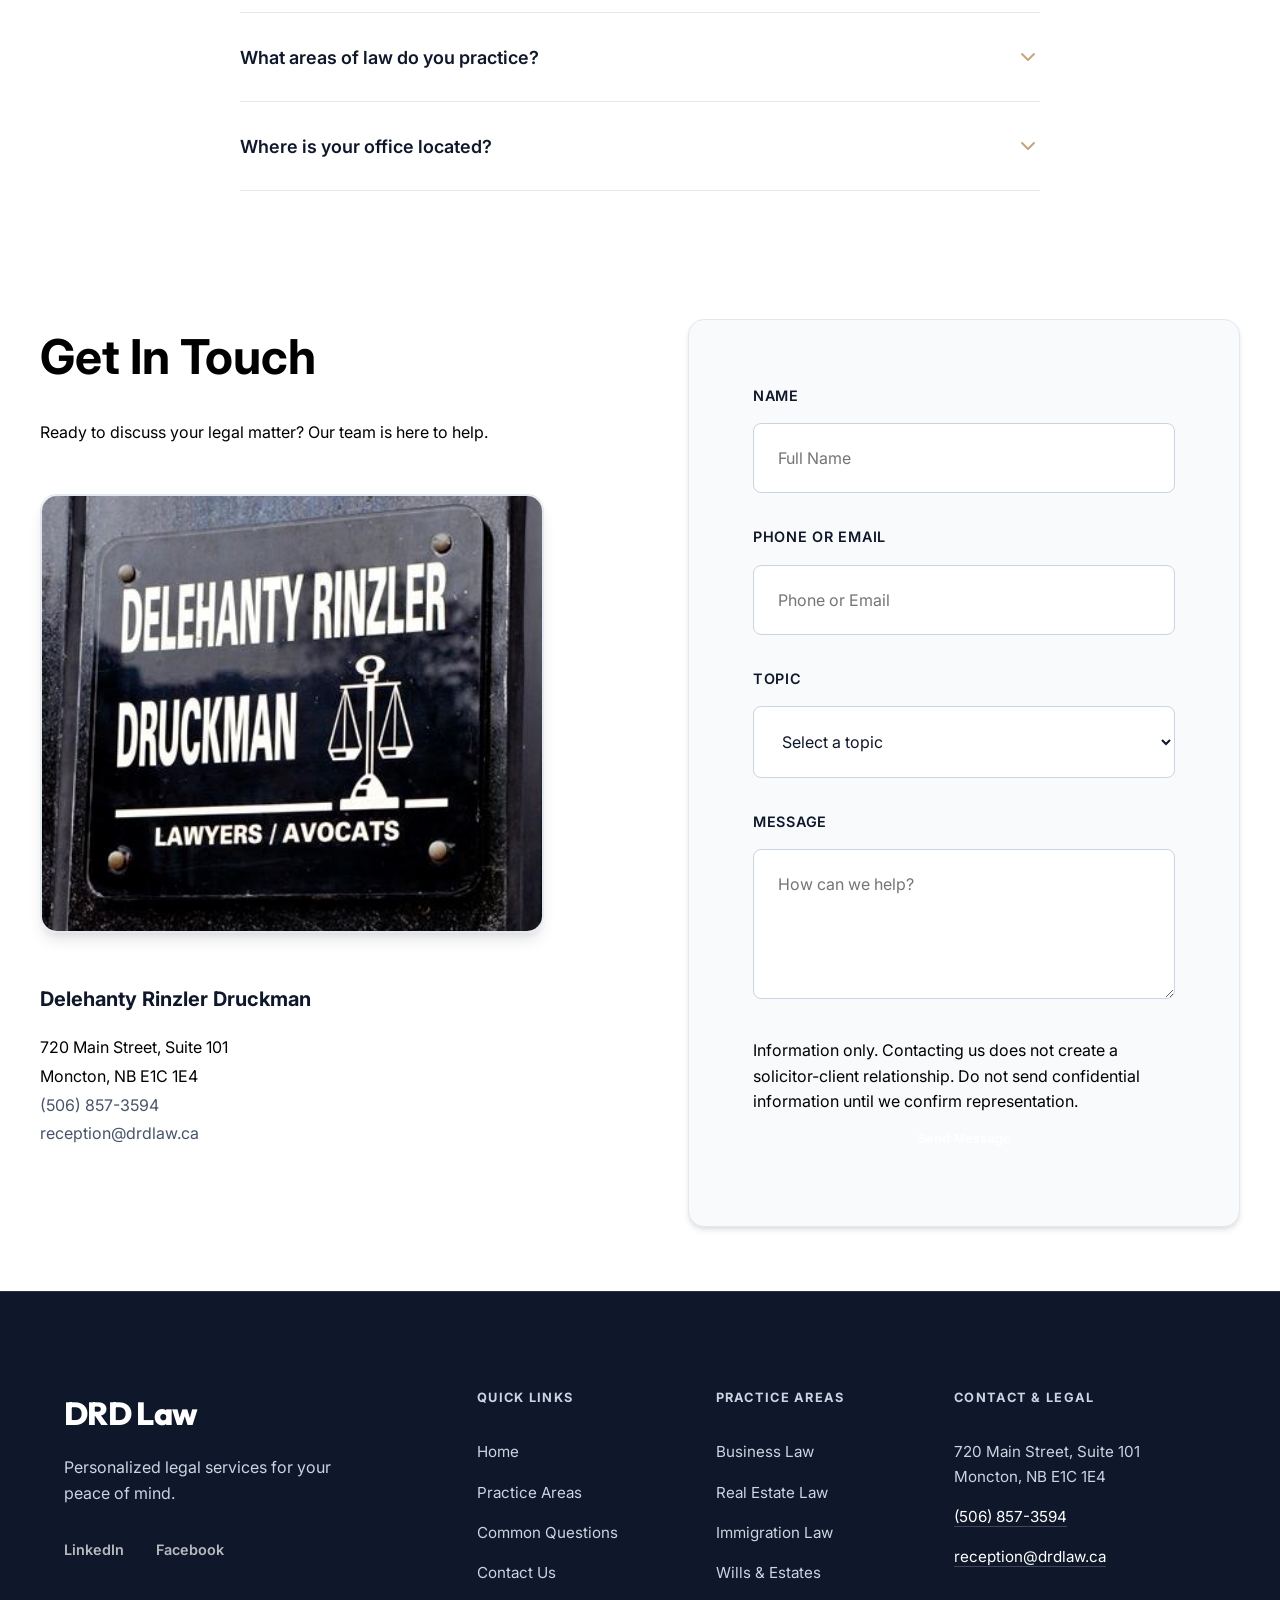
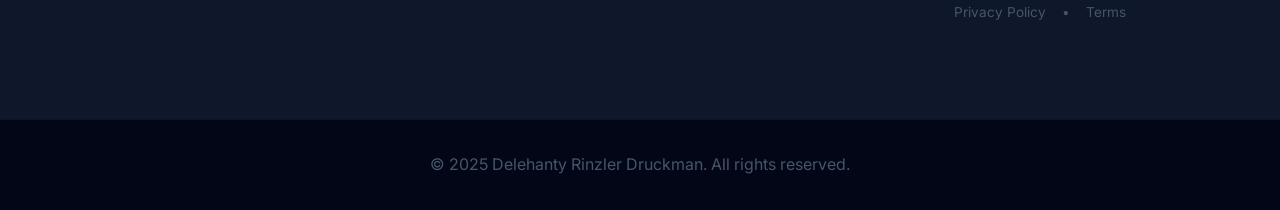
==== commit 2e2110a5: "Simplify logo to clean text-only DRD LAW per user request" ====
--- a/index.html
+++ b/index.html
@@ -20,41 +20,9 @@
         <div class="container top-bar">
             <div class="logo">
                 <a href="index.html" aria-label="DRD Law Homepage">
-                    <svg width="220" height="60" viewBox="0 0 220 60" fill="none" xmlns="http://www.w3.org/2000/svg">
-                        <defs>
-                            <linearGradient id="goldGradient" x1="0%" y1="0%" x2="100%" y2="100%">
-                                <stop offset="0%" stop-color="#bf953f" />
-                                <stop offset="50%" stop-color="#fcf6ba" />
-                                <stop offset="100%" stop-color="#aa771c" />
-                            </linearGradient>
-                            <filter id="shadow" x="-20%" y="-20%" width="140%" height="140%">
-                                <feDropShadow dx="1" dy="1" stdDeviation="1" flood-color="rgba(0,0,0,0.3)" />
-                            </filter>
-                        </defs>
-
-                        <!-- Artistic Icon: Abstract Pillar/Balance -->
-                        <g transform="translate(0, 5)">
-                            <path d="M15 0H35V4H15V0Z" fill="url(#goldGradient)" filter="url(#shadow)" />
-                            <path d="M25 4V45" stroke="url(#goldGradient)" stroke-width="2" />
-                            <path d="M15 45H35V49H15V45Z" fill="url(#goldGradient)" filter="url(#shadow)" />
-                            <!-- Scales curve -->
-                            <path d="M10 12C10 12 25 20 40 12" stroke="#0f172a" stroke-width="2" fill="none" />
-                            <circle cx="10" cy="12" r="3" fill="#0f172a" />
-                            <circle cx="40" cy="12" r="3" fill="#0f172a" />
-                        </g>
-
-                        <!-- "Fine Art" Typography -->
-                        <text x="55" y="42" font-family="'Playfair Display', serif" font-weight="700" font-size="38"
-                            fill="url(#goldGradient)" filter="url(#shadow)" letter-spacing="2">DRD</text>
-
-                        <!-- Divider -->
-                        <line x1="160" y1="12" x2="160" y2="48" stroke="#0f172a" stroke-width="1" opacity="0.5" />
-
-                        <!-- Subtext -->
-                        <text x="170" y="25" font-family="'Inter', sans-serif" font-weight="600" font-size="14"
-                            fill="#0f172a" letter-spacing="1">LAW</text>
-                        <text x="170" y="41" font-family="'Playfair Display', serif" font-style="italic"
-                            font-weight="400" font-size="11" fill="#64748b">Est. 1980</text>
+                    <svg width="180" height="40" viewBox="0 0 180 40" fill="none" xmlns="http://www.w3.org/2000/svg">
+                        <text x="0" y="30" font-family="'Outfit', sans-serif" font-weight="700" font-size="32"
+                            fill="#0f172a" letter-spacing="-0.5">DRD LAW</text>
                     </svg>
                 </a>
             </div>
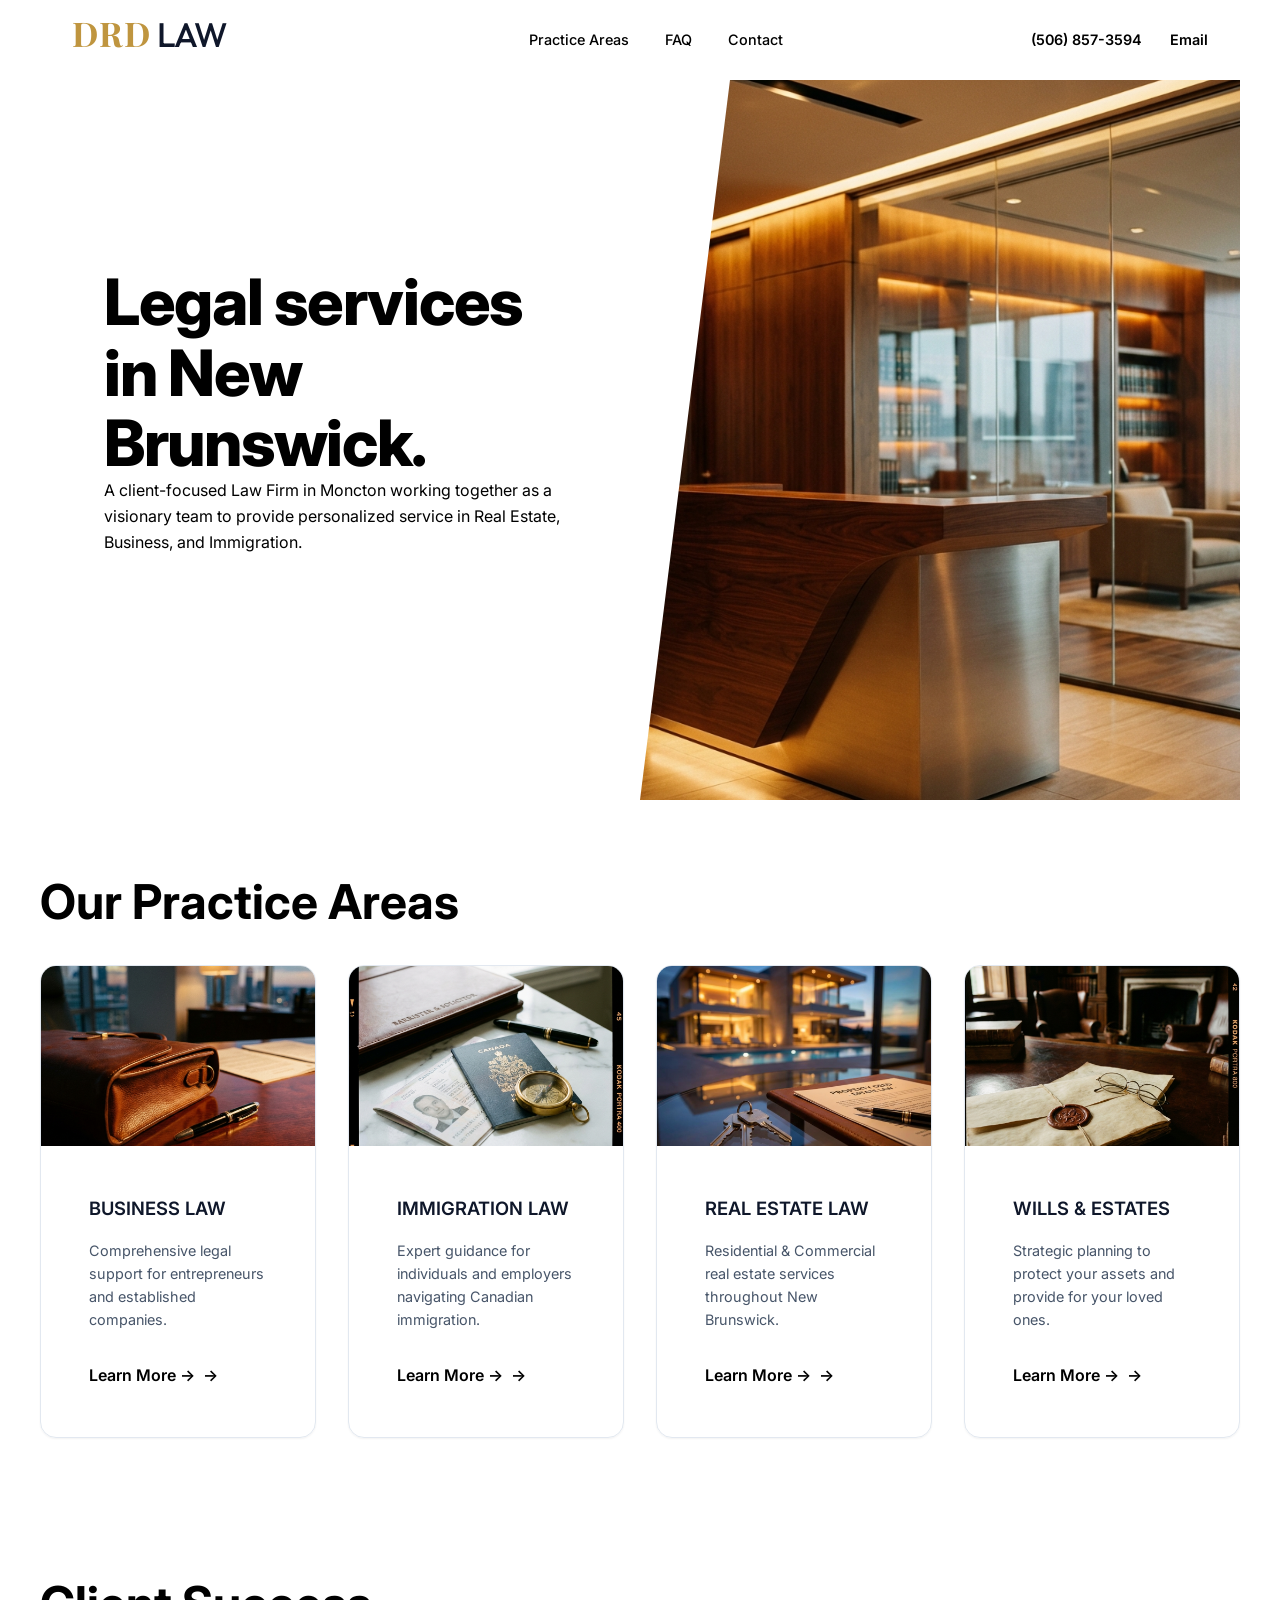
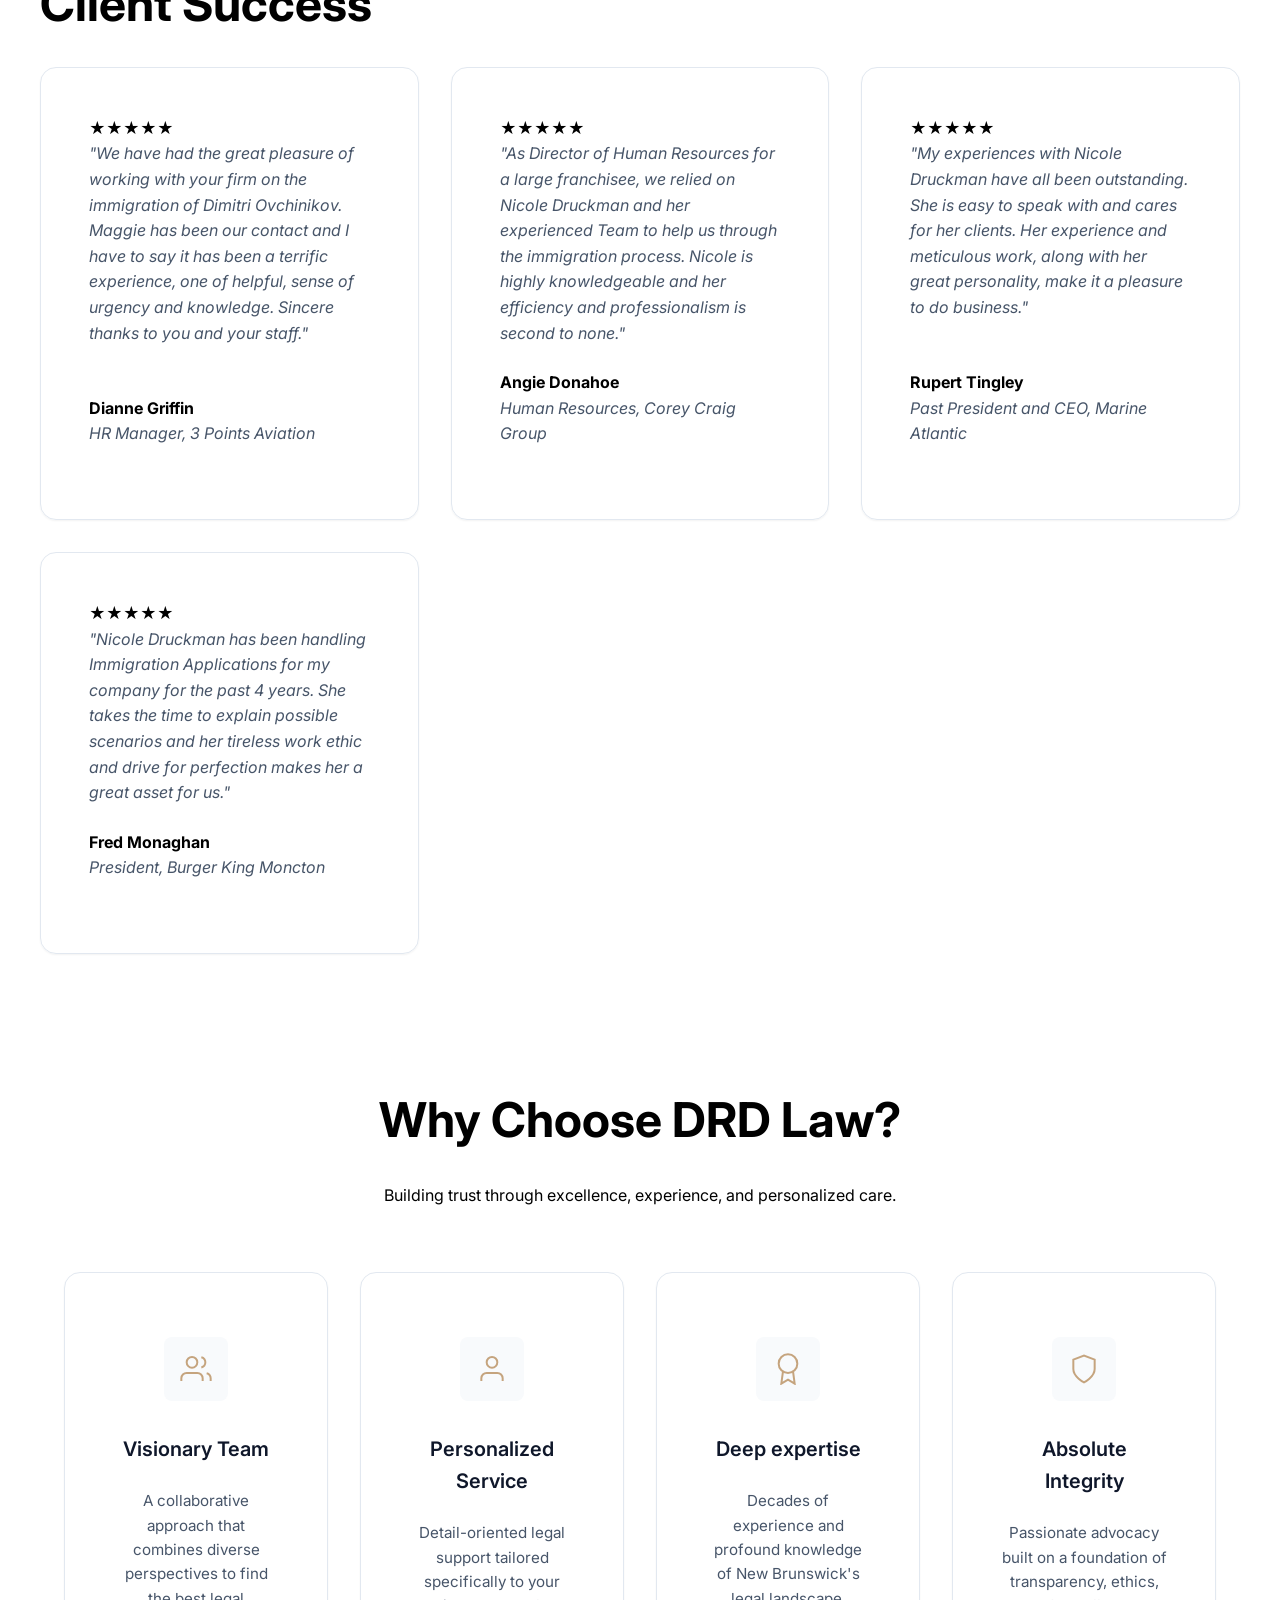
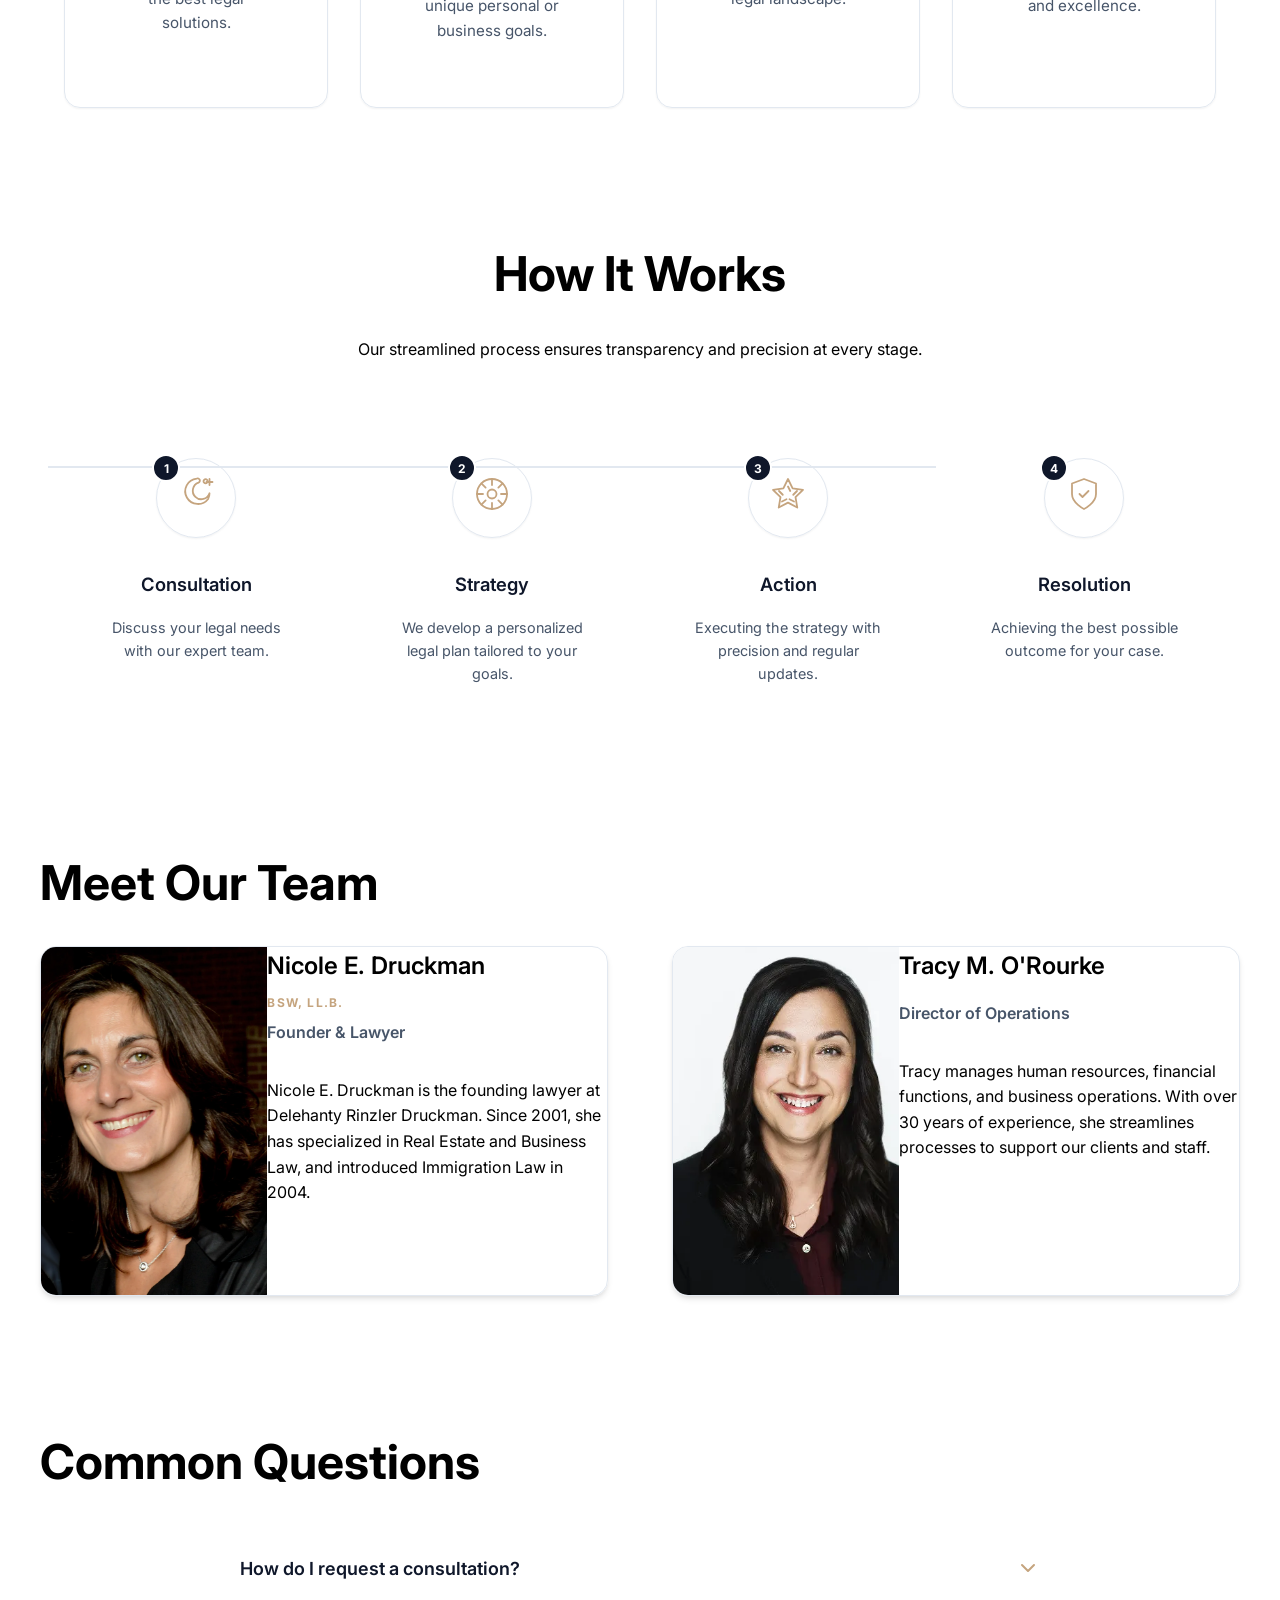
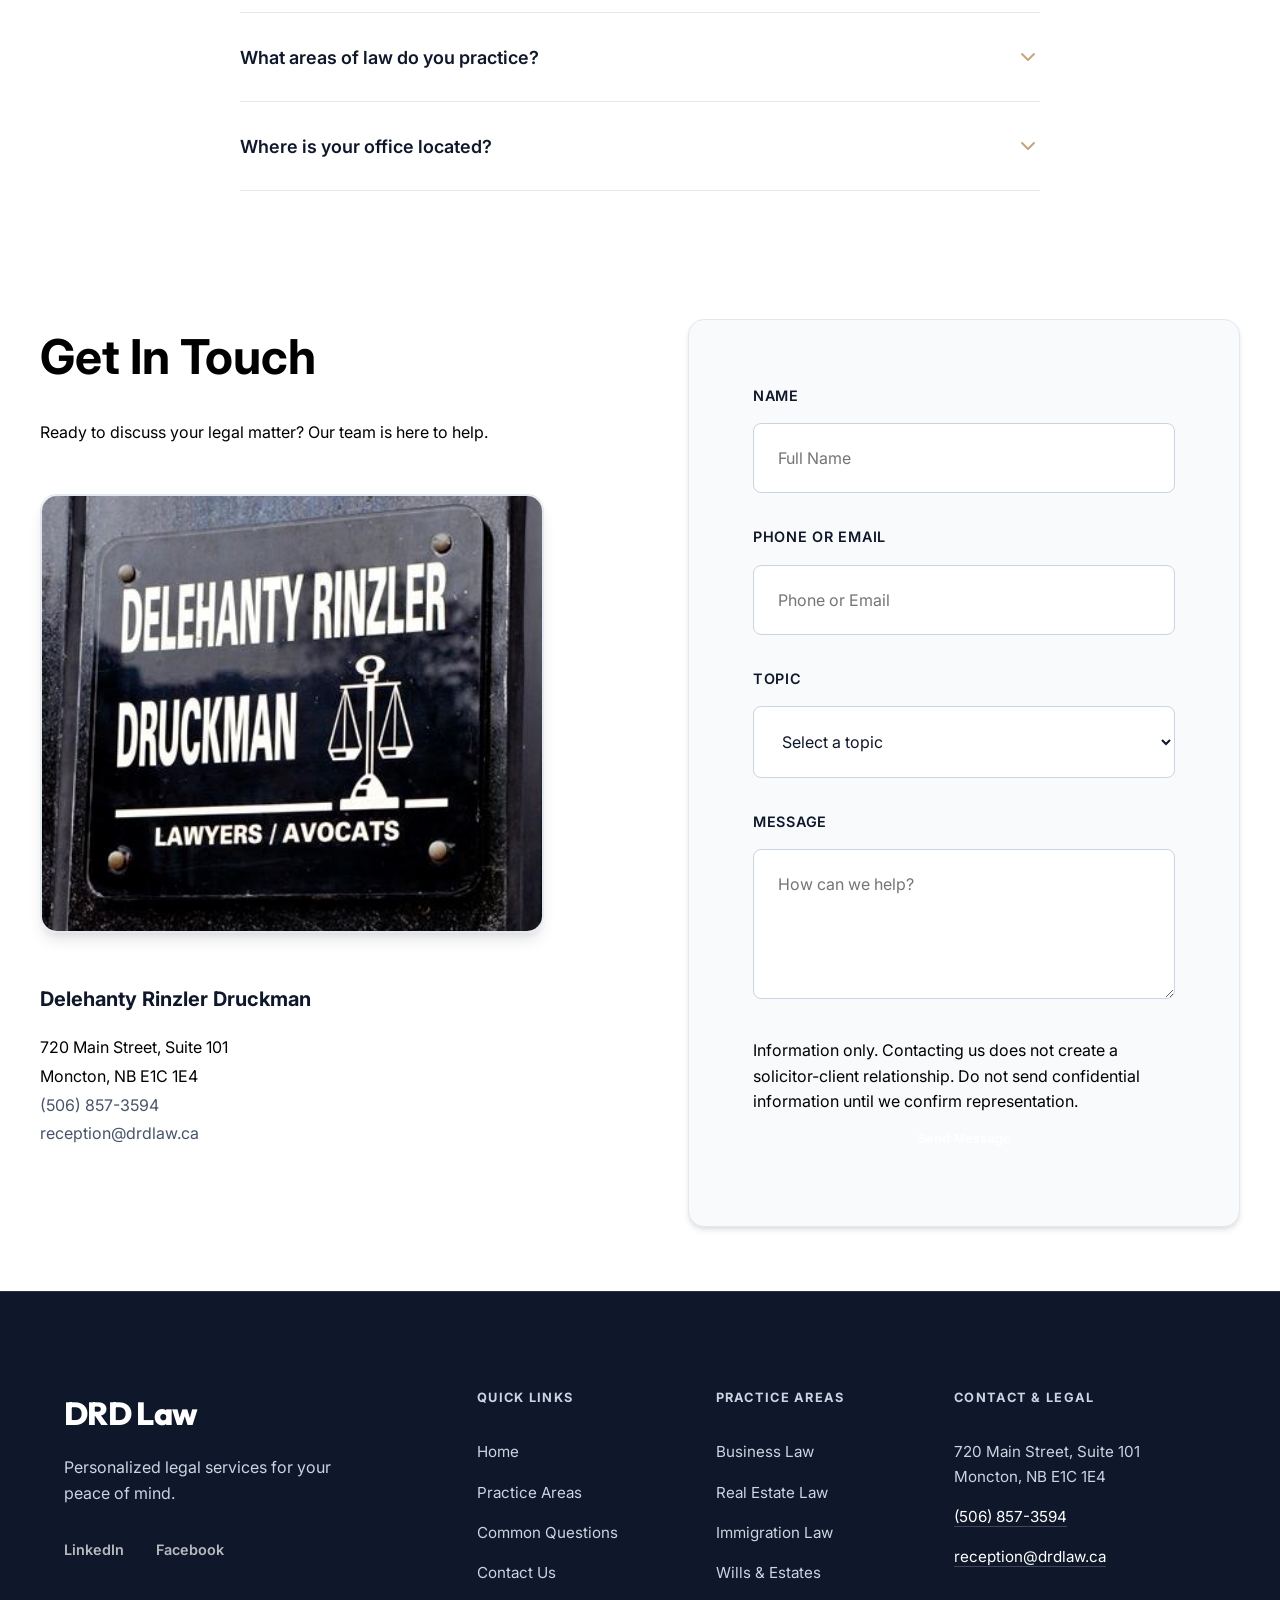
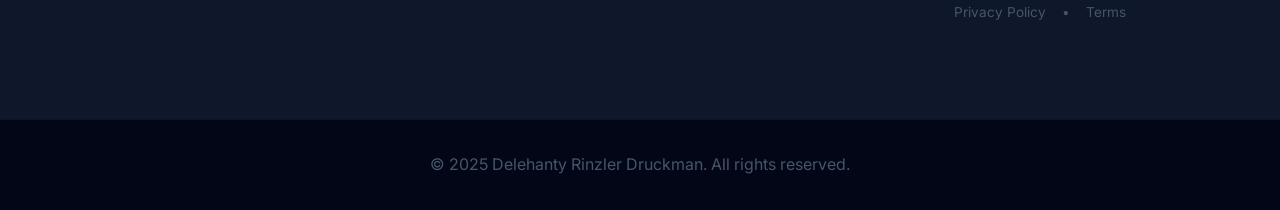
==== commit cc8e4d5f: "Update text logo with Playfair Display font and Gold accent for premium feel" ====
--- a/index.html
+++ b/index.html
@@ -20,9 +20,11 @@
         <div class="container top-bar">
             <div class="logo">
                 <a href="index.html" aria-label="DRD Law Homepage">
-                    <svg width="180" height="40" viewBox="0 0 180 40" fill="none" xmlns="http://www.w3.org/2000/svg">
-                        <text x="0" y="30" font-family="'Outfit', sans-serif" font-weight="700" font-size="32"
-                            fill="#0f172a" letter-spacing="-0.5">DRD LAW</text>
+                    <svg width="200" height="50" viewBox="0 0 200 50" fill="none" xmlns="http://www.w3.org/2000/svg">
+                        <text x="0" y="32" font-family="'Playfair Display', serif" font-weight="700" font-size="34"
+                            fill="#bf953f" letter-spacing="1">DRD</text>
+                        <text x="85" y="32" font-family="'Outfit', sans-serif" font-weight="500" font-size="34"
+                            fill="#0f172a" letter-spacing="-1">LAW</text>
                     </svg>
                 </a>
             </div>
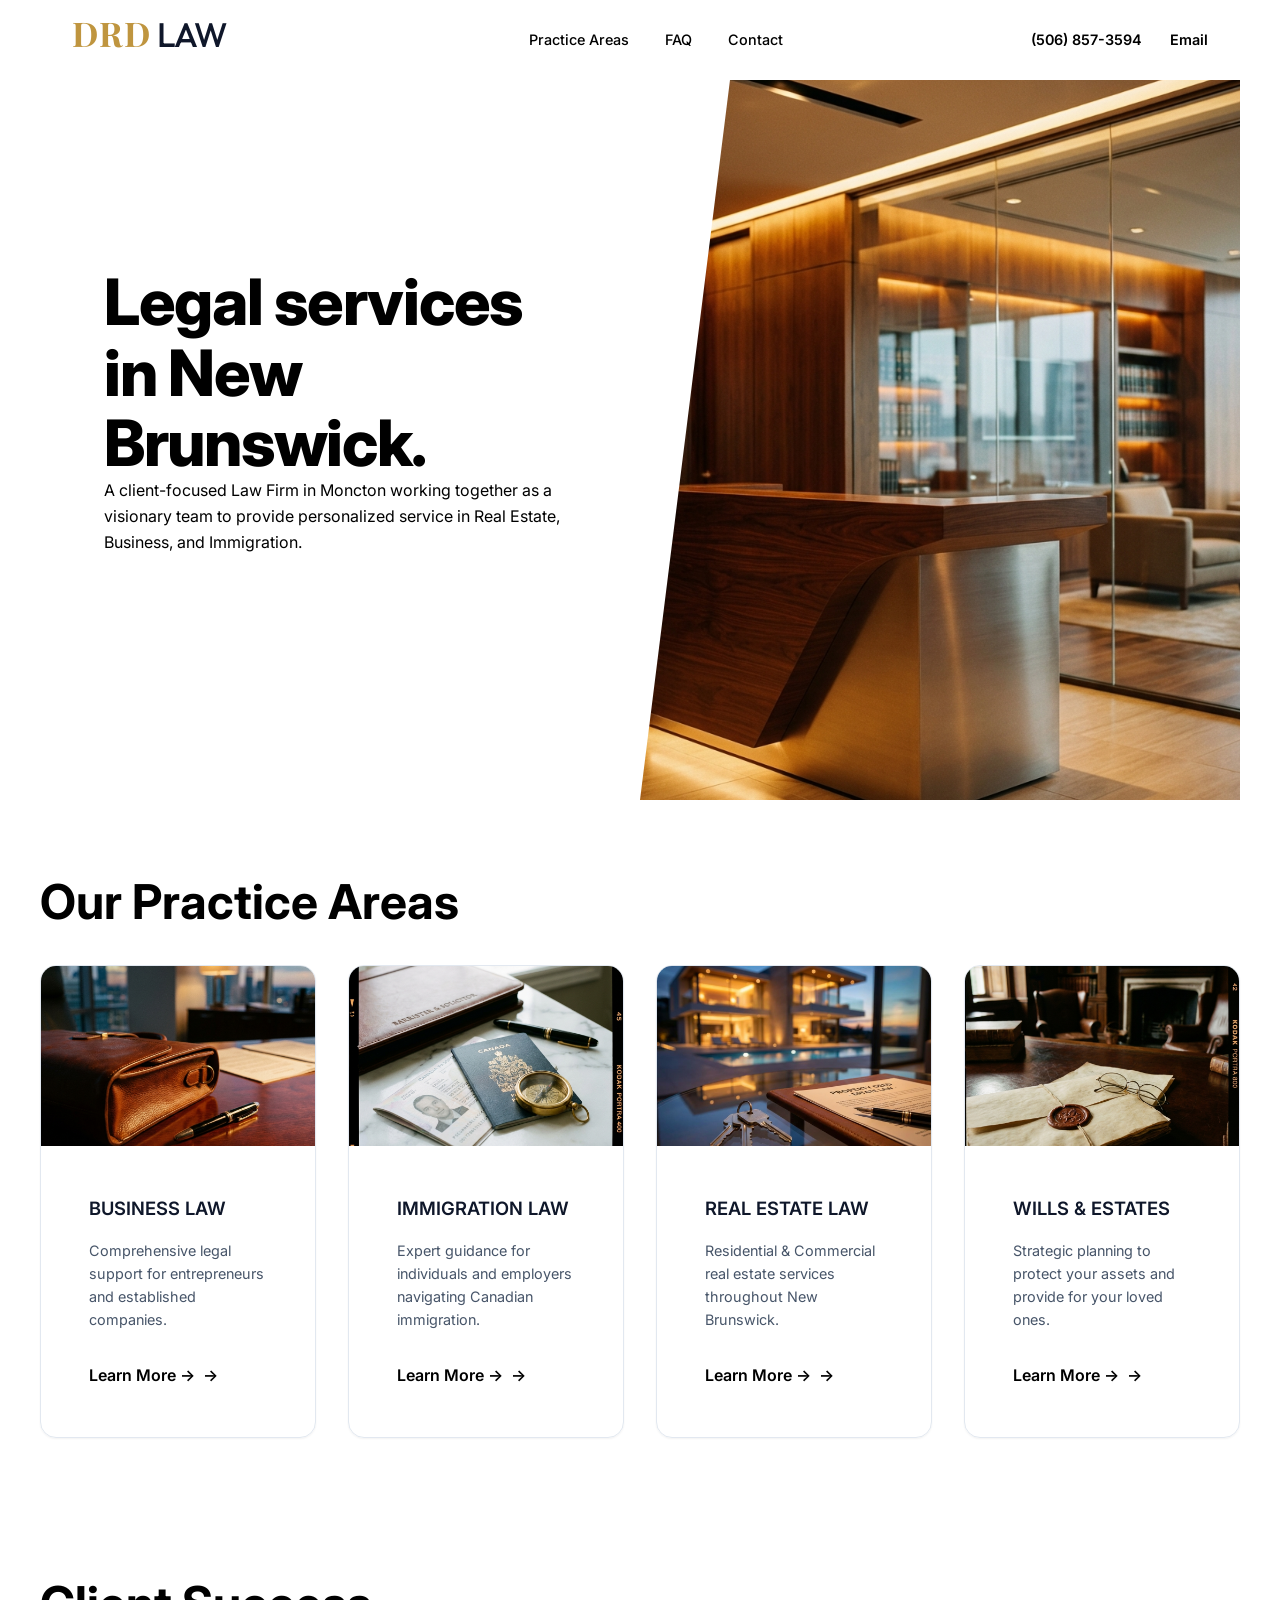
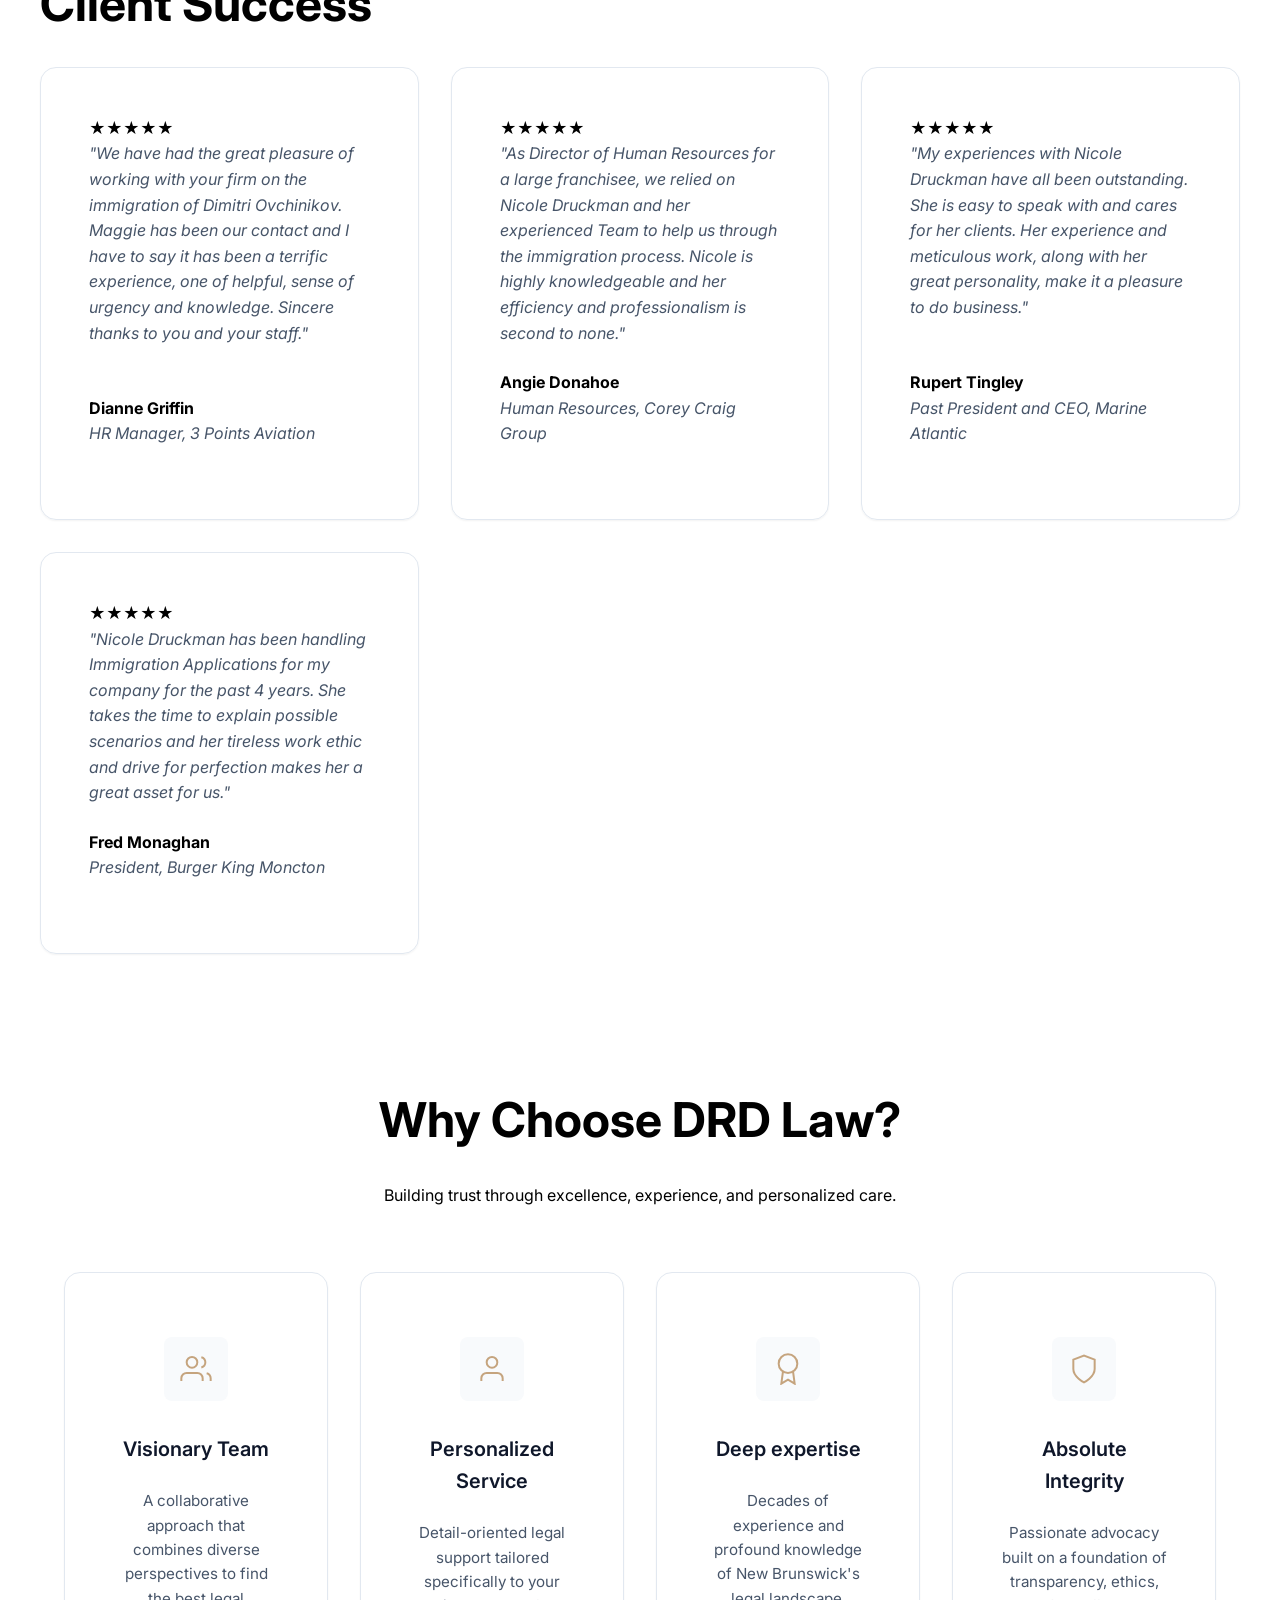
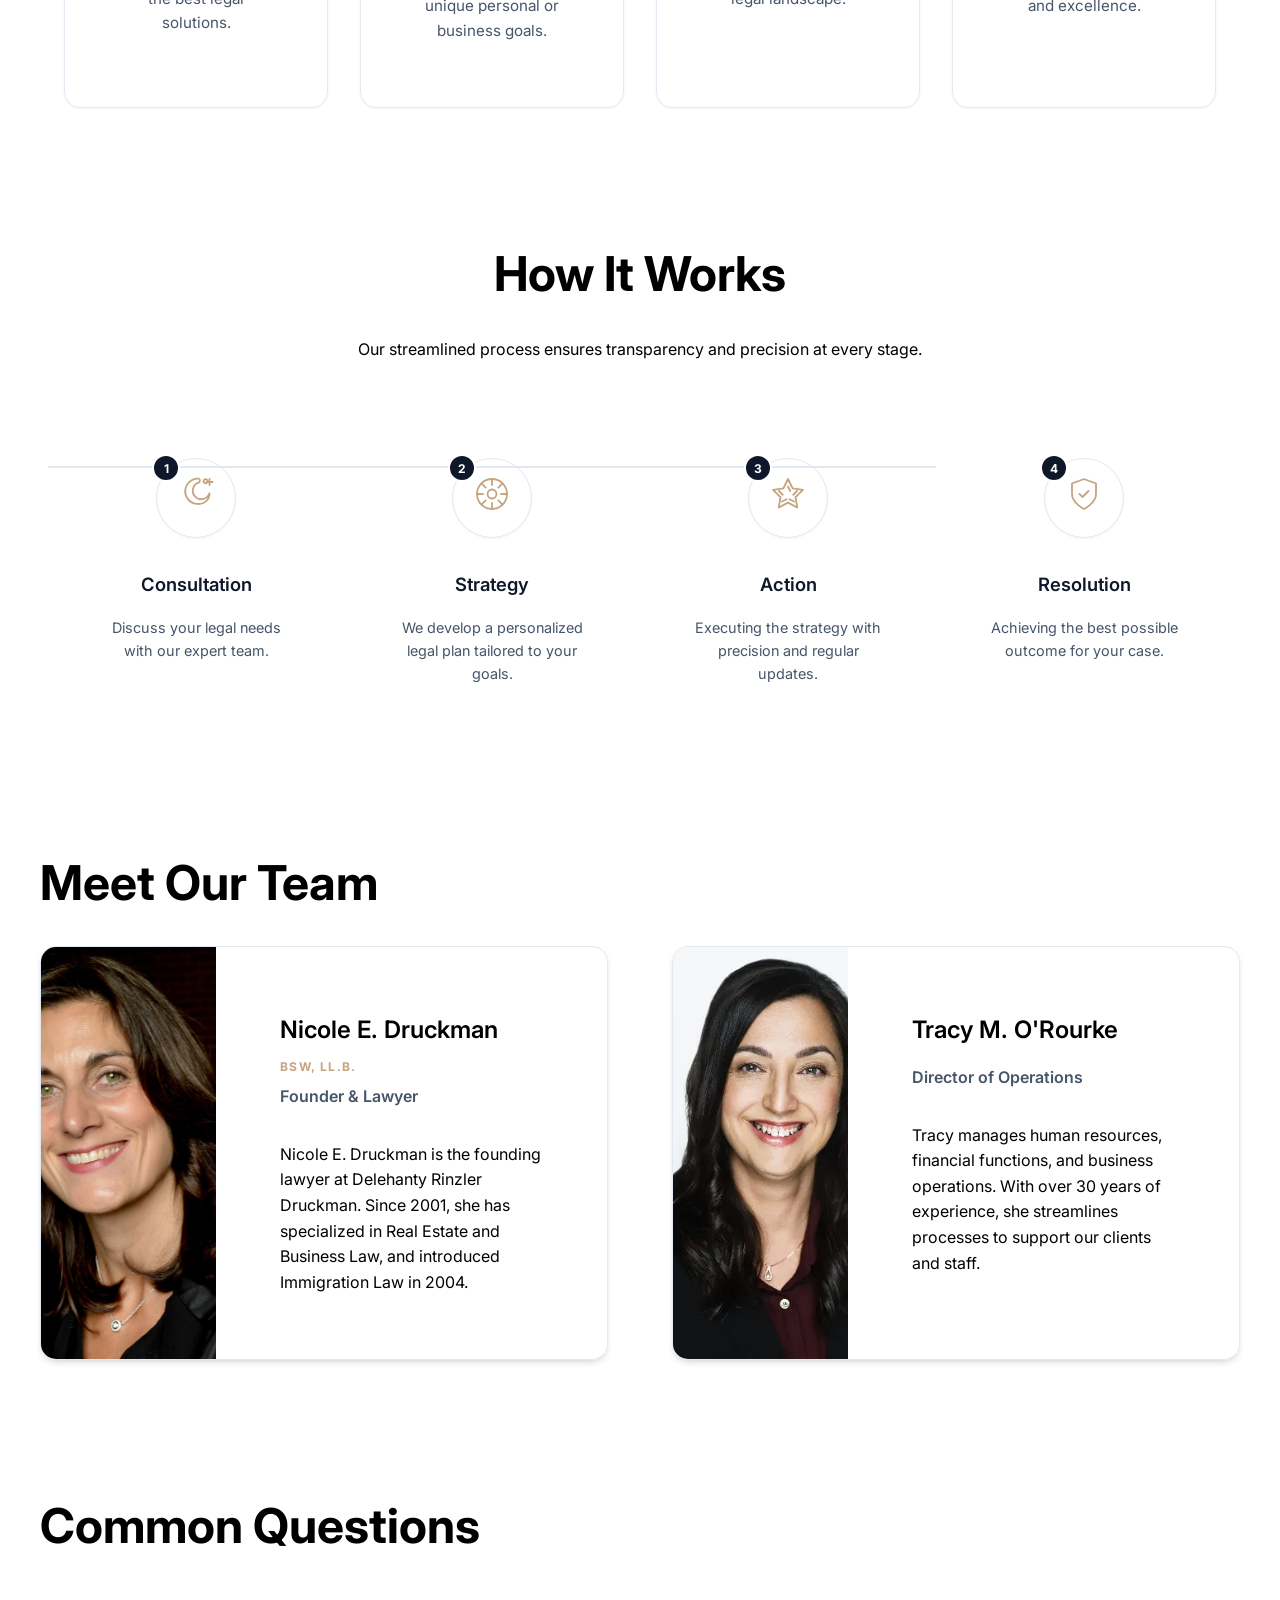
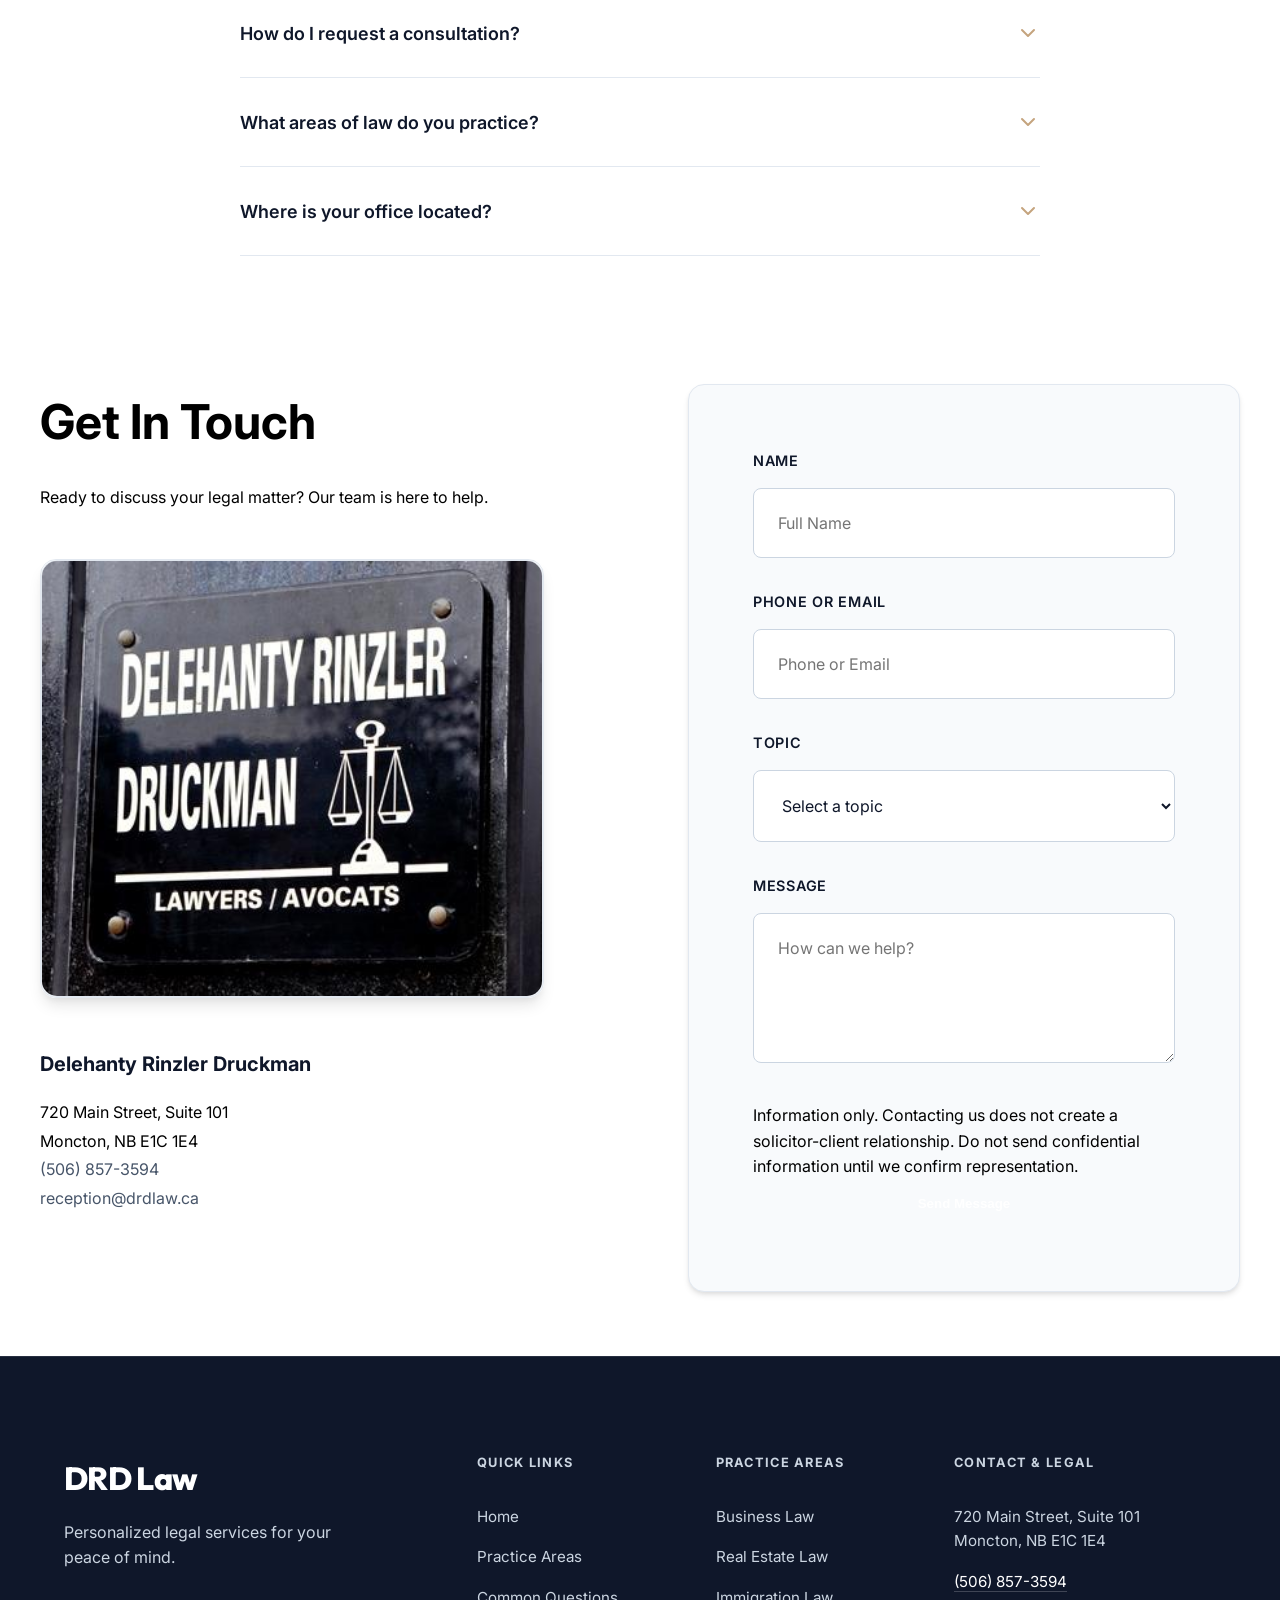
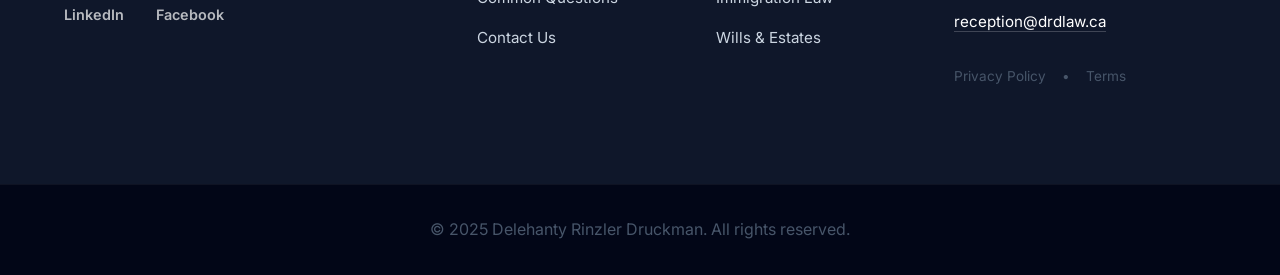
==== commit 9a0b4dc0: "Convert to one-page site: Use anchor links and remove redundant HTML pages" ====
--- a/index.html
+++ b/index.html
@@ -29,9 +29,9 @@
                 </a>
             </div>
             <nav class="desktop-nav">
-                <a href="practice-areas.html">Practice Areas</a>
-                <a href="faq.html">FAQ</a>
-                <a href="contact.html" class="nav-cta">Contact</a>
+                <a href="#practice-areas">Practice Areas</a>
+                <a href="#faq">FAQ</a>
+                <a href="#contact" class="nav-cta">Contact</a>
             </nav>
             <div class="header-actions">
                 <a href="tel:+15068573594" class="action-link">(506) 857-3594</a>
--- a/styles.css
+++ b/styles.css
@@ -597,7 +597,7 @@
 
 .team-info {
     flex: 6;
-    padding: var(--space-5);
+    padding: var(--space-8);
     display: flex;
     flex-direction: column;
     justify-content: flex-start;
@@ -634,7 +634,7 @@
     }
 
     .team-info {
-        padding: var(--space-4);
+        padding: var(--space-6);
         flex: auto;
     }
 }
